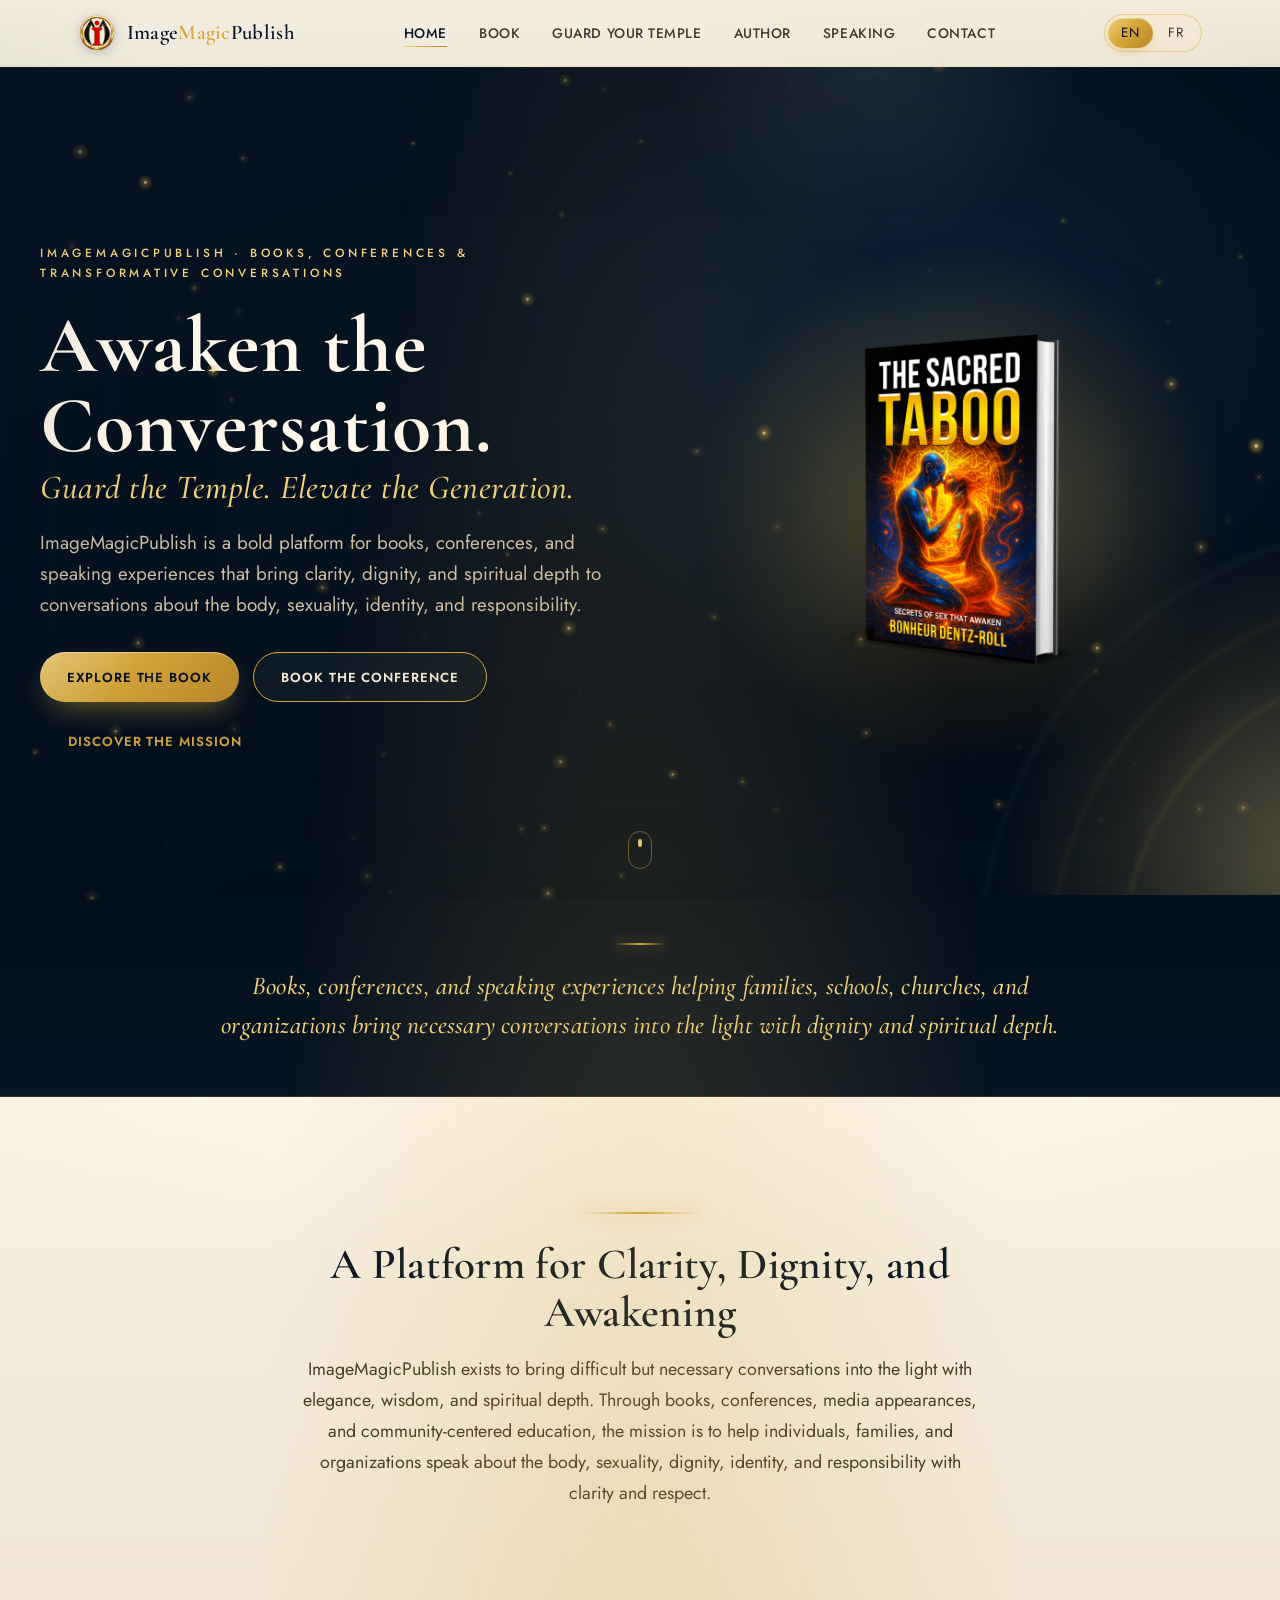
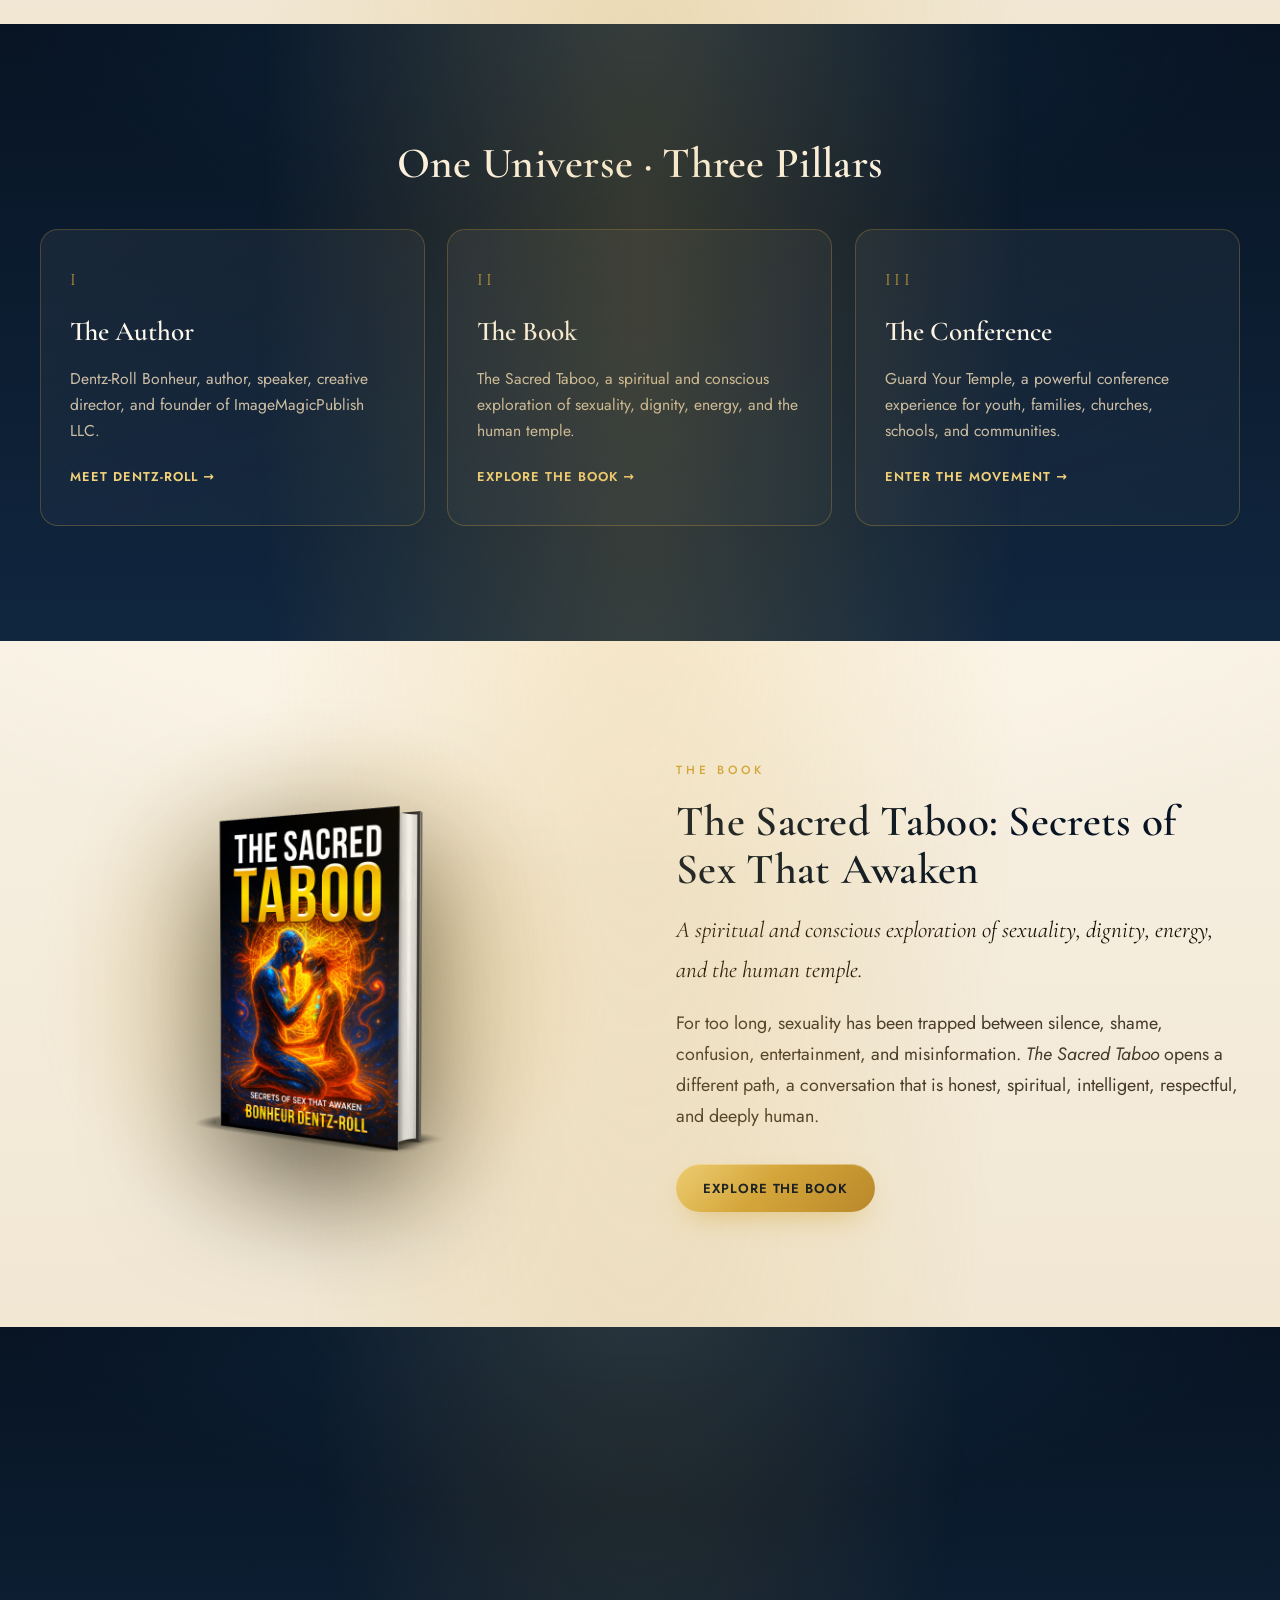
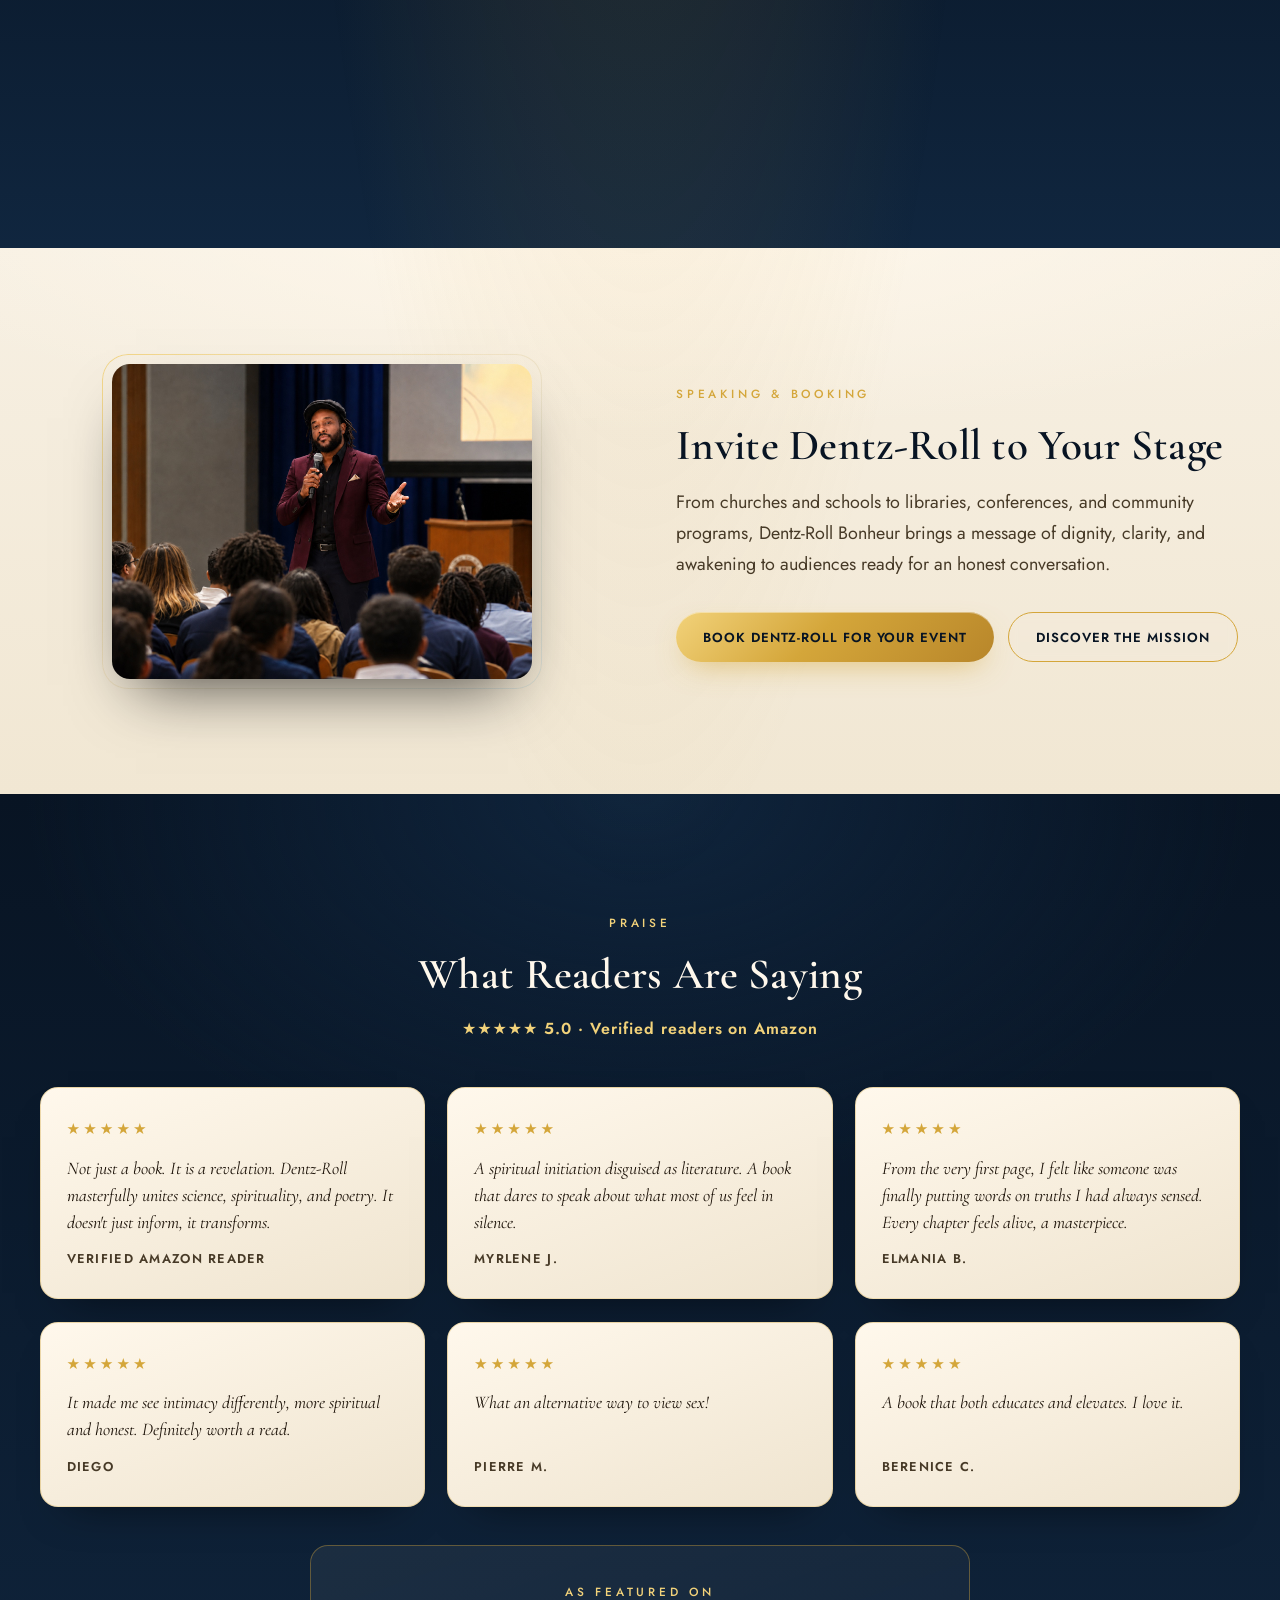
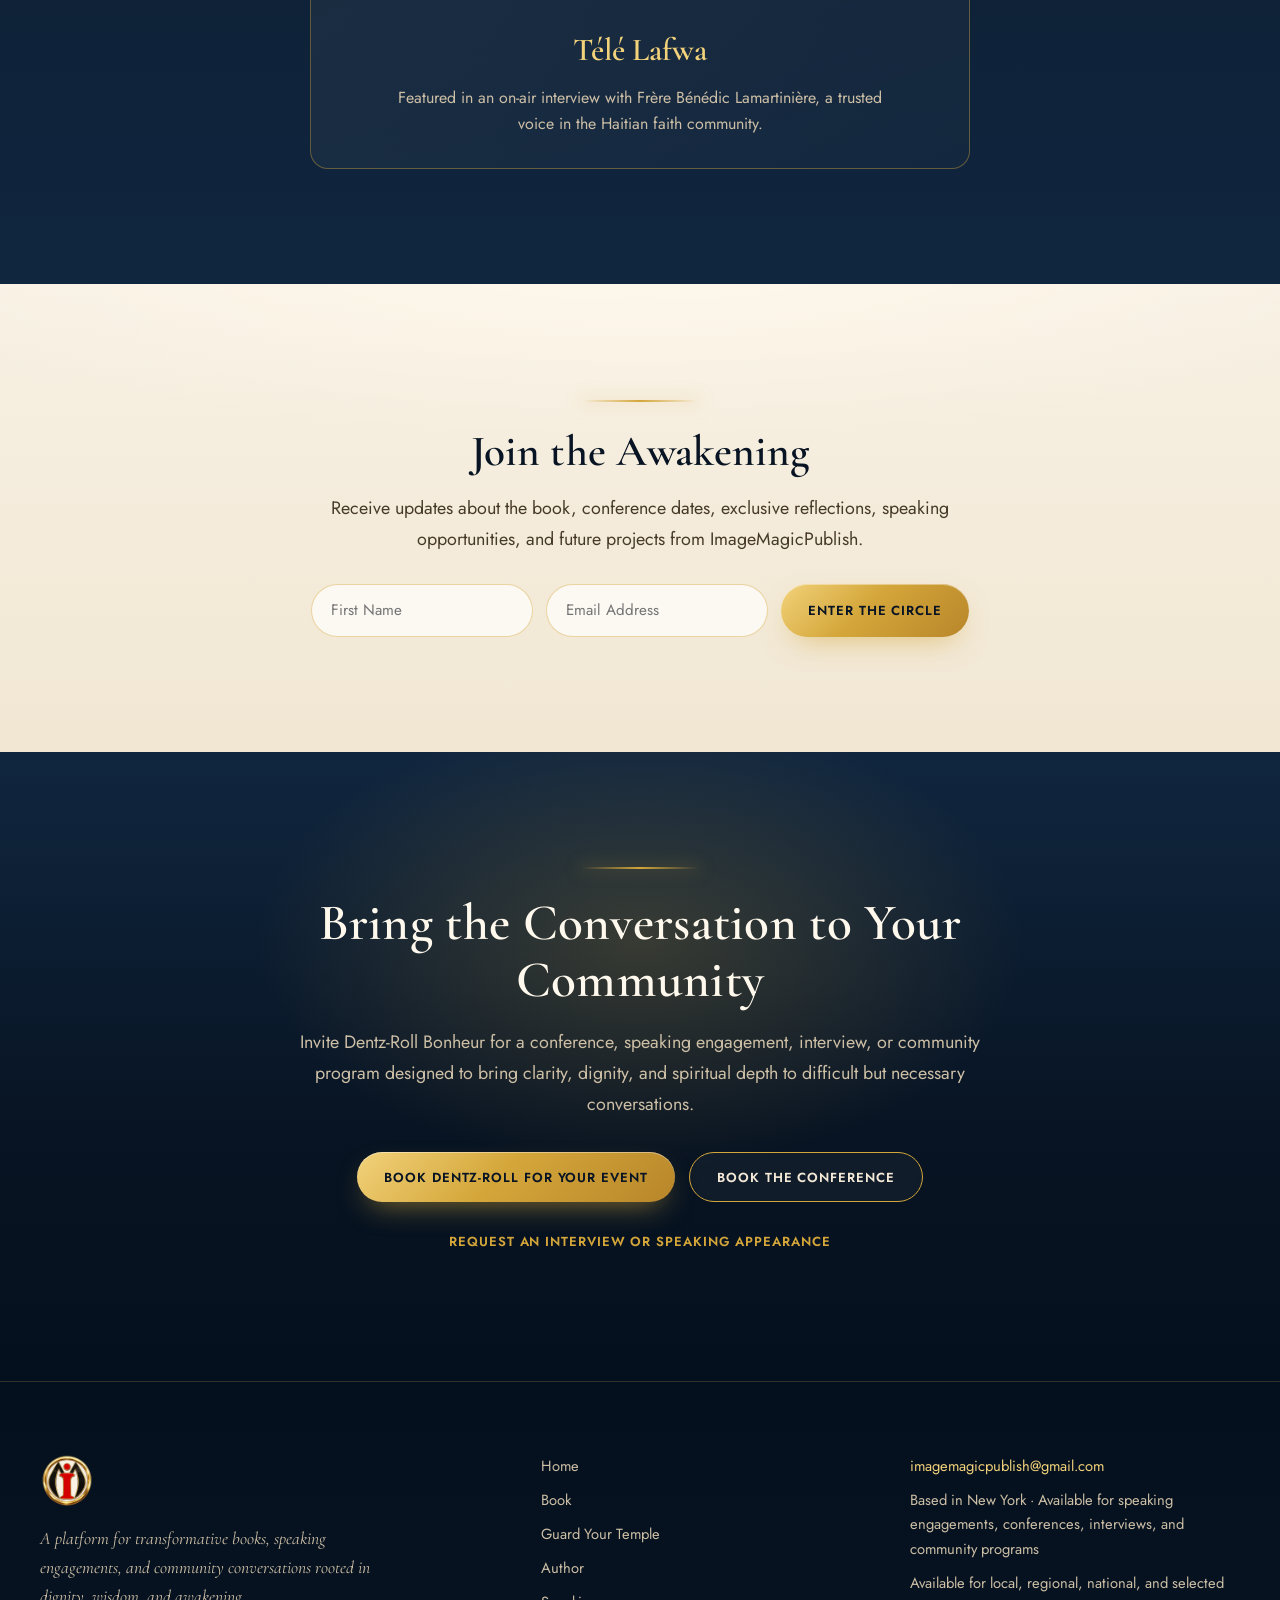
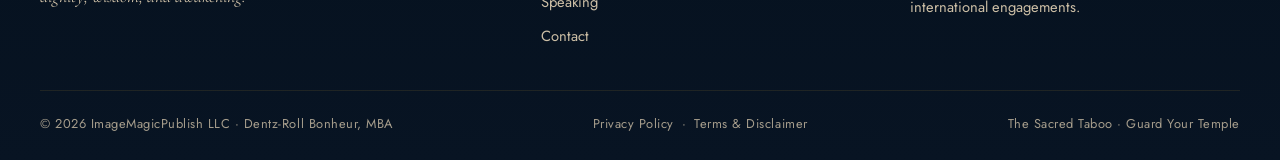
==== index.html @ 3f6253b7 "Wire up Calendly: activate the Book a Call button site-wide Set CONFIG.calendlyUrl to https://calend" ====
<!DOCTYPE html>
<html lang="en">
<head>
  <meta charset="UTF-8" />
  <meta name="viewport" content="width=device-width, initial-scale=1.0" />
  <title>The Sacred Taboo | Le Tabou Sacré | Dentz-Roll Bonheur | ImageMagicPublish</title>
  <meta name="description" content="Discover The Sacred Taboo / Le Tabou Sacré by Dentz-Roll Bonheur, MBA, a bilingual luxury spiritual book and conference experience about sexuality, dignity, the body, consciousness, and guarding your temple." />
  <meta name="keywords" content="The Sacred Taboo, Secrets of Sex That Awaken, Guard Your Temple, Garde Ton Temple, Le Tabou Sacré, Dentz-Roll Bonheur, ImageMagicPublish, spiritual sexuality book, youth conference on sexuality and dignity, church conference on sexuality, author and speaker in New York, conference for youth and families, community education on dignity and identity" />
  <meta name="author" content="Dentz-Roll Bonheur" />

  <!-- Open Graph -->
  <meta property="og:title" content="The Sacred Taboo | Le Tabou Sacré | Dentz-Roll Bonheur" />
  <meta property="og:description" content="A bilingual luxury spiritual book and conference experience about sexuality, dignity, the body, consciousness, and guarding your temple." />
  <meta property="og:type" content="website" />
  <meta property="og:image" content="assets/cover-en.png" />

  <link rel="canonical" href="https://imagemagicpublish.com/" />
  <meta property="og:locale" content="en_US" />
  <meta property="og:locale:alternate" content="fr_FR" />
  <meta property="og:site_name" content="ImageMagicPublish" />
  <meta name="twitter:card" content="summary_large_image" />
  <meta name="twitter:title" content="The Sacred Taboo | Dentz-Roll Bonheur | ImageMagicPublish" />
  <meta name="twitter:description" content="A bilingual platform for books, conferences, and speaking on the body, dignity, sexuality, and spiritual responsibility." />
  <meta name="twitter:image" content="assets/cover-en.png" />

  <!-- Structured data: Organization, Author, Book (factual only) -->
  <script type="application/ld+json">
  {
    "@context": "https://schema.org",
    "@graph": [
      {
        "@type": "Organization",
        "@id": "https://imagemagicpublish.com/#org",
        "name": "ImageMagicPublish LLC",
        "url": "https://imagemagicpublish.com/",
        "email": "imagemagicpublish@gmail.com",
        "logo": "https://imagemagicpublish.com/assets/logo.png?v=2",
        "areaServed": "Worldwide",
        "founder": { "@id": "https://imagemagicpublish.com/#dentz" },
        "address": { "@type": "PostalAddress", "addressLocality": "New York", "addressRegion": "NY", "addressCountry": "US" }
      },
      {
        "@type": "Person",
        "@id": "https://imagemagicpublish.com/#dentz",
        "name": "Dentz-Roll Bonheur",
        "honorificSuffix": "MBA",
        "jobTitle": ["Author", "Speaker", "Creative Director", "Founder"],
        "worksFor": { "@id": "https://imagemagicpublish.com/#org" },
        "knowsLanguage": ["en", "fr"],
        "homeLocation": { "@type": "Place", "name": "New York, NY, USA" }
      },
      {
        "@type": "Book",
        "@id": "https://imagemagicpublish.com/#book",
        "name": "The Sacred Taboo: Secrets of Sex That Awaken",
        "alternateName": "Le Tabou Sacré : Les Secrets du Sexe qui Éveille",
        "author": { "@id": "https://imagemagicpublish.com/#dentz" },
        "publisher": { "@id": "https://imagemagicpublish.com/#org" },
        "inLanguage": ["en", "fr"],
        "about": ["sexuality", "dignity", "spirituality", "the human body", "consciousness", "personal responsibility"],
        "image": "https://imagemagicpublish.com/assets/cover-en.png"
      },
      {
        "@type": "FAQPage",
        "@id": "https://imagemagicpublish.com/#faq",
        "mainEntity": [
          { "@type": "Question", "name": "Who is Guard Your Temple designed for?", "acceptedAnswer": { "@type": "Answer", "text": "Churches, youth ministries, schools, libraries, community centers, nonprofits, parent groups, and faith-based and educational programs serving young people and families." } },
          { "@type": "Question", "name": "Is the content appropriate for youth and faith settings?", "acceptedAnswer": { "@type": "Answer", "text": "Yes. The conversation is respectful, dignity-centered, and spiritually grounded, never vulgar, and adapted to the age group and setting." } },
          { "@type": "Question", "name": "What formats are available?", "acceptedAnswer": { "@type": "Answer", "text": "A 60-minute keynote, a 90-minute interactive talk, a half-day youth workshop, a parent-and-youth conversation, a church or community conference, a library or school session, or a pilot program with a partner organization." } },
          { "@type": "Question", "name": "Is it available in both English and French?", "acceptedAnswer": { "@type": "Answer", "text": "Yes. Dentz-Roll Bonheur presents in English and French." } },
          { "@type": "Question", "name": "How do we bring Guard Your Temple to our community?", "acceptedAnswer": { "@type": "Answer", "text": "Send a request through the contact and booking page or by email. Selected partners can launch the first phase as a pilot program with documentation and an impact report." } }
        ]
      }
    ]
  }
  </script>

  <link rel="icon" type="image/png" href="assets/logo.png?v=2" />
  <link rel="preconnect" href="https://fonts.googleapis.com" />
  <link rel="preconnect" href="https://fonts.gstatic.com" crossorigin />
  <link href="https://fonts.googleapis.com/css2?family=Cormorant+Garamond:ital,wght@0,400;0,500;0,600;0,700;1,400;1,500&family=Jost:wght@300;400;500;600&display=swap" rel="stylesheet" />
  <link rel="stylesheet" href="styles.css?v=30" />
</head>
<body data-lang="en">
  <a href="#main" class="skip-link" data-i18n="a11y.skip">Skip to content</a>

  <!-- ALIVE GOLD PARTICLE LAYER -->
  <canvas id="particles" aria-hidden="true"></canvas>
  <div class="aura-layer" aria-hidden="true"></div>
  <!-- cinematic vignette framing -->
  <div class="cinematic-frame" aria-hidden="true"></div>

  <!-- NAVBAR -->
  <header class="nav" id="nav">
    <div class="nav__inner">
      <a href="#" class="brand" data-route="home" aria-label="ImageMagicPublish home">
        <img src="assets/logo.png?v=2" alt="ImageMagicPublish" class="brand__logo" />
        <span class="brand__name">Image<span class="brand__accent">Magic</span>Publish</span>
      </a>

      <nav class="nav__links" id="navLinks" aria-label="Primary">
        <a data-route="home"       data-i18n="nav.home">Home</a>
        <a data-route="book"       data-i18n="nav.book">Book</a>
        <a data-route="temple"     data-i18n="nav.temple">Guard Your Temple</a>
        <a data-route="about"      data-i18n="nav.about">About</a>
        <a data-route="speaking"   data-i18n="nav.speaking">Speaking</a>
        <a data-route="contact"    data-i18n="nav.contact">Contact</a>
      </nav>

      <div class="nav__right">
        <div class="lang" role="group" aria-label="Language switcher">
          <button class="lang__btn is-active" data-lang-btn="en">EN</button>
          <span class="lang__sep">|</span>
          <button class="lang__btn" data-lang-btn="fr">FR</button>
        </div>
        <button class="nav__toggle" id="navToggle" aria-label="Menu" aria-expanded="false">
          <span></span><span></span><span></span>
        </button>
      </div>
    </div>
  </header>

  <main id="main" tabindex="-1">

    <!-- ============================ HOME ============================ -->
    <section class="page is-active" data-page="home">

      <!-- HERO -->
      <div class="hero">
        <div class="hero__beam" aria-hidden="true"></div>
        <div class="hero__grid">
          <div class="hero__copy reveal">
            <span class="eyebrow" data-i18n="hero.eyebrow">ImageMagicPublish</span>
            <h1 class="hero__title">
              <span class="line-1" data-i18n="hero.title1">Awaken the Conversation.</span>
              <span class="line-2" data-i18n="hero.title2">Guard the Temple. Elevate the Generation.</span>
            </h1>
            <p class="hero__sub" data-i18n="hero.sub"></p>
            <div class="btn-row">
              <button class="btn btn--gold" data-route="book"    data-i18n="cta.exploreBook">Explore the Book</button>
              <button class="btn btn--ghost" data-route="temple" data-i18n="cta.bookConf">Book the Conference</button>
              <button class="btn btn--text" data-route="about"  data-i18n="cta.discover">Discover the Mission</button>
            </div>
          </div>

          <div class="hero__art reveal">
            <div class="cover3d" data-tilt>
              <div class="cover3d__glow" aria-hidden="true"></div>
              <img class="cover3d__img js-cover" id="heroCover" src="assets/cover-en.png" alt="The Sacred Taboo, book cover" />
            </div>
          </div>
        </div>
        <div class="scroll-cue" aria-hidden="true"><span></span></div>
      </div>

      <!-- CLARITY STRIP -->
      <div class="clarity-strip">
        <div class="wrap reveal">
          <p data-i18n="home.clarity"></p>
        </div>
      </div>

      <!-- MISSION STATEMENT -->
      <div class="section section--cream">
        <div class="wrap narrow center reveal">
          <span class="divider-glow"></span>
          <h2 class="h2" data-i18n="home.mission.title"></h2>
          <p class="lead" data-i18n="home.mission.body"></p>
        </div>
      </div>

      <!-- THREE PILLARS -->
      <div class="section section--navy">
        <div class="wrap">
          <h2 class="h2 center light reveal" data-i18n="home.pillars.title">Three Pillars</h2>
          <div class="cards-3">
            <article class="lcard reveal" data-tilt data-route="about">
              <span class="lcard__num">I</span>
              <h3 data-i18n="home.pillars.author.t">The Author</h3>
              <p data-i18n="home.pillars.author.d"></p>
              <span class="lcard__cta" data-i18n="home.pillars.author.cta">Meet Dentz-Roll →</span>
            </article>
            <article class="lcard reveal" data-tilt data-route="book">
              <span class="lcard__num">II</span>
              <h3 data-i18n="home.pillars.book.t">The Book</h3>
              <p data-i18n="home.pillars.book.d"></p>
              <span class="lcard__cta" data-i18n="home.pillars.book.cta">Explore the Book →</span>
            </article>
            <article class="lcard reveal" data-tilt data-route="temple">
              <span class="lcard__num">III</span>
              <h3 data-i18n="home.pillars.conf.t">The Conference</h3>
              <p data-i18n="home.pillars.conf.d"></p>
              <span class="lcard__cta" data-i18n="home.pillars.conf.cta">Enter the Movement →</span>
            </article>
          </div>
        </div>
      </div>

      <!-- FEATURED BOOK -->
      <div class="section section--cream">
        <div class="wrap two-col-wide">
          <div class="reveal">
            <div class="cover3d cover3d--lg" data-tilt>
              <div class="cover3d__glow" aria-hidden="true"></div>
              <img class="cover3d__img js-cover" src="assets/cover-en.png" alt="The Sacred Taboo book cover" loading="lazy" decoding="async" />
            </div>
          </div>
          <div class="reveal">
            <span class="eyebrow" data-i18n="home.featured.eyebrow">The Book</span>
            <h2 class="h2" data-i18n="book.title"></h2>
            <p class="lead em" data-i18n="book.subtitle"></p>
            <p class="lead" data-i18n="home.featured.body"></p>
            <div class="btn-row">
              <button class="btn btn--gold" data-route="book" data-i18n="cta.exploreBook">Explore the Book</button>
            </div>
          </div>
        </div>
      </div>

      <!-- CONFERENCE PREVIEW -->
      <div class="section section--navy">
        <div class="final__halo" aria-hidden="true"></div>
        <div class="wrap center reveal">
          <span class="eyebrow gold" data-i18n="home.confprev.eyebrow">The Conference Project</span>
          <h2 class="h2 display-sm light" data-i18n="temple.title">Guard Your Temple</h2>
          <p class="lead light-2 narrow-c" data-i18n="temple.subtitle"></p>
          <div class="btn-row center-row">
            <button class="btn btn--gold"  data-route="temple" data-i18n="cta.bookConf">Book the Conference</button>
            <button class="btn btn--ghost" data-route="temple" data-i18n="cta.discover">Discover the Mission</button>
          </div>
        </div>
      </div>

      <!-- SPEAKING / BOOKING INVITATION -->
      <div class="section section--cream">
        <div class="wrap two-col-wide">
          <div class="reveal">
            <div class="portrait" data-tilt>
              <div class="portrait__ring" aria-hidden="true"></div>
              <img src="assets/conference.jpg" alt="Dentz-Roll Bonheur speaking to an audience at a conference" loading="lazy" decoding="async" />
            </div>
          </div>
          <div class="reveal">
            <span class="eyebrow" data-i18n="home.speak.eyebrow">Speaking &amp; Booking</span>
            <h2 class="h2" data-i18n="home.speak.title">Invite Dentz-Roll to Your Stage</h2>
            <p class="lead" data-i18n="home.speak.body"></p>
            <div class="btn-row">
              <button class="btn btn--gold"  data-route="contact"  data-i18n="cta.bookDentz">Book Dentz-Roll</button>
              <button class="btn btn--ghost" data-route="speaking" data-i18n="cta.discover">Discover the Mission</button>
            </div>
          </div>
        </div>
      </div>

      <!-- PRAISE / TESTIMONIALS -->
      <div class="section section--navy" data-include="praise"></div>

      <!-- EMAIL CAPTURE -->
      <div class="section section--cream" data-include="email"></div>

      <!-- FINAL CTA -->
      <div class="section section--final" data-include="finalcta"></div>
    </section>

    <!-- ============================ BOOK ============================ -->
    <section class="page" data-page="book">
      <div class="subhero">
        <div class="wrap subhero__grid">
          <div class="reveal">
            <div class="cover3d cover3d--lg" data-tilt>
              <div class="cover3d__glow" aria-hidden="true"></div>
              <img class="cover3d__img js-cover" id="bookCover" src="assets/cover-en.png" alt="The Sacred Taboo book cover" loading="lazy" decoding="async" />
            </div>
          </div>
          <div class="reveal">
            <span class="eyebrow" data-i18n="book.eyebrow">The Book</span>
            <h1 class="h1" data-i18n="book.title"></h1>
            <p class="book-author" data-i18n="book.author">by Dentz-Roll Bonheur, MBA</p>
            <p class="lead em" data-i18n="book.subtitle"></p>
            <div class="btn-row">
              <button class="btn btn--gold" data-buy data-i18n="cta.buyBook">Buy the Book</button>
              <button class="btn btn--ghost" data-lostchapter data-i18n="cta.lostChapter">Get the Free Lost Chapter</button>
              <button class="btn btn--text" data-route="contact" data-i18n="cta.inviteAuthor">Invite the Author</button>
            </div>
          </div>
        </div>
      </div>

      <!-- MAIN DESCRIPTION, poetic, spacious, readable -->
      <div class="section section--cream">
        <div class="book-desc reveal">
          <span class="divider-glow"></span>
          <p class="book-desc__p" data-i18n="book.desc.p1"></p>
          <p class="book-desc__ask" data-i18n="book.desc.ask1"></p>
          <p class="book-desc__ask" data-i18n="book.desc.ask2"></p>
          <p class="book-desc__maybe" data-i18n="book.desc.maybe1"></p>
          <p class="book-desc__maybe" data-i18n="book.desc.maybe2"></p>
          <p class="book-desc__p" data-i18n="book.desc.p2"></p>
          <p class="book-desc__line" data-i18n="book.desc.line"></p>
          <p class="book-desc__p" data-i18n="book.desc.p3"></p>
        </div>
      </div>

      <!-- HIGHLIGHTED QUOTE -->
      <div class="section--navy book-quote-band">
        <div class="final__halo" aria-hidden="true"></div>
        <blockquote class="book-quote reveal">
          <span class="book-quote__mark" aria-hidden="true">&ldquo;</span>
          <p data-i18n="book.quote"></p>
        </blockquote>
      </div>

      <!-- WHAT THIS BOOK EXPLORES -->
      <div class="section section--cream">
        <div class="wrap">
          <h2 class="h2 center reveal" data-i18n="book.explore.title">What This Book Explores</h2>
          <div class="explore-grid" data-list="book.explore.items"></div>
        </div>
      </div>

      <!-- CLOSING -->
      <div class="section section--navy">
        <div class="wrap narrow center reveal">
          <span class="divider-glow"></span>
          <p class="lead light-2" data-i18n="book.closing.p1"></p>
          <p class="lead em" data-i18n="book.closing.p2"></p>
          <div class="btn-row center-row">
            <button class="btn btn--gold" data-buy data-i18n="cta.buyBook">Buy the Book</button>
            <button class="btn btn--ghost" data-lostchapter data-i18n="cta.lostChapter">Get the Free Lost Chapter</button>
          </div>
        </div>
      </div>

      <div class="section section--cream" data-include="email"></div>
      <div class="section section--final" data-include="finalcta"></div>
    </section>

    <!-- ===================== GUARD YOUR TEMPLE ===================== -->
    <section class="page" data-page="temple">
      <div class="temple-hero">
        <div class="temple-hero__veil" aria-hidden="true"></div>
        <div class="wrap center reveal">
          <span class="eyebrow gold" data-i18n="temple.eyebrow">The Conference Project</span>
          <h1 class="display" data-i18n="temple.title">Guard Your Temple</h1>
          <p class="lead light-2 narrow-c" data-i18n="temple.subtitle"></p>
          <div class="btn-row center-row">
            <button class="btn btn--gold"  data-route="contact" data-i18n="cta.bookConf">Book the Conference</button>
            <button class="btn btn--ghost" data-route="contact" data-i18n="cta.partner">Partner With the Project</button>
            <button class="btn btn--text"  data-route="contact" data-i18n="cta.sponsorPilot">Sponsor the Pilot</button>
          </div>
        </div>
      </div>

      <div class="section section--cream">
        <div class="wrap two-col">
          <div class="reveal">
            <span class="divider-glow left"></span>
            <h2 class="h2" data-i18n="temple.intro.title"></h2>
            <p class="lead" data-i18n="temple.intro.p1"></p>
            <p class="lead" data-i18n="temple.intro.p2"></p>
          </div>
          <div class="reveal">
            <span class="divider-glow left"></span>
            <h2 class="h2" data-i18n="temple.why.title"></h2>
            <p class="lead" data-i18n="temple.why.p1"></p>
            <p class="lead em" data-i18n="temple.why.p2"></p>
          </div>
        </div>
      </div>

      <!-- THEMES -->
      <div class="section section--navy">
        <div class="wrap">
          <h2 class="h2 center light reveal" data-i18n="temple.themes.title">Conference Themes</h2>
          <div class="theme-grid" data-list="temple.themes.items"></div>
        </div>
      </div>

      <!-- WHO + FORMAT -->
      <div class="section section--cream">
        <div class="wrap two-col">
          <div class="reveal">
            <span class="divider-glow left"></span>
            <h2 class="h2" data-i18n="temple.who.title">Who This Conference Is For</h2>
            <ul class="pill-list dark" data-list="temple.who.items"></ul>
          </div>
          <div class="reveal">
            <span class="divider-glow left"></span>
            <h2 class="h2" data-i18n="temple.format.title">Conference Format</h2>
            <ul class="check-list" data-list="temple.format.items"></ul>
          </div>
        </div>
      </div>

      <!-- PILOT PROGRAM -->
      <div class="section section--navy">
        <div class="wrap two-col-wide reveal">
          <div>
            <span class="divider-glow left"></span>
            <h2 class="h2 light" data-i18n="temple.pilot.title">Pilot Program Opportunity</h2>
            <p class="lead light-2" data-i18n="temple.pilot.body"></p>
            <button class="btn btn--gold" data-route="contact" data-i18n="cta.pilotPartner">Become a Pilot Partner</button>
          </div>
          <ul class="check-list light" data-list="temple.pilot.items"></ul>
        </div>
      </div>

      <!-- SPONSORSHIP -->
      <div class="section section--cream">
        <div class="wrap narrow center reveal">
          <span class="divider-glow"></span>
          <h2 class="h2" data-i18n="temple.sponsor.title"></h2>
          <p class="lead" data-i18n="temple.sponsor.body"></p>
          <div class="btn-row center-row">
            <button class="btn btn--gold"  data-route="contact" data-i18n="cta.becomePartner">Become a Partner</button>
            <button class="btn btn--ghost" data-route="contact" data-i18n="cta.sponsorConf">Sponsor a Conference</button>
            <button class="btn btn--text"  data-route="contact" data-i18n="cta.requestProposal">Request the Project Proposal</button>
          </div>
        </div>
      </div>

      <!-- IMPACT -->
      <div class="section section--navy">
        <div class="wrap center">
          <h2 class="h2 light reveal" data-i18n="temple.impact.title">Expected Community Impact</h2>
          <ul class="impact-list reveal" data-list="temple.impact.items"></ul>
        </div>
      </div>

      <!-- FAQ -->
      <div class="section section--cream">
        <div class="wrap narrow">
          <h2 class="h2 center reveal" data-i18n="temple.faq.title">Frequently Asked Questions</h2>
          <div class="faq-list" data-list="temple.faq.items"></div>
        </div>
      </div>

      <div class="section section--final" data-include="finalcta"></div>
    </section>

    <!-- ============================ ABOUT ============================ -->
    <section class="page" data-page="about">
      <div class="subhero">
        <div class="wrap subhero__grid subhero__grid--rev">
          <div class="reveal">
            <span class="eyebrow" data-i18n="about.eyebrow">The Founder</span>
            <h1 class="h1" data-i18n="about.title">About Dentz-Roll Bonheur</h1>
            <p class="lead" data-i18n="about.p1"></p>
            <p class="lead" data-i18n="about.p2"></p>
            <p class="lead" data-i18n="about.p3"></p>
            <p class="lead" data-i18n="about.p4"></p>
            <p class="lead" data-i18n="about.p5"></p>
            <button class="btn btn--gold" data-route="contact" data-i18n="cta.bookDentz">Book Dentz-Roll for Your Event</button>
          </div>
          <div class="reveal">
            <div class="portrait" data-tilt>
              <div class="portrait__ring" aria-hidden="true"></div>
              <img src="assets/author-portrait.jpg" alt="Dentz-Roll Bonheur, author and speaker" loading="lazy" decoding="async" />
            </div>
          </div>
        </div>
      </div>

      <div class="section section--cream">
        <div class="wrap">
          <h2 class="h2 center reveal" data-i18n="about.roles.title">The Many Facets of One Vision</h2>
          <div class="role-grid" data-list="about.roles.items"></div>
        </div>
      </div>

      <div class="section section--navy">
        <div class="wrap two-col-wide reveal">
          <div class="portrait portrait--bw" data-tilt>
            <div class="portrait__ring" aria-hidden="true"></div>
            <img src="assets/author-bw.jpg" alt="Dentz-Roll Bonheur portrait" loading="lazy" decoding="async" />
          </div>
          <div>
            <span class="divider-glow left"></span>
            <h2 class="h2 light" data-i18n="about.voice.title">A Voice for the Community</h2>
            <p class="lead light-2" data-i18n="about.voice.body"></p>
            <button class="btn btn--ghost" data-route="speaking" data-i18n="cta.discover">Discover the Mission</button>
          </div>
        </div>
      </div>

      <div class="section section--cream" data-include="email"></div>
      <div class="section section--final" data-include="finalcta"></div>
    </section>

    <!-- ========================== SPEAKING ========================== -->
    <section class="page" data-page="speaking">
      <div class="subhero">
        <div class="wrap center reveal">
          <span class="eyebrow" data-i18n="speaking.eyebrow">Speaking · Interviews · Media</span>
          <h1 class="h1" data-i18n="speaking.title">Speaking, Interviews &amp; Media</h1>
          <p class="lead narrow-c" data-i18n="speaking.intro"></p>
        </div>
      </div>

      <!-- TÉLÉ LAFWA VIDEO -->
      <div class="section section--cream">
        <div class="wrap narrow center reveal">
          <span class="eyebrow gold" data-i18n="speaking.video.eyebrow">As Featured On · Télé Lafwa</span>
          <h2 class="h2" data-i18n="speaking.video.title">See the Conversation in Motion</h2>
          <p class="lead narrow-c" data-i18n="speaking.video.desc"></p>
          <div class="video-embed">
            <iframe src="https://www.youtube-nocookie.com/embed/Beb1fBU2NJY" title="Dentz-Roll Bonheur interview on Télé Lafwa" loading="lazy" referrerpolicy="strict-origin-when-cross-origin" allow="accelerometer; autoplay; clipboard-write; encrypted-media; gyroscope; picture-in-picture; web-share" allowfullscreen></iframe>
          </div>
          <blockquote class="pull-quote reveal">
            <p data-i18n="speaking.quote.text"></p>
            <cite data-i18n="speaking.quote.by"></cite>
          </blockquote>
        </div>
      </div>

      <!-- ON-STAGE PROOF -->
      <div class="section section--navy">
        <div class="wrap two-col-wide">
          <div class="reveal">
            <div class="portrait" data-tilt>
              <div class="portrait__ring" aria-hidden="true"></div>
              <img src="assets/conference.jpg" alt="Dentz-Roll Bonheur speaking to a youth audience at a conference" loading="lazy" decoding="async" />
            </div>
          </div>
          <div class="reveal">
            <span class="eyebrow gold" data-i18n="speaking.proof.eyebrow">On Stage</span>
            <h2 class="h2 light" data-i18n="speaking.proof.title">A Message That Moves the Room</h2>
            <p class="lead light-2" data-i18n="speaking.proof.body"></p>
            <blockquote class="stage-quote">
              <p data-i18n="speaking.testi.text"></p>
              <cite data-i18n="speaking.testi.by"></cite>
            </blockquote>
          </div>
        </div>
      </div>

      <!-- SIGNATURE TALKS -->
      <div class="section section--cream">
        <div class="wrap">
          <div class="center reveal">
            <span class="divider-glow"></span>
            <h2 class="h2" data-i18n="speaking.talks.title">Signature Talks</h2>
            <p class="lead narrow-c" data-i18n="speaking.talks.intro"></p>
          </div>
          <div class="role-grid" data-list="speaking.talks.items"></div>
        </div>
      </div>

      <!-- FORMATS + AUDIENCES -->
      <div class="section section--navy">
        <div class="wrap two-col">
          <div class="reveal">
            <span class="divider-glow left"></span>
            <h2 class="h2 light" data-i18n="speaking.formats.title">Formats</h2>
            <ul class="check-list light" data-list="speaking.formats.items"></ul>
          </div>
          <div class="reveal">
            <span class="divider-glow left"></span>
            <h2 class="h2 light" data-i18n="speaking.audiences.title">Who He Speaks To</h2>
            <ul class="check-list light" data-list="speaking.audiences.items"></ul>
          </div>
        </div>
      </div>

      <!-- TAKEAWAYS -->
      <div class="section section--cream">
        <div class="wrap">
          <div class="center reveal">
            <span class="divider-glow"></span>
            <h2 class="h2" data-i18n="speaking.takeaways.title">What Your Audience Walks Away With</h2>
          </div>
          <div class="explore-grid" data-list="speaking.takeaways.items"></div>
        </div>
      </div>

      <!-- CTA -->
      <div class="section section--navy">
        <div class="wrap narrow center reveal">
          <span class="divider-glow"></span>
          <h2 class="h2 light" data-i18n="speaking.cta.title">Bring This Conversation to Your Stage</h2>
          <p class="lead light-2" data-i18n="speaking.cta.body"></p>
          <div class="btn-row is-center">
            <button class="btn btn--gold" data-route="contact" data-i18n="cta.requestInterview">Request an Interview or Speaking Appearance</button>
            <button class="btn btn--ghost" data-calendly hidden data-i18n="cta.bookCall">Book a Call</button>
          </div>
        </div>
      </div>

      <!-- PRAISE / TESTIMONIALS -->
      <div class="section section--navy" data-include="praise"></div>

      <div class="section section--final" data-include="finalcta"></div>
    </section>

    <!-- =========================== CONTACT =========================== -->
    <section class="page" data-page="contact">
      <div class="subhero">
        <div class="wrap center reveal">
          <span class="eyebrow" data-i18n="contact.eyebrow">Contact · Booking</span>
          <h1 class="h1" data-i18n="contact.title">Contact ImageMagicPublish</h1>
          <p class="lead narrow-c" data-i18n="contact.intro"></p>
        </div>
      </div>

      <div class="section section--cream">
        <div class="wrap form-wrap reveal">
          <form class="lform" id="contactForm">
            <input type="text" name="company" class="hp" tabindex="-1" autocomplete="off" aria-hidden="true" />
            <div class="lform__row">
              <label class="field">
                <span data-i18n="form.name">Name</span>
                <input type="text" name="name" autocomplete="name" required />
              </label>
              <label class="field">
                <span data-i18n="form.email">Email</span>
                <input type="email" name="email" autocomplete="email" required />
              </label>
            </div>
            <div class="lform__row">
              <label class="field">
                <span data-i18n="form.phone">Phone</span>
                <input type="tel" name="phone" autocomplete="tel" />
              </label>
              <label class="field">
                <span data-i18n="form.org">Organization</span>
                <input type="text" name="organization" autocomplete="organization" />
              </label>
            </div>
            <label class="field">
              <span data-i18n="form.reason">Reason for contact</span>
              <select name="reason" data-list-options="form.reasons"></select>
            </label>
            <label class="field">
              <span data-i18n="form.message">Message</span>
              <textarea name="message" rows="5" required></textarea>
            </label>
            <div id="turnstileMount"></div>
            <button type="submit" class="btn btn--gold btn--block" data-i18n="form.send">Send Message</button>
            <p class="form-note" id="formNote" role="status" aria-live="polite" hidden></p>
            <p class="form-direct">
              <span data-i18n="contact.directLabel">Or write directly:</span>
              <a href="mailto:imagemagicpublish@gmail.com">imagemagicpublish@gmail.com</a>
            </p>
          </form>
          <div class="contact-call">
            <span class="contact-call__or" data-i18n="contact.orBook">Prefer to talk? Book a quick call:</span>
            <button class="btn btn--ghost" data-calendly hidden data-i18n="cta.bookCall">Book a Call</button>
          </div>
        </div>
      </div>

      <div class="section section--final" data-include="finalcta"></div>
    </section>

    <!-- ============================ PRIVACY ============================ -->
    <section class="page" data-page="privacy">
      <div class="section section--cream">
        <div class="wrap narrow legal reveal">
          <span class="eyebrow" data-i18n="legal.eyebrow">Legal</span>
          <h1 class="h1" data-i18n="legal.privacy.title">Privacy Policy</h1>
          <p class="legal__updated" data-i18n="legal.updated">Last updated: July 1, 2026</p>
          <div class="legal__body" data-i18n="legal.privacy.body"></div>
        </div>
      </div>
    </section>

    <!-- ============================ TERMS ============================ -->
    <section class="page" data-page="terms">
      <div class="section section--cream">
        <div class="wrap narrow legal reveal">
          <span class="eyebrow" data-i18n="legal.eyebrow">Legal</span>
          <h1 class="h1" data-i18n="legal.terms.title">Terms &amp; Disclaimer</h1>
          <p class="legal__updated" data-i18n="legal.updated">Last updated: July 1, 2026</p>
          <div class="legal__body" data-i18n="legal.terms.body"></div>
        </div>
      </div>
    </section>

  </main>

  <!-- FOOTER -->
  <footer class="footer">
    <div class="wrap footer__grid">
      <div class="footer__brand">
        <img src="assets/logo.png?v=2" alt="ImageMagicPublish" loading="lazy" decoding="async" width="54" height="54" />
        <p data-i18n="footer.tagline"></p>
      </div>
      <nav class="footer__nav" aria-label="Footer">
        <a data-route="home"     data-i18n="nav.home">Home</a>
        <a data-route="book"     data-i18n="nav.book">Book</a>
        <a data-route="temple"   data-i18n="nav.temple">Guard Your Temple</a>
        <a data-route="about"    data-i18n="nav.about">About</a>
        <a data-route="speaking" data-i18n="nav.speaking">Speaking</a>
        <a data-route="contact"  data-i18n="nav.contact">Contact</a>
      </nav>
      <div class="footer__contact">
        <a href="mailto:imagemagicpublish@gmail.com">imagemagicpublish@gmail.com</a>
        <span data-i18n="footer.location">Based in New York</span>
        <span class="footer__travel" data-i18n="footer.travel">Available for local, regional, national, and selected international engagements.</span>
      </div>
    </div>
    <div class="footer__bar">
      <span>© <span id="year"></span> ImageMagicPublish LLC · Dentz-Roll Bonheur, MBA</span>
      <span class="footer__legal">
        <a data-route="privacy" data-i18n="footer.privacy">Privacy Policy</a>
        <span aria-hidden="true">·</span>
        <a data-route="terms" data-i18n="footer.terms">Terms &amp; Disclaimer</a>
      </span>
      <span data-i18n="footer.rights">The Sacred Taboo · Guard Your Temple</span>
    </div>
  </footer>

  <!-- LOST CHAPTER MODAL -->
  <div class="modal" id="lostChapterModal" role="dialog" aria-modal="true" aria-labelledby="lcTitle" hidden aria-hidden="true">
    <div class="modal__overlay" data-modal-close></div>
    <div class="modal__panel">
      <button class="modal__close" data-modal-close aria-label="Close">&times;</button>
      <div class="modal__cover"><img class="js-cover" src="assets/cover-en.png" alt="The Sacred Taboo" loading="lazy" /></div>
      <span class="eyebrow" data-i18n="lc.eyebrow">Free Gift</span>
      <h2 class="h2" id="lcTitle" data-i18n="lc.title">The Lost Chapter</h2>
      <p class="lead" data-i18n="lc.body"></p>
      <form class="email-form" id="lostChapterForm">
        <input type="text" name="company" class="hp" tabindex="-1" autocomplete="off" aria-hidden="true" />
        <input type="text"  name="name"  placeholder="" data-ph="email.first" autocomplete="given-name" aria-label="First name" />
        <input type="email" name="email" placeholder="" data-ph="email.addr"  autocomplete="email" aria-label="Email address" required />
        <button type="submit" class="btn btn--gold" data-i18n="lc.btn">Send Me the Chapter</button>
      </form>
      <p class="form-note" id="lcNote" role="status" aria-live="polite" hidden></p>
      <a class="btn btn--gold modal__download" id="lcDownload" href="#" target="_blank" rel="noopener" download data-i18n="lc.download" hidden>Download Your Chapter</a>
      <p class="modal__fine" data-i18n="lc.fine">No spam. Unsubscribe anytime.</p>
    </div>
  </div>

  <!-- TEMPLATE: PRAISE / TESTIMONIALS -->
  <template id="tpl-praise">
    <div class="wrap center reveal">
      <span class="eyebrow gold" data-i18n="praise.eyebrow">Praise</span>
      <h2 class="h2 light" data-i18n="praise.title">What Readers Are Saying</h2>
      <p class="praise-badge" data-i18n="praise.badge"></p>
      <div class="praise-grid" data-list="praise.items"></div>
      <div class="praise-media reveal">
        <span class="eyebrow gold" data-i18n="praise.media.eyebrow">As Featured On</span>
        <h3 class="praise-media__title" data-i18n="praise.media.title">Télé Lafwa</h3>
        <p class="praise-media__desc praise-media__desc--last" data-i18n="praise.media.desc"></p>
      </div>
    </div>
  </template>

  <!-- TEMPLATE: EMAIL CAPTURE -->
  <template id="tpl-email">
    <div class="wrap narrow center reveal email-cap">
      <span class="divider-glow"></span>
      <h2 class="h2" data-i18n="email.title">Join the Awakening</h2>
      <p class="lead" data-i18n="email.body"></p>
      <form class="email-form" data-email-form>
        <input type="text" name="company" class="hp" tabindex="-1" autocomplete="off" aria-hidden="true" />
        <input type="text"  name="name"  placeholder="" data-ph="email.first" autocomplete="given-name" aria-label="First name" />
        <input type="email" name="email" placeholder="" data-ph="email.addr"  autocomplete="email" aria-label="Email address" required />
        <button type="submit" class="btn btn--gold" data-i18n="email.btn">Enter the Circle</button>
      </form>
      <p class="form-note" data-email-note role="status" aria-live="polite" hidden></p>
    </div>
  </template>

  <!-- TEMPLATE: FINAL CTA -->
  <template id="tpl-finalcta">
    <div class="final__halo" aria-hidden="true"></div>
    <div class="wrap narrow center reveal">
      <span class="divider-glow"></span>
      <h2 class="h2 display-sm" data-i18n="final.title"></h2>
      <p class="lead light-2" data-i18n="final.body"></p>
      <div class="btn-row center-row">
        <button class="btn btn--gold"  data-route="contact" data-i18n="cta.bookDentz">Book Dentz-Roll</button>
        <button class="btn btn--ghost" data-route="temple"  data-i18n="cta.bookConf">Book the Conference</button>
        <button class="btn btn--text"  data-route="speaking" data-i18n="cta.requestInterview">Request a Speaking Appearance</button>
      </div>
    </div>
  </template>

  <script src="i18n.js?v=30"></script>
  <script src="app.js?v=30"></script>
</body>
</html>
---- styles.css ----
/* =========================================================================
   ImageMagicPublish — Luxury spiritual temple design system
   Cream + Deep Navy + Celestial Gold + Sacred White Glow
   ========================================================================= */

:root{
  /* palette */
  --ivory:#F7F0E3;
  --champagne:#E7D6B4;
  --gold:#D4A63A;
  --gold-hi:#F2D27A;
  --navy:#081423;
  --midnight:#10263F;
  --white-glow:#FFF8EC;
  --blue-accent:#9FC7D8;

  --ink:#1c1208;          /* warm near-black text on cream */
  --ink-soft:#473a27;
  --cream-on-navy:#F3E9D6;
  --cream-soft:#cdbfa6;

  /* type */
  --serif:"Cormorant Garamond", Georgia, serif;
  --sans:"Jost", system-ui, -apple-system, Segoe UI, Roboto, sans-serif;

  /* layout */
  --wrap:1200px;
  --radius:18px;
  --ease:cubic-bezier(.2,.7,.2,1);
  --shadow-soft:0 24px 60px -28px rgba(8,20,35,.55);
  --gold-grad:linear-gradient(135deg,#F2D27A 0%,#D4A63A 45%,#b8862a 100%);
  --gold-line:linear-gradient(90deg,transparent,var(--gold),transparent);
}

*{box-sizing:border-box;margin:0;padding:0}
html{scroll-behavior:smooth}
body{
  font-family:var(--sans);
  background:var(--ivory);
  color:var(--ink);
  line-height:1.65;
  overflow-x:hidden;
  -webkit-font-smoothing:antialiased;
}
img{max-width:100%;display:block}
button{font-family:inherit;cursor:pointer;border:none;background:none;color:inherit}
[hidden]{display:none!important}   /* ensure the hidden attr wins over .btn display */
a{color:inherit;text-decoration:none}

/* ---------------------------------------------------------- accessibility */
.sr-only{position:absolute;width:1px;height:1px;padding:0;margin:-1px;overflow:hidden;clip:rect(0 0 0 0);white-space:nowrap;border:0}
.skip-link{
  position:fixed;top:-120px;left:12px;z-index:200;
  background:var(--gold-grad);color:var(--navy);
  padding:.7rem 1.2rem;border-radius:0 0 12px 12px;font-weight:600;font-size:.85rem;
  box-shadow:0 8px 20px -8px rgba(8,20,35,.6);transition:top .25s var(--ease);
}
.skip-link:focus{top:0;outline:none}
/* visible keyboard focus everywhere (mouse clicks stay clean via :focus-visible) */
:focus-visible{outline:2px solid var(--gold);outline-offset:3px;border-radius:4px}
main:focus{outline:none}
h1:focus,h2:focus{outline:none}

/* ---------------------------------------------------- particle + aura layers */
/* Particles float ABOVE section backgrounds (which are opaque) but below the
   navbar (z-index 60). pointer-events:none keeps the whole site clickable. */
#particles{
  position:fixed;inset:0;width:100vw;height:100vh;
  z-index:50;pointer-events:none;
}
.aura-layer{
  position:fixed;inset:0;z-index:0;pointer-events:none;
  background:
    radial-gradient(60% 40% at 80% -5%, rgba(212,166,58,.10), transparent 60%),
    radial-gradient(50% 40% at 0% 100%, rgba(159,199,216,.06), transparent 60%);
}
/* cinematic vignette — very subtle darkened corners for depth & focus */
.cinematic-frame{
  position:fixed;inset:0;z-index:3;pointer-events:none;
  box-shadow:inset 0 0 220px 10px rgba(8,20,35,.16);
}
.nav,.footer,main{position:relative;z-index:2}

/* =============================================================== NAVBAR */
.nav{
  position:sticky;top:0;z-index:60;
  backdrop-filter:blur(10px);
  background:linear-gradient(to bottom, rgba(247,240,227,.86), rgba(247,240,227,.5));
  border-bottom:1px solid rgba(212,166,58,.18);
  transition:padding .4s var(--ease), background .4s var(--ease);
}
.nav.is-scrolled{background:rgba(247,240,227,.94);box-shadow:0 10px 30px -22px rgba(8,20,35,.5)}
.nav__inner{
  max-width:var(--wrap);margin:0 auto;padding:.85rem clamp(1rem,4vw,2.4rem);
  display:flex;align-items:center;justify-content:space-between;gap:1rem;
}
.brand{display:flex;align-items:center;gap:.65rem}
.brand__logo{width:38px;height:38px;object-fit:contain;filter:drop-shadow(0 2px 6px rgba(8,20,35,.25))}
.brand__name{font-family:var(--serif);font-weight:600;font-size:1.3rem;letter-spacing:.3px;color:var(--navy)}
.brand__accent{color:var(--gold)}

.nav__links{display:flex;gap:.3rem}
.nav__links a{
  position:relative;padding:.5rem .85rem;border-radius:10px;
  font-size:.86rem;letter-spacing:.04em;text-transform:uppercase;font-weight:500;
  color:var(--ink-soft);transition:color .3s var(--ease);
}
.nav__links a::after{
  content:"";position:absolute;left:.85rem;right:.85rem;bottom:.32rem;height:1px;
  background:var(--gold-grad);transform:scaleX(0);transform-origin:center;
  transition:transform .35s var(--ease);
}
.nav__links a:hover,.nav__links a.is-current{color:var(--navy)}
.nav__links a:hover::after,.nav__links a.is-current::after{transform:scaleX(1)}

.nav__right{display:flex;align-items:center;gap:1rem}
.lang{
  display:flex;align-items:center;gap:2px;font-weight:600;font-size:.8rem;
  padding:3px;border-radius:50px;border:1px solid rgba(212,166,58,.45);
  background:rgba(212,166,58,.06);backdrop-filter:blur(4px);
}
.lang__btn{
  position:relative;padding:.34rem .8rem;border-radius:50px;letter-spacing:.1em;
  color:var(--ink-soft);transition:color .35s var(--ease),background .35s var(--ease),box-shadow .35s var(--ease);
}
.lang__btn:hover{color:var(--navy)}
.lang__btn.is-active{
  color:var(--navy);background:var(--gold-grad);
  box-shadow:0 4px 12px -4px rgba(212,166,58,.7), inset 0 1px 0 rgba(255,255,255,.4);
}
.lang__sep{display:none}

.nav__toggle{display:none;flex-direction:column;gap:5px;padding:6px}
.nav__toggle span{width:24px;height:2px;background:var(--navy);border-radius:2px;transition:.3s var(--ease)}

/* ================================================================ BUTTONS */
.btn{
  position:relative;overflow:hidden;
  display:inline-flex;align-items:center;justify-content:center;gap:.5rem;
  padding:.92rem 1.7rem;border-radius:50px;
  font-family:var(--sans);font-weight:600;font-size:.82rem;
  letter-spacing:.07em;text-transform:uppercase;
  transition:transform .35s var(--ease),box-shadow .35s var(--ease),color .3s;
  will-change:transform;
}
.btn--gold{background:var(--gold-grad);color:var(--navy);box-shadow:0 12px 30px -12px rgba(212,166,58,.7), inset 0 1px 0 rgba(255,255,255,.4)}
.btn--gold:hover{transform:translateY(-3px);box-shadow:0 20px 44px -14px rgba(212,166,58,.85)}
.btn--gold::before{
  content:"";position:absolute;top:0;left:-120%;width:60%;height:100%;
  background:linear-gradient(100deg,transparent,rgba(255,255,255,.65),transparent);
  transform:skewX(-18deg);transition:left .7s var(--ease);
}
.btn--gold:hover::before{left:140%}

.btn--ghost{
  background:rgba(255,255,255,.04);border:1px solid var(--gold);color:var(--navy);
  backdrop-filter:blur(4px);
}
.btn--ghost:hover{transform:translateY(-3px);box-shadow:0 0 0 1px var(--gold),0 16px 34px -18px rgba(212,166,58,.7);background:rgba(212,166,58,.1)}

.btn--text{
  background:transparent;color:var(--gold);border:1px solid transparent;
  text-decoration:none;
}
.btn--text:hover{color:var(--navy);letter-spacing:.1em}

.btn--block{width:100%}

/* on dark sections ghost/text use cream (subhero included — fixes invisible text) */
.section--navy .btn--ghost,.section--final .btn--ghost,
.temple-hero .btn--ghost,.hero .btn--ghost,.subhero .btn--ghost,.book-quote-band .btn--ghost{color:var(--cream-on-navy)}
.section--navy .btn--ghost:hover,.section--final .btn--ghost:hover,
.temple-hero .btn--ghost:hover,.hero .btn--ghost:hover,.subhero .btn--ghost:hover{color:var(--gold-hi)}
.subhero .btn--text,.section--navy .btn--text{color:var(--gold-hi)}
.subhero .btn--text:hover,.section--navy .btn--text:hover{color:var(--white-glow)}

.btn-row{display:flex;flex-wrap:wrap;gap:.85rem;margin-top:2rem}
.btn-row.is-center{justify-content:center}
.video-embed{position:relative;width:100%;max-width:780px;margin:2.2rem auto 0;aspect-ratio:16/9;border-radius:16px;overflow:hidden;box-shadow:0 24px 60px -30px rgba(8,20,35,.55);border:1px solid rgba(212,166,58,.28)}
.video-embed iframe{position:absolute;inset:0;width:100%;height:100%;border:0}
.pull-quote{max-width:700px;margin:2.6rem auto 0;text-align:center}
.pull-quote::before{content:"\201C";display:block;font-family:var(--serif);font-size:3.4rem;line-height:.5;color:var(--gold);margin-bottom:.5rem}
.pull-quote p{font-family:var(--serif);font-style:italic;font-size:clamp(1.35rem,2.4vw,1.72rem);line-height:1.4;color:var(--navy)}
.pull-quote cite{display:block;margin-top:1.1rem;font-family:var(--sans);font-style:normal;font-size:.78rem;letter-spacing:2px;text-transform:uppercase;color:var(--gold)}
.section--navy .pull-quote p{color:var(--white-glow)}
.stage-quote{margin-top:1.6rem;padding-left:1.1rem;border-left:2px solid var(--gold)}
.stage-quote p{font-family:var(--serif);font-style:italic;font-size:1.22rem;line-height:1.42;color:var(--cream-on-navy)}
.stage-quote cite{display:block;margin-top:.7rem;font-family:var(--sans);font-style:normal;font-size:.72rem;letter-spacing:1.6px;text-transform:uppercase;color:var(--gold-hi)}
.center-row{justify-content:center}

/* ================================================================ LAYOUT */
.page{display:none}
.page.is-active{display:block;animation:pageIn .6s var(--ease)}
@keyframes pageIn{from{opacity:0;transform:translateY(8px)}to{opacity:1;transform:none}}

.section{padding:clamp(4.4rem,9vw,8rem) clamp(1rem,4vw,2rem)}
.wrap{max-width:var(--wrap);margin:0 auto;width:100%}
.narrow{max-width:820px;margin:0 auto}
.narrow-c{max-width:760px;margin-left:auto;margin-right:auto}
.center{text-align:center}
.center-row{justify-content:center}

.section--cream{background:
  radial-gradient(120% 80% at 50% -10%, var(--white-glow), transparent 55%),
  linear-gradient(180deg,var(--ivory),#f1e7d3);
}
.section--navy{
  background:
    radial-gradient(80% 60% at 50% 0%, rgba(16,38,63,.9), transparent 60%),
    linear-gradient(180deg,var(--navy),var(--midnight));
  color:var(--cream-on-navy);
}
.section--final{
  position:relative;overflow:hidden;
  background:linear-gradient(180deg,var(--midnight),var(--navy) 60%,#04101d);
  color:var(--cream-on-navy);padding-block:clamp(4rem,9vw,8rem);
}
.final__halo{
  position:absolute;inset:0;pointer-events:none;
  background:radial-gradient(50% 60% at 50% 30%, rgba(212,166,58,.22), transparent 60%);
}
/* clarity strip — platform statement that flows out of the hero */
.clarity-strip{
  background:linear-gradient(180deg,#05101d,var(--navy));
  border-bottom:1px solid rgba(212,166,58,.22);
  padding:clamp(2rem,4vw,3rem) clamp(1rem,4vw,2rem) clamp(2.2rem,4.5vw,3.2rem);
}
.clarity-strip .wrap{display:flex;flex-direction:column;align-items:center}
.clarity-strip .wrap::before{          /* small gold accent ties it to the hero */
  content:"";width:54px;height:2px;margin-bottom:1.3rem;border-radius:2px;
  background:var(--gold-line);box-shadow:0 0 14px rgba(212,166,58,.55);
}
.clarity-strip p{
  max-width:900px;margin:0 auto;text-align:center;
  font-family:var(--serif);font-style:italic;font-weight:500;
  font-size:clamp(1.2rem,2vw,1.6rem);line-height:1.55;
  color:var(--gold-hi);letter-spacing:.2px;
}

/* ============================================================== TYPOGRAPHY */
.eyebrow{
  display:inline-block;font-family:var(--sans);font-weight:500;
  font-size:.74rem;letter-spacing:.32em;text-transform:uppercase;
  color:var(--gold);margin-bottom:1.1rem;
}
.eyebrow.gold{color:var(--gold-hi)}
.hero__copy .eyebrow,.temple-hero .eyebrow{color:var(--gold-hi)}

.h1{font-family:var(--serif);font-weight:600;line-height:1.08;
  font-size:clamp(2.2rem,5vw,3.6rem);color:var(--navy);letter-spacing:.4px}
.section--navy .h1,.section--final .h1{color:var(--white-glow)}
.h2{font-family:var(--serif);font-weight:600;line-height:1.12;
  font-size:clamp(1.7rem,3.6vw,2.7rem);color:var(--navy);margin-bottom:1.1rem;letter-spacing:.3px}
.h2.light{color:var(--white-glow)}
/* any heading on a dark section is light by default */
.section--navy .h2,.section--final .h2,.subhero .h2,.temple-hero .h2{color:var(--white-glow)}
.display{font-family:var(--serif);font-weight:700;
  font-size:clamp(2.8rem,8vw,6rem);line-height:.98;color:var(--white-glow);
  letter-spacing:1px;text-shadow:0 0 50px rgba(212,166,58,.25)}
.display-sm{font-size:clamp(1.9rem,4.4vw,3.2rem)}

.lead{font-size:clamp(1.02rem,1.4vw,1.18rem);line-height:1.72;color:var(--ink-soft);margin-top:.4rem;max-width:62ch}
.lead + .lead{margin-top:1.1rem}        /* breathing room between stacked paragraphs */
.center .lead,.narrow .lead,.narrow-c{margin-left:auto;margin-right:auto}
.lead.em{font-family:var(--serif);font-style:italic;font-size:clamp(1.2rem,1.8vw,1.5rem);color:var(--ink)}
.section--navy .lead,.section--final .lead,.lead.light-2{color:var(--cream-soft)}
.section--navy .lead.em{color:var(--gold-hi)}
strong{color:inherit;font-weight:600}
.section--cream strong{color:var(--navy)}

.divider-glow{display:block;width:120px;height:2px;margin:0 auto 1.6rem;
  background:var(--gold-line);box-shadow:0 0 16px rgba(212,166,58,.6);border-radius:2px}
.divider-glow.left{margin-left:0;margin-right:auto}

/* ================================================================== HERO */
.hero{
  position:relative;min-height:92vh;display:flex;flex-direction:column;justify-content:center;
  padding:clamp(4rem,10vw,7rem) clamp(1rem,4vw,2rem) 4rem;
  background:
    radial-gradient(60% 70% at 72% 35%, rgba(16,38,63,.7), transparent 60%),
    linear-gradient(160deg,var(--navy),#05101d 70%);
  color:var(--cream-on-navy);overflow:hidden;
}
/* soft ambient top light — gentle cathedral glow, not a competing object */
.hero__beam{
  position:absolute;top:-14%;right:8%;width:min(60vw,760px);height:100%;pointer-events:none;
  background:radial-gradient(46% 42% at 60% 12%, rgba(255,248,236,.12), transparent 60%);
  filter:blur(12px);opacity:.85;animation:beamGlow 9s ease-in-out infinite;
}
@keyframes beamGlow{0%,100%{opacity:.55}50%{opacity:.9}}
.hero__halo,.hero__rings{display:none}        /* superseded by centered art glow below */
.hero__grid{
  position:relative;max-width:var(--wrap);margin:0 auto;width:100%;
  display:grid;grid-template-columns:1fr .95fr;gap:clamp(2rem,5vw,4rem);align-items:center;
}
/* sacred light + orbit rings, centered directly BEHIND the book */
.hero__art{position:relative;display:flex;align-items:center;justify-content:center}
.hero__art::before{                            /* radiant halo from behind the book */
  content:"";position:absolute;left:50%;top:50%;z-index:0;
  width:128%;aspect-ratio:1;border-radius:50%;pointer-events:none;
  background:radial-gradient(circle, rgba(242,210,122,.38), rgba(212,166,58,.12) 40%, transparent 64%);
  filter:blur(8px);animation:haloPulse 8s ease-in-out infinite;
}
.hero__art::after{                             /* concentric sacred-geometry rings */
  content:"";position:absolute;left:50%;top:50%;z-index:0;
  width:165%;aspect-ratio:1;border-radius:50%;pointer-events:none;opacity:.5;
  background:
    radial-gradient(circle, transparent 45%, rgba(212,166,58,.16) 46%, transparent 47%),
    radial-gradient(circle, transparent 56%, rgba(212,166,58,.10) 57%, transparent 58%),
    radial-gradient(circle, transparent 67%, rgba(159,199,216,.07) 68%, transparent 69%);
  animation:ringSpin 75s linear infinite;
}
.hero__art .cover3d{position:relative;z-index:1}
@keyframes haloPulse{0%,100%{opacity:.85;transform:translate(-50%,-50%) scale(1)}50%{opacity:1;transform:translate(-50%,-50%) scale(1.05)}}
@keyframes ringSpin{from{transform:translate(-50%,-50%) rotate(0)}to{transform:translate(-50%,-50%) rotate(360deg)}}
.hero__title{font-family:var(--serif);font-weight:700;margin:.4rem 0 1.4rem;line-height:1}
.hero__title .line-1{display:block;font-size:clamp(2.6rem,7vw,5rem);color:var(--white-glow);letter-spacing:1px}
.hero__title .line-2{display:block;font-size:clamp(1.3rem,3.2vw,2.1rem);font-style:italic;font-weight:500;
  color:var(--gold-hi);margin-top:.3rem;letter-spacing:.5px}
.hero__sub{font-size:clamp(1rem,1.5vw,1.18rem);color:var(--cream-soft);max-width:56ch}

.scroll-cue{position:absolute;bottom:1.6rem;left:50%;transform:translateX(-50%)}
.scroll-cue span{display:block;width:24px;height:38px;border:1.5px solid rgba(212,166,58,.5);border-radius:14px;position:relative}
.scroll-cue span::after{content:"";position:absolute;left:50%;top:7px;width:4px;height:8px;border-radius:3px;
  background:var(--gold-hi);transform:translateX(-50%);animation:cue 1.8s var(--ease) infinite}
@keyframes cue{0%{opacity:0;transform:translate(-50%,0)}40%{opacity:1}80%,100%{opacity:0;transform:translate(-50%,12px)}}

/* ============================================ COVER 3D (book as sacred object) */
.cover3d{
  position:relative;width:min(420px,84%);margin:0 auto;will-change:transform;
  transform-style:preserve-3d;perspective:1200px;
  transform:perspective(1200px) rotateX(var(--rx,0deg)) rotateY(var(--ry,0deg)) scale(var(--sc,1));
  transition:transform .5s var(--ease);
}
.cover3d:hover{--sc:1.035}
.cover3d--lg{width:min(480px,90%)}
.hero__art .cover3d{width:min(460px,100%)}      /* hero book — larger, the focal sacred object */
.cover3d__img{
  position:relative;z-index:2;border-radius:8px;
  filter:drop-shadow(0 40px 60px rgba(0,0,0,.6));
  transition:filter .4s var(--ease);
}
.cover3d__glow{
  position:absolute;inset:-14% -10%;z-index:1;border-radius:50%;
  background:radial-gradient(circle, rgba(242,210,122,.55), rgba(212,166,58,.12) 45%, transparent 68%);
  filter:blur(14px);animation:glowPulse 7s ease-in-out infinite;
}
@keyframes glowPulse{0%,100%{opacity:.78;transform:scale(1)}50%{opacity:1;transform:scale(1.06)}}
.cover3d::after{ /* gold rim sweep */
  content:"";position:absolute;inset:0;z-index:3;border-radius:8px;pointer-events:none;
  background:radial-gradient(120px 120px at var(--mx,30%) var(--my,20%), rgba(255,248,236,.35), transparent 60%);
  opacity:0;transition:opacity .4s var(--ease);mix-blend-mode:screen;
}
.cover3d:hover::after{opacity:1}
.cover3d:hover .cover3d__img{filter:drop-shadow(0 46px 70px rgba(0,0,0,.7)) drop-shadow(0 0 22px rgba(212,166,58,.4))}

/* ================================================================ SUBHERO */
.subhero{
  background:
    radial-gradient(80% 70% at 80% 0%, rgba(16,38,63,.92), transparent 60%),
    linear-gradient(165deg,var(--navy),#06121f);
  color:var(--cream-on-navy);
  padding:clamp(5rem,11vw,8rem) clamp(1rem,4vw,2rem) clamp(3.5rem,8vw,6rem);
}
.subhero__grid{display:grid;grid-template-columns:.9fr 1.1fr;gap:clamp(2rem,5vw,4rem);align-items:center}
.subhero__grid--rev{grid-template-columns:1.1fr .9fr}
.subhero .h1{color:var(--white-glow)}
.subhero .lead{color:var(--cream-soft)}
.subhero .lead.em{color:var(--gold-hi)}
.book-author{font-family:var(--serif);font-style:italic;font-size:clamp(1.05rem,1.6vw,1.3rem);
  color:var(--gold-hi);margin:.2rem 0 1rem;letter-spacing:.3px}

/* ============================================ BOOK PAGE — poetic description */
.book-desc{max-width:760px;margin:0 auto;text-align:center}
.book-desc .divider-glow{margin-bottom:2.4rem}
/* high-contrast body text for full legibility on cream */
.book-desc__p{font-size:clamp(1.08rem,1.5vw,1.28rem);line-height:1.85;color:var(--ink);
  margin:0 auto 1.6rem;max-width:66ch}
.book-desc__p em{font-style:italic;color:var(--navy);font-weight:600}
/* rhetorical questions — elegant serif, deep navy, clearly readable */
.book-desc__ask{font-family:var(--serif);font-style:italic;font-weight:500;
  font-size:clamp(1.25rem,2vw,1.6rem);line-height:1.45;color:var(--midnight);
  max-width:60ch;margin:0 auto 1rem}
.book-desc__ask:first-of-type{margin-top:.6rem}
/* "Maybe…" lines — gold-touched emphasis, still dark enough to read */
.book-desc__maybe{font-family:var(--serif);font-style:italic;
  font-size:clamp(1.3rem,2.2vw,1.75rem);line-height:1.4;color:#8a6410;
  margin:.2rem auto;letter-spacing:.2px}
.book-desc__maybe:last-of-type{margin-bottom:2rem}
.book-desc__line{font-family:var(--serif);font-size:clamp(1.35rem,2.4vw,1.9rem);
  line-height:1.5;color:var(--navy);font-weight:600;margin:2.2rem auto;letter-spacing:.3px}

/* highlighted gold quote block on navy */
.book-quote-band{position:relative;overflow:hidden;
  padding:clamp(3.4rem,7vw,5.5rem) clamp(1rem,4vw,2rem);
  background:radial-gradient(70% 90% at 50% 0%, var(--midnight), var(--navy) 60%, #05101d);
  text-align:center}
.book-quote{position:relative;max-width:920px;margin:0 auto}
.book-quote__mark{display:block;font-family:var(--serif);font-size:5rem;line-height:.5;
  color:var(--gold);opacity:.6;margin-bottom:.4rem}
.book-quote p{font-family:var(--serif);font-style:italic;font-weight:600;
  font-size:clamp(1.6rem,3.6vw,2.8rem);line-height:1.3;color:var(--gold-hi);
  text-shadow:0 0 34px rgba(212,166,58,.28);letter-spacing:.3px}

/* "What This Book Explores" — refined gold-accented glass cards */
.explore-grid{display:grid;grid-template-columns:repeat(3,1fr);gap:1.4rem;margin-top:2.8rem}
.explore-card{
  position:relative;overflow:hidden;padding:1.9rem 1.6rem;border-radius:var(--radius);
  display:flex;flex-direction:column;gap:.9rem;min-height:150px;
  background:linear-gradient(160deg, var(--white-glow), #efe4cf);
  border:1px solid rgba(212,166,58,.34);
  transform:perspective(1000px) rotateX(var(--rx,0deg)) rotateY(var(--ry,0deg));
  transition:transform .4s var(--ease),box-shadow .4s,border-color .4s;
}
.explore-card::before{content:"";position:absolute;inset:0;opacity:0;transition:opacity .4s;
  background:radial-gradient(220px 170px at var(--mx,50%) var(--my,30%), rgba(212,166,58,.16), transparent 60%)}
.explore-card:hover{border-color:var(--gold);box-shadow:var(--shadow-soft)}
.explore-card:hover::before{opacity:1}
.explore-card__mark{position:relative;z-index:1;color:var(--gold);font-size:1.15rem;line-height:1}
.explore-card p{position:relative;z-index:1;font-family:var(--serif);font-size:1.22rem;
  line-height:1.4;color:var(--navy);font-weight:600;margin:0}

/* ================================================================ PORTRAIT */
.portrait{
  position:relative;width:min(420px,90%);margin:0 auto;border-radius:var(--radius);will-change:transform;
  transform:perspective(1200px) rotateX(var(--rx,0deg)) rotateY(var(--ry,0deg)) scale(var(--sc,1));
  transition:transform .5s var(--ease);
}
.portrait:hover{--sc:1.025}
.portrait img{border-radius:var(--radius);position:relative;z-index:2;
  box-shadow:0 30px 60px -24px rgba(0,0,0,.7);}
.portrait__ring{
  position:absolute;inset:-10px;z-index:1;border-radius:calc(var(--radius) + 8px);
  padding:1px;background:linear-gradient(140deg, rgba(242,210,122,.9), rgba(212,166,58,.15) 45%, rgba(159,199,216,.3));
  -webkit-mask:linear-gradient(#000 0 0) content-box,linear-gradient(#000 0 0);
  -webkit-mask-composite:xor;mask-composite:exclude;
  box-shadow:0 0 40px rgba(212,166,58,.35);
}
.portrait::after{
  content:"";position:absolute;inset:0;z-index:3;border-radius:var(--radius);pointer-events:none;
  background:radial-gradient(160px 160px at var(--mx,40%) var(--my,20%), rgba(255,248,236,.28), transparent 60%);
  opacity:0;transition:opacity .4s var(--ease);mix-blend-mode:screen;
}
.portrait:hover::after{opacity:1}
.portrait--bw img{filter:grayscale(.15) contrast(1.05)}

/* ============================================================= PILLAR CARDS */
.cards-3{display:grid;grid-template-columns:repeat(3,1fr);gap:1.4rem;margin-top:2.6rem}
.lcard{
  position:relative;padding:2.2rem 1.8rem;border-radius:var(--radius);cursor:pointer;
  background:linear-gradient(160deg, rgba(255,248,236,.06), rgba(255,248,236,.02));
  border:1px solid rgba(212,166,58,.28);
  transform:perspective(1000px) rotateX(var(--rx,0deg)) rotateY(var(--ry,0deg));
  transition:transform .4s var(--ease),box-shadow .4s var(--ease),border-color .4s;
  overflow:hidden;
}
.lcard::before{
  content:"";position:absolute;inset:0;opacity:0;transition:opacity .4s var(--ease);
  background:radial-gradient(220px 180px at var(--mx,50%) var(--my,30%), rgba(212,166,58,.18), transparent 60%);
}
.lcard:hover{border-color:var(--gold);box-shadow:0 30px 60px -30px rgba(0,0,0,.7),0 0 0 1px rgba(212,166,58,.4)}
.lcard:hover::before{opacity:1}
.lcard__num{font-family:var(--serif);font-size:1.1rem;color:var(--gold);letter-spacing:.2em;
  display:block;margin-bottom:1rem;opacity:.8}
.lcard h3{font-family:var(--serif);font-size:1.7rem;color:var(--white-glow);margin-bottom:.7rem;font-weight:600}
.lcard p{color:var(--cream-soft);font-size:.98rem}
.lcard__cta{display:inline-block;margin-top:1.4rem;color:var(--gold-hi);font-weight:600;
  font-size:.8rem;letter-spacing:.08em;text-transform:uppercase;transition:letter-spacing .3s}
.lcard:hover .lcard__cta{letter-spacing:.14em}

/* ================================================================ COLUMNS */
.two-col{display:grid;grid-template-columns:1fr 1fr;gap:clamp(2rem,5vw,4rem)}
.two-col-wide{display:grid;grid-template-columns:1fr 1fr;gap:clamp(2rem,6vw,4.5rem);align-items:center}

/* ============================================================= LISTS / PILLS */
.pill-list{list-style:none;display:flex;flex-wrap:wrap;gap:.7rem;justify-content:center;margin-top:2rem}
.pill-list li{}
.pill-list li span{
  display:inline-block;padding:.6rem 1.2rem;border-radius:50px;font-size:.92rem;
  border:1px solid rgba(212,166,58,.4);color:var(--cream-on-navy);
  background:rgba(212,166,58,.06);transition:.3s var(--ease);
}
.pill-list li span:hover{background:rgba(212,166,58,.16);transform:translateY(-2px)}
.pill-list.dark li span{color:var(--ink);border-color:rgba(212,166,58,.5);background:rgba(212,166,58,.08)}
.pill-list.dark{justify-content:flex-start}

.check-list{list-style:none;display:grid;gap:.7rem;margin-top:1.6rem}
.check-list li{position:relative;padding-left:2rem;font-size:1.02rem}
.check-list li span{}
.check-list li::before{
  content:"";position:absolute;left:0;top:.55em;width:9px;height:9px;border-radius:50%;
  background:var(--gold-grad);box-shadow:0 0 10px rgba(212,166,58,.6);
}
.check-list.light li{color:var(--cream-soft)}

.impact-list{list-style:none;display:grid;grid-template-columns:repeat(2,1fr);gap:1rem;margin-top:2.2rem;text-align:left}
.impact-list li{position:relative;padding:1.1rem 1.2rem 1.1rem 2.6rem;border-radius:14px;
  background:rgba(255,248,236,.04);border:1px solid rgba(212,166,58,.2);color:var(--cream-soft);font-size:.98rem}
.impact-list li::before{content:"✦";position:absolute;left:1rem;top:1rem;color:var(--gold-hi);font-size:.9rem}

/* ============================================================= THEME GRID */
.theme-grid{display:grid;grid-template-columns:repeat(4,1fr);gap:1.4rem;margin-top:2.8rem}
.theme-card{
  position:relative;padding:1.9rem 1.5rem;border-radius:var(--radius);overflow:hidden;
  background:linear-gradient(160deg, rgba(255,248,236,.06), rgba(255,248,236,.015));
  border:1px solid rgba(212,166,58,.25);min-height:178px;
  display:flex;flex-direction:column;align-items:flex-start;gap:.9rem;
  transform:perspective(900px) rotateX(var(--rx,0deg)) rotateY(var(--ry,0deg));
  transition:transform .4s var(--ease),border-color .4s,box-shadow .4s;
}
.theme-card::before{content:"";position:absolute;inset:0;opacity:0;transition:opacity .4s;
  background:radial-gradient(200px 160px at var(--mx,50%) var(--my,30%), rgba(212,166,58,.16), transparent 60%)}
.theme-card:hover{border-color:var(--gold);box-shadow:0 24px 50px -28px rgba(0,0,0,.7)}
.theme-card:hover::before{opacity:1}
/* number sits at the top as a gold numeral — in normal flow, never overlaps the title */
.theme-card__no{position:relative;z-index:1;font-family:var(--serif);font-size:1.4rem;font-weight:600;
  letter-spacing:.06em;color:var(--gold);line-height:1;
  padding-bottom:.6rem;border-bottom:1px solid rgba(212,166,58,.28)}
.theme-card h3{position:relative;z-index:1;font-family:var(--serif);font-size:1.2rem;line-height:1.25;
  color:var(--white-glow);font-weight:600;margin-top:auto}

/* ============================================================== ROLE GRID */
.role-grid{display:grid;grid-template-columns:repeat(3,1fr);gap:1.4rem;margin-top:2.6rem}
.role-card{
  position:relative;padding:2rem 1.7rem;border-radius:var(--radius);overflow:hidden;
  background:linear-gradient(160deg, var(--white-glow), #f0e6d2);
  border:1px solid rgba(212,166,58,.3);
  transform:perspective(1000px) rotateX(var(--rx,0deg)) rotateY(var(--ry,0deg));
  transition:transform .4s var(--ease),box-shadow .4s,border-color .4s;
}
.role-card::before{content:"";position:absolute;inset:0;opacity:0;transition:opacity .4s;
  background:radial-gradient(220px 180px at var(--mx,50%) var(--my,30%), rgba(212,166,58,.14), transparent 60%)}
.role-card:hover{border-color:var(--gold);box-shadow:var(--shadow-soft)}
.role-card:hover::before{opacity:1}
.role-card h3{font-family:var(--serif);font-size:1.4rem;color:var(--navy);margin-bottom:.5rem;font-weight:600;position:relative}
.role-card p{color:var(--ink-soft);font-size:.96rem;position:relative}

/* ================================================================== LEGAL */
.legal{padding-top:clamp(1rem,3vw,2rem)}
.legal .h1{margin-bottom:.4rem}
.legal__updated{color:var(--ink-soft);font-size:.9rem;margin-bottom:2rem;font-style:italic}
.legal__body{color:var(--ink);font-size:1.04rem;line-height:1.8}
.legal__body h3{font-family:var(--serif);font-size:clamp(1.25rem,2vw,1.55rem);color:var(--navy);
  font-weight:600;margin:2rem 0 .6rem}
.legal__body p{margin-bottom:1rem;max-width:70ch}
.legal__body ul{margin:0 0 1rem 1.2rem;display:grid;gap:.5rem}
.legal__body li{max-width:68ch}
.legal__body a{color:var(--gold);border-bottom:1px solid rgba(212,166,58,.4);font-weight:600}
.legal__body strong{color:var(--navy)}

/* footer legal links */
.footer__legal{display:inline-flex;gap:.5rem;align-items:center;flex-wrap:wrap}
.footer__legal a{color:var(--cream-soft);transition:color .3s}
.footer__legal a:hover{color:var(--gold-hi)}

/* ============================================================ PRAISE / PROOF */
.praise-badge{color:var(--gold-hi);font-weight:600;letter-spacing:.06em;font-size:1rem;margin-top:.5rem}
.praise-grid{display:grid;grid-template-columns:repeat(3,1fr);gap:1.4rem;margin:2.8rem 0 2.4rem;text-align:left}
.praise-card{
  margin:0;padding:1.8rem 1.6rem;border-radius:var(--radius);
  display:flex;flex-direction:column;gap:.8rem;
  background:linear-gradient(160deg, var(--white-glow), #efe4cf);
  border:1px solid rgba(212,166,58,.32);box-shadow:0 22px 44px -28px rgba(0,0,0,.6);
}
.praise-card__stars{color:var(--gold);letter-spacing:3px;font-size:.95rem}
.praise-card blockquote{margin:0;font-family:var(--serif);font-style:italic;
  font-size:1.12rem;line-height:1.5;color:var(--ink)}
.praise-card figcaption{margin-top:auto;font-size:.8rem;letter-spacing:.1em;
  text-transform:uppercase;color:var(--ink-soft);font-weight:600}
/* media / as-featured-on block */
.praise-media{max-width:660px;margin:.6rem auto 0;padding:2rem clamp(1.2rem,4vw,2.6rem);
  border-radius:var(--radius);text-align:center;
  background:linear-gradient(160deg, rgba(255,248,236,.06), rgba(255,248,236,.02));
  border:1px solid rgba(212,166,58,.4)}
.praise-media__title{font-family:var(--serif);font-weight:600;color:var(--gold-hi);
  font-size:clamp(1.5rem,3vw,2rem);margin:.3rem 0 .5rem}
.praise-media__desc{color:var(--cream-soft);max-width:52ch;margin:0 auto 1.4rem;line-height:1.6}
.praise-media__desc--last{margin-bottom:0}

/* ==================================================================== FAQ */
.faq-list{margin-top:2.4rem;display:grid;gap:1rem}
.faq{
  border:1px solid rgba(212,166,58,.3);border-radius:14px;overflow:hidden;
  background:linear-gradient(160deg, var(--white-glow), #f1e7d3);transition:border-color .3s,box-shadow .3s;
}
.faq[open]{border-color:var(--gold);box-shadow:var(--shadow-soft)}
.faq summary{
  list-style:none;cursor:pointer;padding:1.25rem 1.5rem;
  display:flex;align-items:center;justify-content:space-between;gap:1rem;
  font-family:var(--serif);font-size:clamp(1.1rem,1.7vw,1.3rem);font-weight:600;color:var(--navy);
}
.faq summary::-webkit-details-marker{display:none}
.faq__icon{position:relative;flex:0 0 18px;width:18px;height:18px}
.faq__icon::before,.faq__icon::after{content:"";position:absolute;background:var(--gold);border-radius:2px;transition:transform .3s var(--ease)}
.faq__icon::before{top:8px;left:0;width:18px;height:2px}
.faq__icon::after{top:0;left:8px;width:2px;height:18px}
.faq[open] .faq__icon::after{transform:rotate(90deg);opacity:0}
.faq__a{padding:0 1.5rem 1.4rem;color:var(--ink-soft);font-size:1.02rem;line-height:1.7;max-width:64ch}

/* ================================================================== MODAL */
.modal{position:fixed;inset:0;z-index:120;display:grid;place-items:center;padding:1.2rem}
.modal__overlay{position:absolute;inset:0;background:rgba(4,10,20,.72);
  backdrop-filter:blur(4px);animation:fadeIn .3s ease}
.modal__panel{position:relative;z-index:1;width:min(460px,100%);max-height:92vh;overflow:auto;
  text-align:center;padding:2.4rem 1.8rem 1.8rem;border-radius:var(--radius);
  background:linear-gradient(160deg,var(--white-glow),#efe4cf);
  border:1px solid rgba(212,166,58,.4);box-shadow:0 40px 90px -30px rgba(0,0,0,.75);
  animation:pop .35s var(--ease)}
.modal__close{position:absolute;top:.5rem;right:.7rem;font-size:1.7rem;line-height:1;
  color:var(--ink-soft);width:40px;height:40px;border-radius:50%;transition:.25s var(--ease)}
.modal__close:hover{color:var(--navy);background:rgba(212,166,58,.14)}
.modal__cover{margin:0 auto 1rem;width:110px}
.modal__cover img{width:100%;border-radius:4px;filter:drop-shadow(0 16px 30px rgba(0,0,0,.35))}
.modal__panel .eyebrow{margin-bottom:.4rem}
.modal__panel .h2{margin-bottom:.6rem}
.modal__panel .lead{font-size:1rem;margin:0 auto 1.3rem;max-width:42ch}
.modal__panel .email-form{flex-direction:column;gap:.7rem;margin-top:0}
.modal__panel .email-form input{min-width:0;width:100%}
.modal__panel .btn{width:100%}
.modal__download{margin-top:.6rem}
.modal__fine{font-size:.8rem;color:var(--ink-soft);margin-top:.9rem}
@keyframes fadeIn{from{opacity:0}to{opacity:1}}
@keyframes pop{from{opacity:0;transform:translateY(14px) scale(.98)}to{opacity:1;transform:none}}

/* ============================================================= EMAIL CAPTURE */
.email-cap{}
.email-form{display:flex;flex-wrap:wrap;gap:.8rem;justify-content:center;margin-top:1.8rem}
.email-form input{
  padding:.92rem 1.2rem;border-radius:50px;border:1px solid rgba(212,166,58,.45);
  background:rgba(255,255,255,.7);font-family:var(--sans);font-size:.95rem;min-width:200px;color:var(--ink);
  transition:.3s var(--ease);
}
.email-form input:focus{outline:none;border-color:var(--gold);box-shadow:0 0 0 3px rgba(212,166,58,.18)}
.form-note{margin-top:1.1rem;color:var(--gold);font-weight:500;font-size:.95rem}
.section--navy .form-note,.section--final .form-note{color:var(--gold-hi)}

/* ================================================================ FORM */
.form-wrap{max-width:760px;margin:0 auto}
.lform{display:grid;gap:1.2rem;padding:clamp(1.6rem,4vw,2.6rem);border-radius:var(--radius);
  background:linear-gradient(160deg, var(--white-glow), #f0e6d2);
  border:1px solid rgba(212,166,58,.3);box-shadow:var(--shadow-soft)}
.lform__row{display:grid;grid-template-columns:1fr 1fr;gap:1.2rem}
.field{display:grid;gap:.45rem}
.field span{font-size:.78rem;letter-spacing:.1em;text-transform:uppercase;color:var(--ink-soft);font-weight:600}
.field input,.field select,.field textarea{
  padding:.85rem 1rem;border-radius:12px;border:1px solid rgba(28,18,8,.18);
  background:rgba(255,255,255,.85);font-family:var(--sans);font-size:1rem;color:var(--ink);
  transition:.3s var(--ease);resize:vertical;
}
.field input:focus,.field select:focus,.field textarea:focus{
  outline:none;border-color:var(--gold);box-shadow:0 0 0 3px rgba(212,166,58,.16)}
/* honeypot — hidden from humans, bots fill it and get dropped */
.hp{position:absolute;left:-9999px;width:1px;height:1px;opacity:0;pointer-events:none}
.form-note--err{color:#b4472a !important}
.contact-call{max-width:760px;margin:1.4rem auto 0;text-align:center;display:flex;
  flex-direction:column;align-items:center;gap:.7rem}
.contact-call__or{font-size:.95rem;color:var(--ink-soft)}
#turnstileMount{margin:.2rem 0}
#turnstileMount:empty{margin:0}
.form-direct{text-align:center;font-size:.95rem;color:var(--ink-soft);margin-top:.4rem}
.form-direct a{color:var(--gold);font-weight:600;border-bottom:1px solid rgba(212,166,58,.4)}

/* ============================================================= TEMPLE HERO */
.temple-hero{
  position:relative;text-align:center;overflow:hidden;
  padding:clamp(5.5rem,13vw,9rem) clamp(1rem,4vw,2rem) clamp(4rem,9vw,7rem);
  background:
    radial-gradient(60% 80% at 50% 0%, rgba(16,38,63,.9), transparent 60%),
    linear-gradient(170deg,var(--navy),#05101c);
  color:var(--cream-on-navy);
}
.temple-hero__veil{position:absolute;inset:0;pointer-events:none;
  background:radial-gradient(40% 50% at 50% 25%, rgba(212,166,58,.18), transparent 60%)}
.temple-hero .lead{margin-top:1.4rem}

/* ================================================================ FOOTER */
.footer{
  background:linear-gradient(180deg,#04101d,var(--navy));color:var(--cream-soft);
  border-top:1px solid rgba(212,166,58,.2);padding:clamp(3rem,6vw,4.5rem) clamp(1rem,4vw,2rem) 1.6rem;
}
.footer__grid{display:grid;grid-template-columns:1.4fr 1fr 1fr;gap:2.4rem;align-items:start}
.footer__brand{display:grid;gap:1rem;max-width:340px}
.footer__brand img{width:54px}
.footer__brand p{font-family:var(--serif);font-style:italic;font-size:1.1rem;color:var(--cream-soft)}
.footer__nav{display:grid;gap:.6rem}
.footer__nav a{font-size:.92rem;color:var(--cream-soft);transition:color .3s,padding-left .3s}
.footer__nav a:hover{color:var(--gold-hi);padding-left:.3rem}
.footer__contact{display:grid;gap:.6rem;font-size:.92rem}
.footer__contact a{color:var(--gold-hi)}
.footer__bar{max-width:var(--wrap);margin:2.6rem auto 0;padding-top:1.4rem;
  border-top:1px solid rgba(212,166,58,.15);display:flex;justify-content:space-between;flex-wrap:wrap;gap:.6rem;
  font-size:.8rem;letter-spacing:.04em;color:var(--cream-soft);opacity:.8}

/* ============================================================== REVEAL FX */
/* uses the independent `translate` property (not `transform`) so it never
   conflicts with the 3D tilt transform on cards/covers */
.reveal{opacity:0;translate:0 26px;transition:opacity .8s var(--ease),translate .8s var(--ease)}
.reveal.in-view{opacity:1;translate:0 0}

/* =============================================================== RESPONSIVE */
@media (max-width:980px){
  .nav__links{
    position:fixed;inset:64px 0 auto 0;flex-direction:column;gap:0;
    background:rgba(8,20,35,.97);backdrop-filter:blur(14px);padding:1rem 0;
    transform:translateY(-120%);transition:transform .4s var(--ease);
    border-bottom:1px solid rgba(212,166,58,.25);
  }
  .nav.is-open .nav__links{transform:translateY(0)}
  .nav__links a{padding:1rem 2rem;color:var(--cream-on-navy);text-align:center}
  .nav__links a::after{display:none}
  .nav__toggle{display:flex}
  .nav.is-open .nav__toggle span:nth-child(1){transform:translateY(7px) rotate(45deg)}
  .nav.is-open .nav__toggle span:nth-child(2){opacity:0}
  .nav.is-open .nav__toggle span:nth-child(3){transform:translateY(-7px) rotate(-45deg)}

  .hero__grid,.subhero__grid,.subhero__grid--rev,.two-col,.two-col-wide{grid-template-columns:1fr}
  .hero__art{order:-1;margin-bottom:1rem}
  .hero__art .cover3d{width:min(300px,72%)}     /* smaller on mobile so it doesn't dominate */
  .hero__beam{display:none}
  .hero__art::after{width:140%}                 /* tighten rings on mobile */
  .subhero__grid--rev .reveal:last-child{order:-1}
  /* on the homepage featured/speaking rows, image goes on top when stacked */
  .two-col-wide .reveal:has(.cover3d),.two-col-wide .reveal:has(.portrait){order:-1}
  .theme-grid,.explore-grid,.praise-grid{grid-template-columns:repeat(2,1fr)}
  .role-grid,.cards-3{grid-template-columns:1fr}
  .impact-list{grid-template-columns:1fr}
  .footer__grid{grid-template-columns:1fr;gap:1.8rem}
}
@media (max-width:560px){
  .brand__name{font-size:1.05rem}
  .theme-grid,.explore-grid,.praise-grid{grid-template-columns:1fr}
  .lform__row{grid-template-columns:1fr}
  .btn{width:100%}
  .btn--text{width:auto}
  .btn-row{flex-direction:column}
  .footer__bar{flex-direction:column;text-align:center}
}

/* reduce motion */
@media (prefers-reduced-motion:reduce){
  *{animation:none!important}
  .reveal{opacity:1;translate:none;transform:none}
}
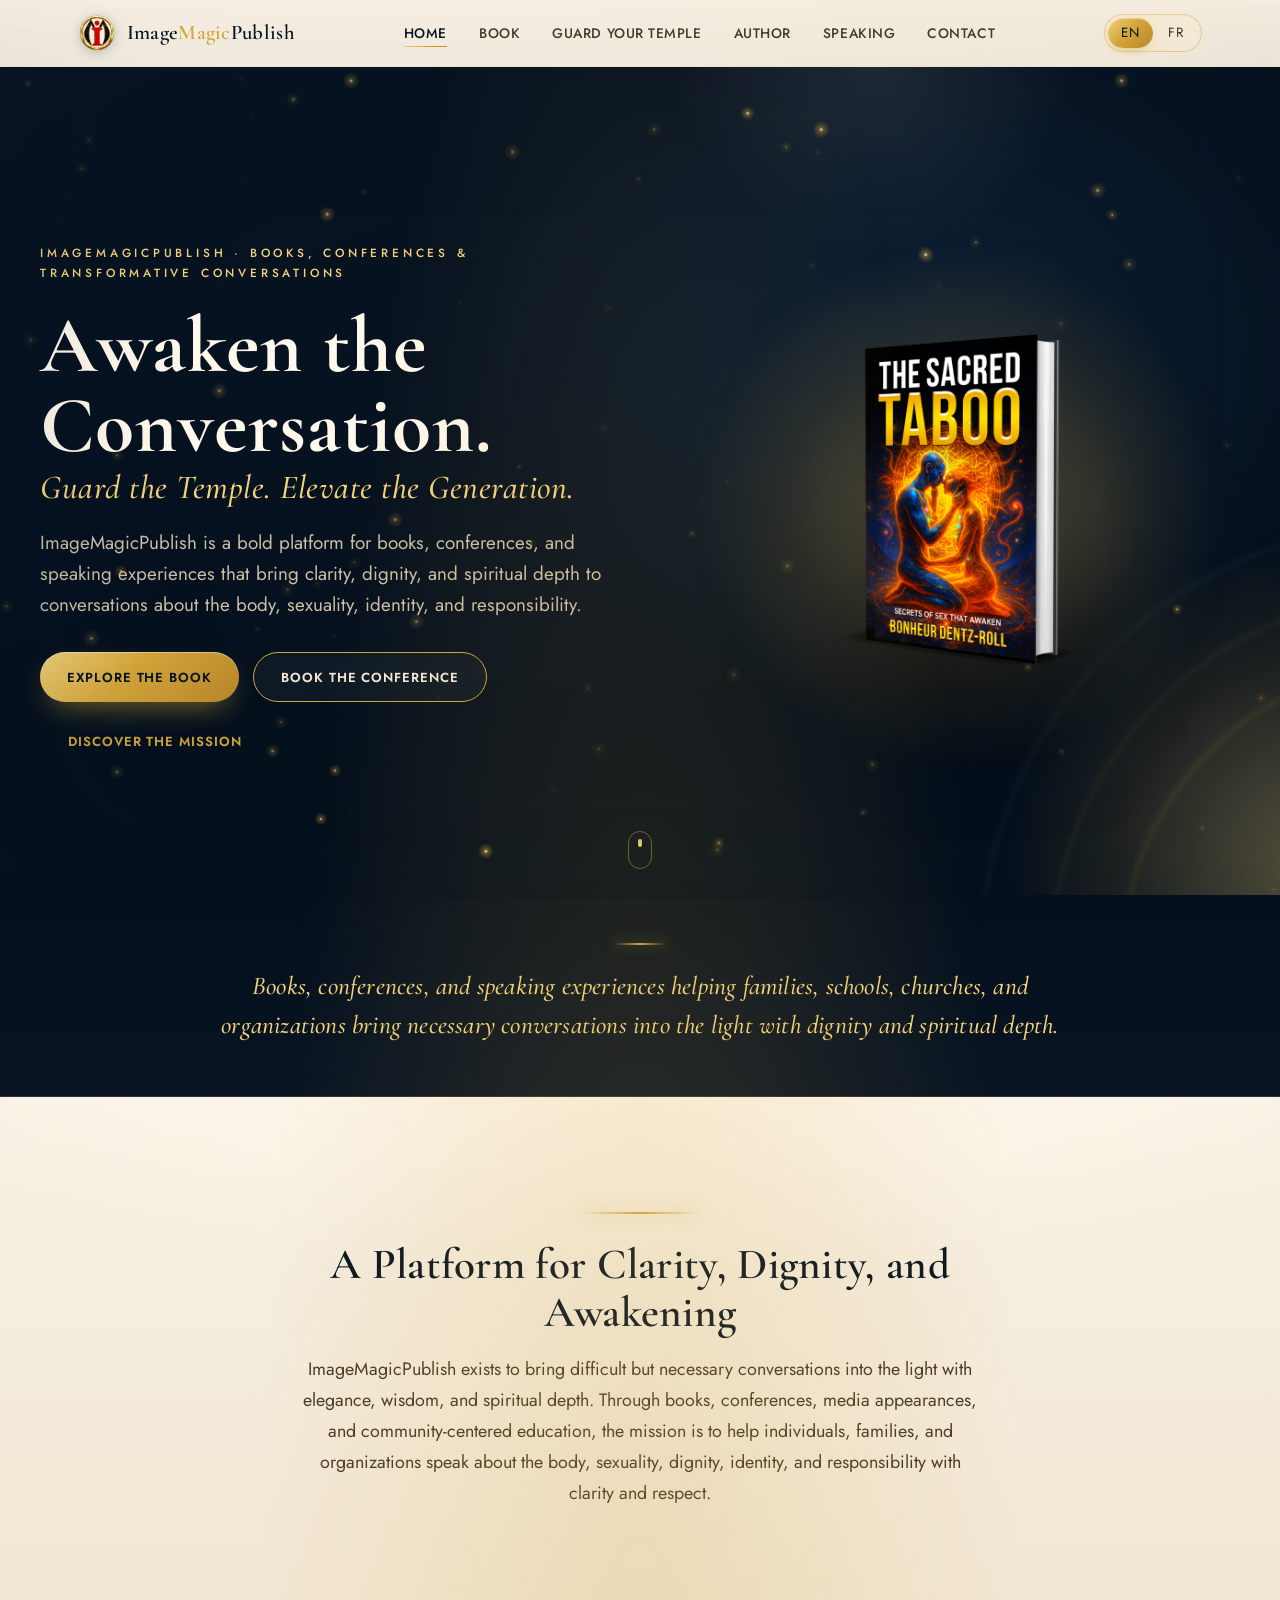
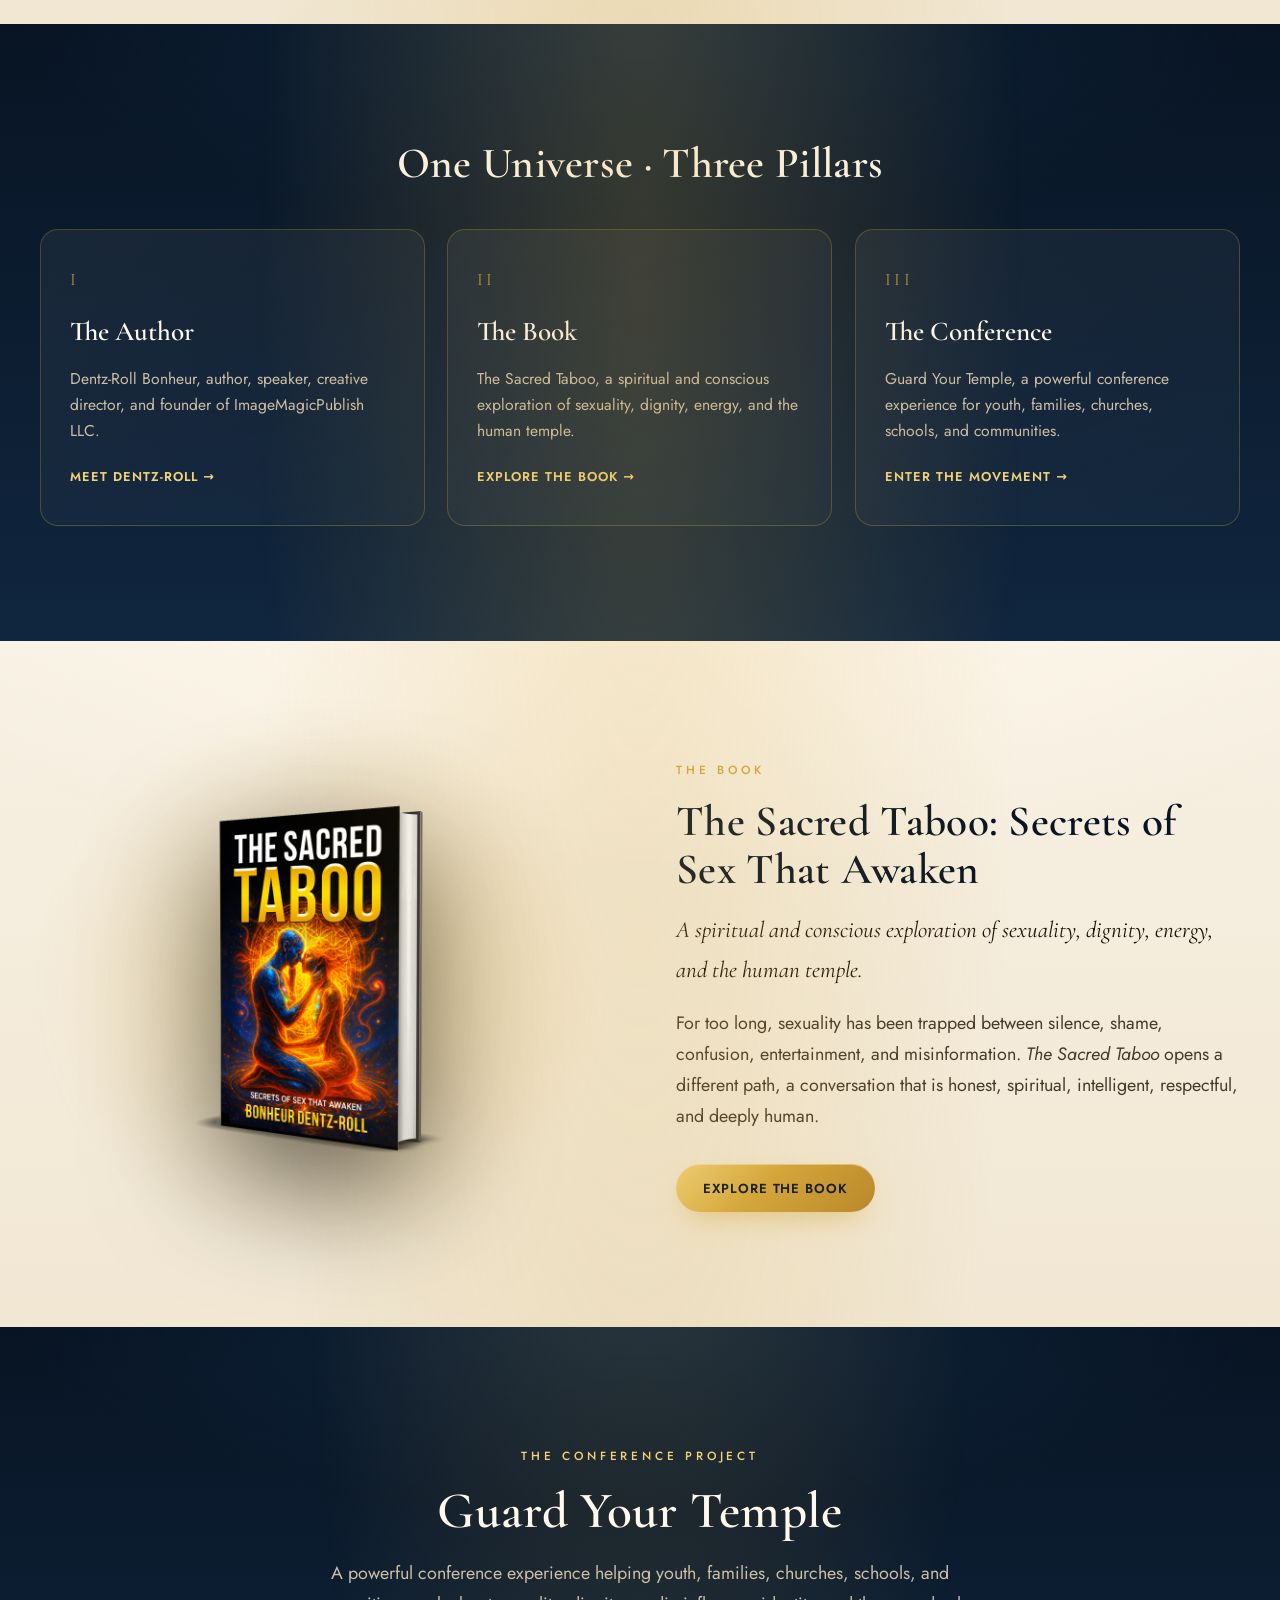
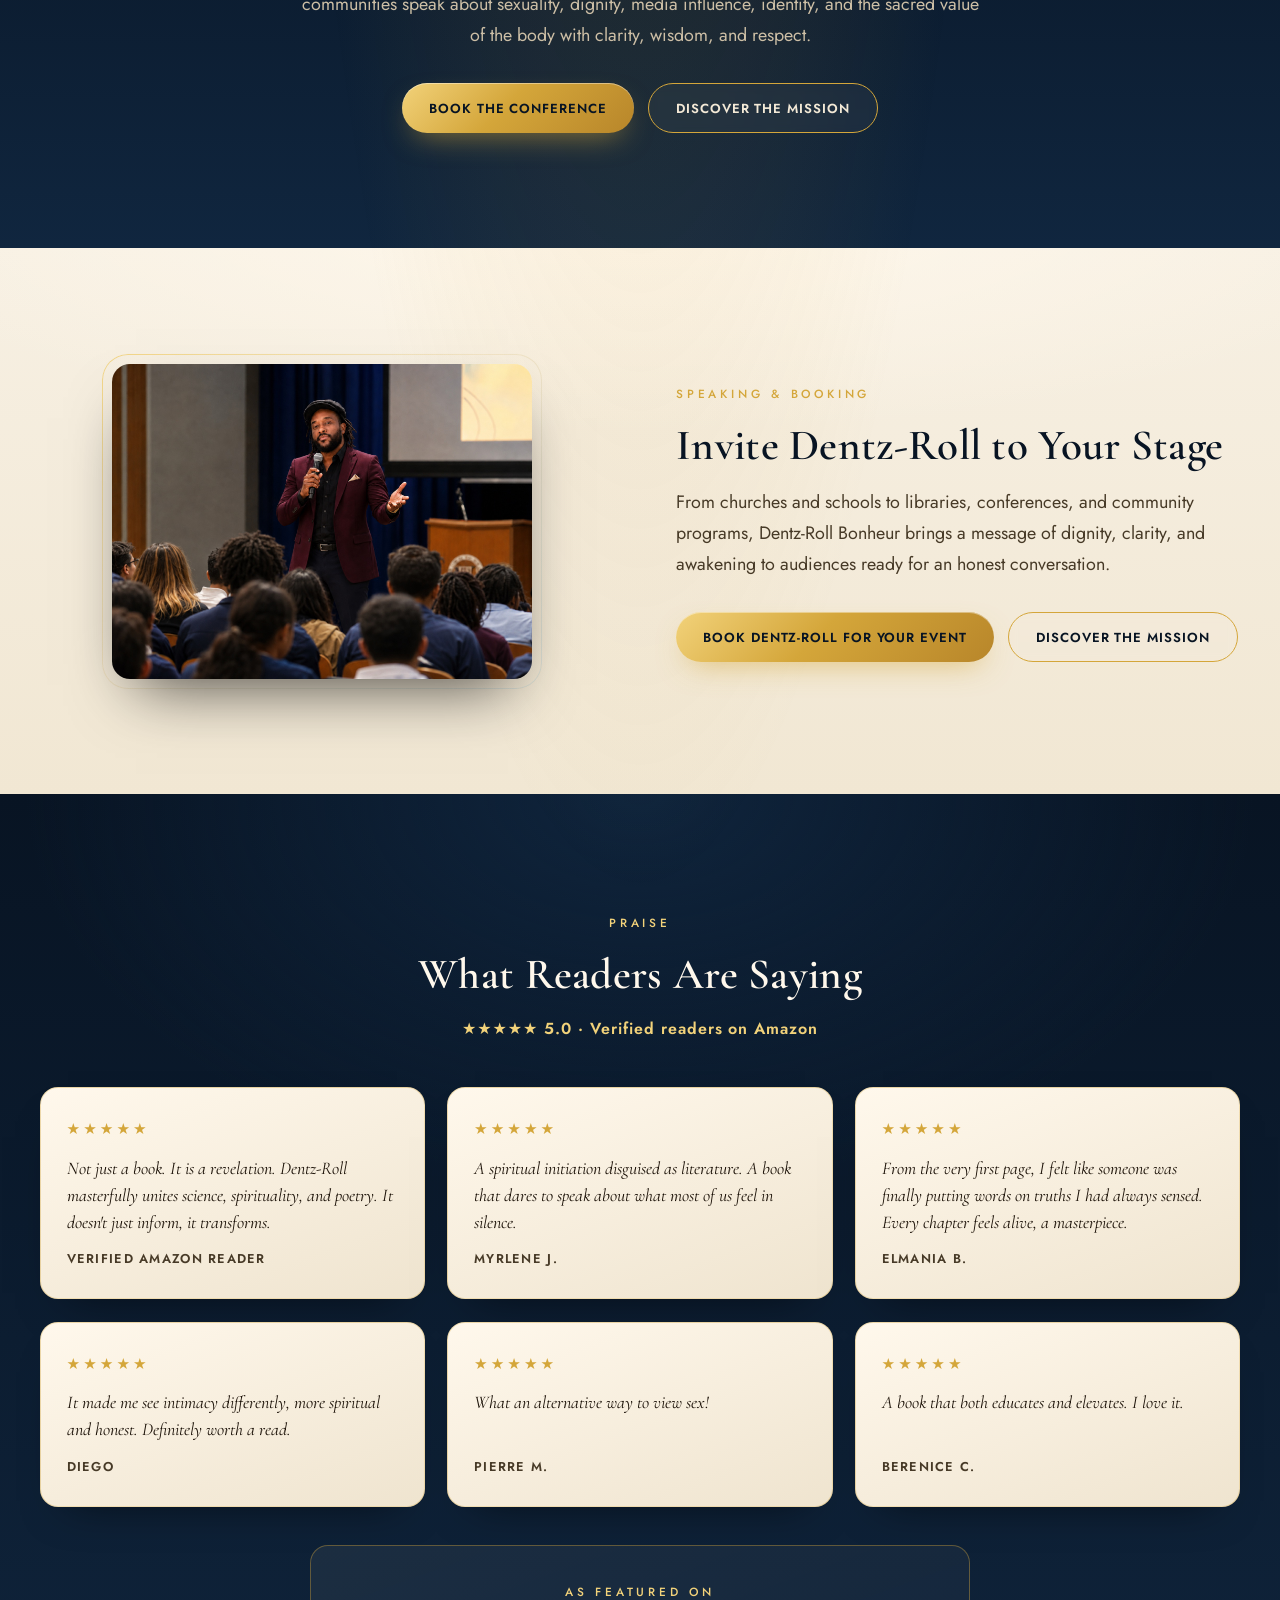
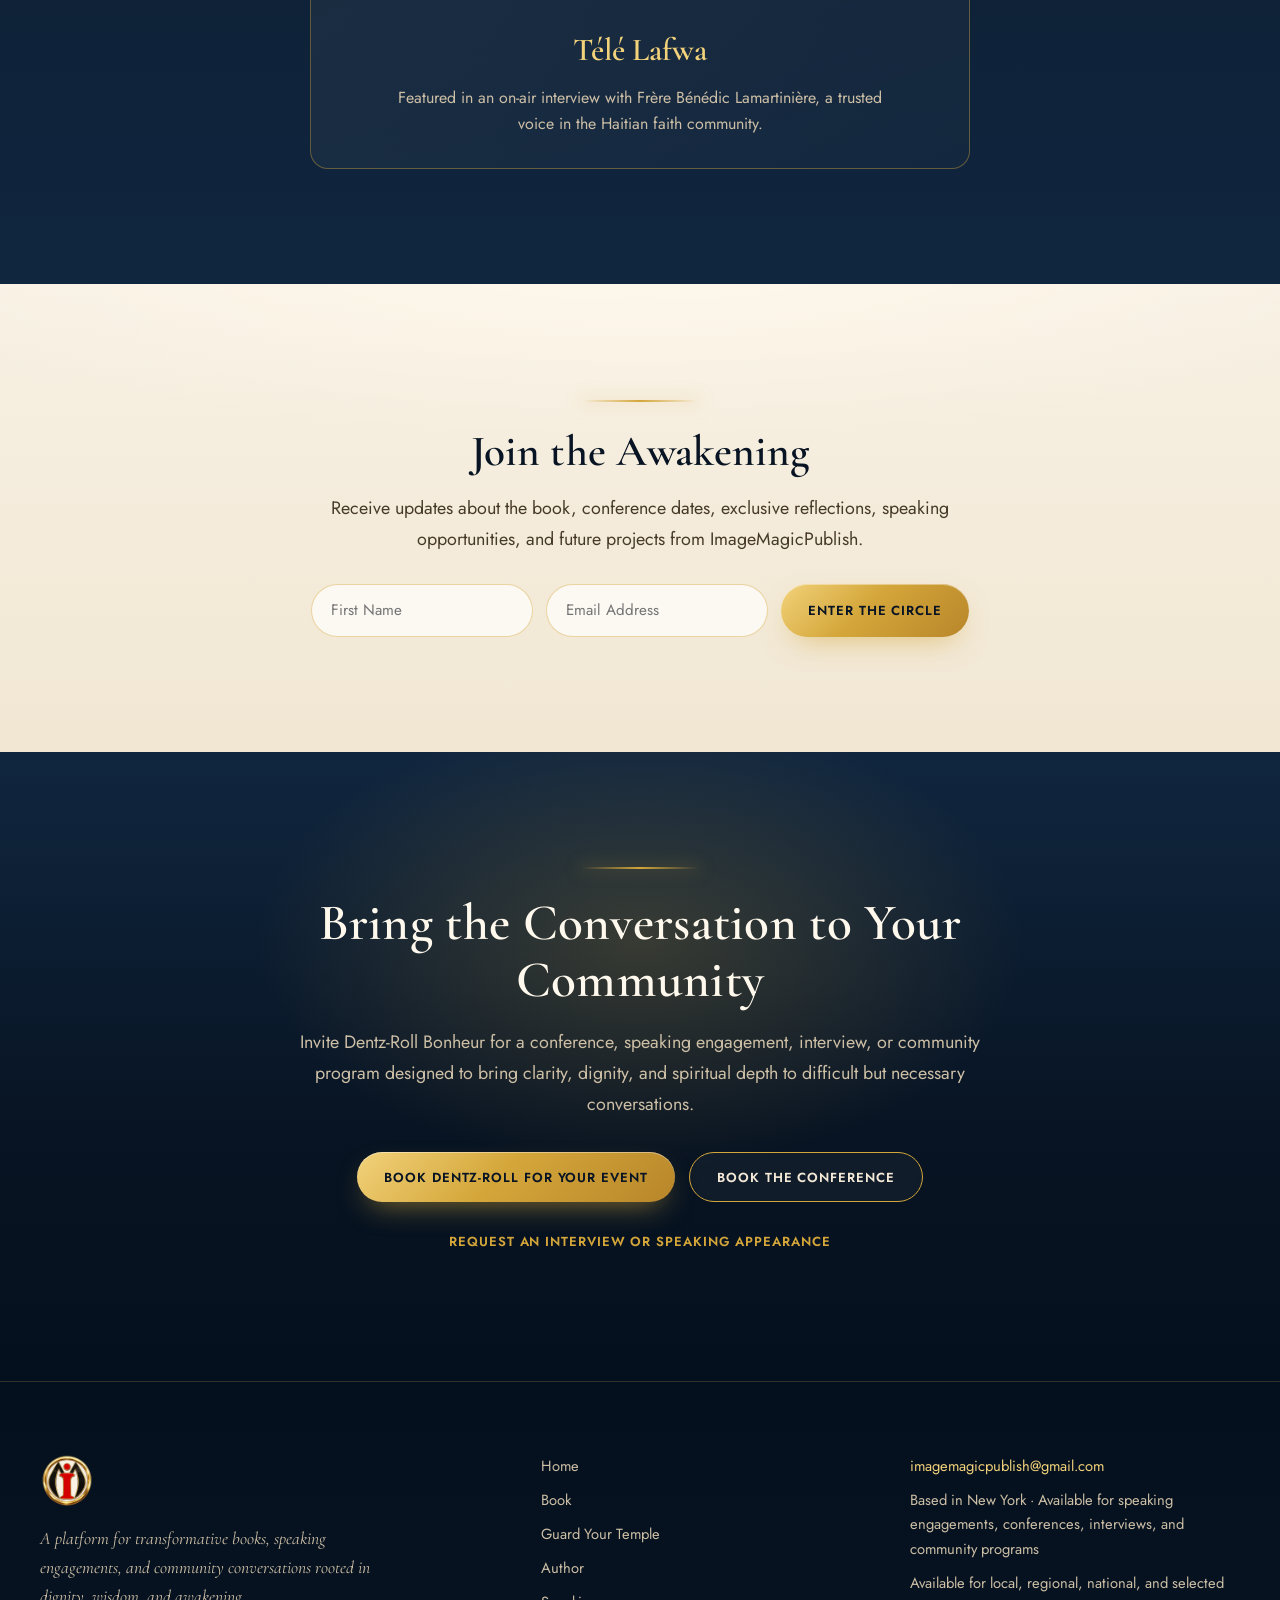
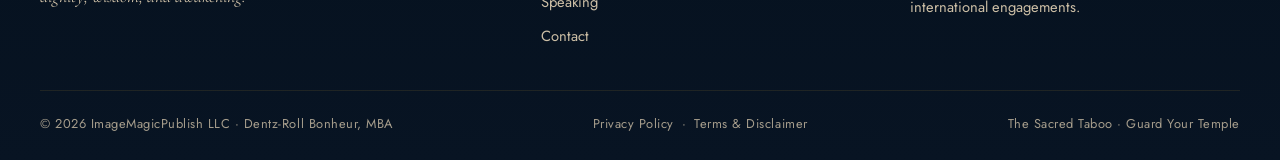
==== commit 0194ce20: "Make the Speaker One-Sheet downloadable (real PDF + site link) - Generated assets/speaker-onesheet.p" ====
--- a/index.html
+++ b/index.html
@@ -79,7 +79,7 @@
   <link rel="preconnect" href="https://fonts.googleapis.com" />
   <link rel="preconnect" href="https://fonts.gstatic.com" crossorigin />
   <link href="https://fonts.googleapis.com/css2?family=Cormorant+Garamond:ital,wght@0,400;0,500;0,600;0,700;1,400;1,500&family=Jost:wght@300;400;500;600&display=swap" rel="stylesheet" />
-  <link rel="stylesheet" href="styles.css?v=30" />
+  <link rel="stylesheet" href="styles.css?v=31" />
 </head>
 <body data-lang="en">
   <a href="#main" class="skip-link" data-i18n="a11y.skip">Skip to content</a>
@@ -583,6 +583,7 @@
             <button class="btn btn--gold" data-route="contact" data-i18n="cta.requestInterview">Request an Interview or Speaking Appearance</button>
             <button class="btn btn--ghost" data-calendly hidden data-i18n="cta.bookCall">Book a Call</button>
           </div>
+          <p class="onesheet-link"><a class="btn btn--text" href="assets/speaker-onesheet.pdf" target="_blank" rel="noopener" download data-i18n="cta.onesheet">Download the Speaker One-Sheet (PDF)</a></p>
         </div>
       </div>
 
@@ -777,7 +778,7 @@
     </div>
   </template>
 
-  <script src="i18n.js?v=30"></script>
-  <script src="app.js?v=30"></script>
+  <script src="i18n.js?v=31"></script>
+  <script src="app.js?v=31"></script>
 </body>
 </html>
--- a/styles.css
+++ b/styles.css
@@ -176,6 +176,7 @@
 
 .btn-row{display:flex;flex-wrap:wrap;gap:.85rem;margin-top:2rem}
 .btn-row.is-center{justify-content:center}
+.onesheet-link{margin-top:1.1rem;text-align:center}
 .video-embed{position:relative;width:100%;max-width:780px;margin:2.2rem auto 0;aspect-ratio:16/9;border-radius:16px;overflow:hidden;box-shadow:0 24px 60px -30px rgba(8,20,35,.55);border:1px solid rgba(212,166,58,.28)}
 .video-embed iframe{position:absolute;inset:0;width:100%;height:100%;border:0}
 .pull-quote{max-width:700px;margin:2.6rem auto 0;text-align:center}
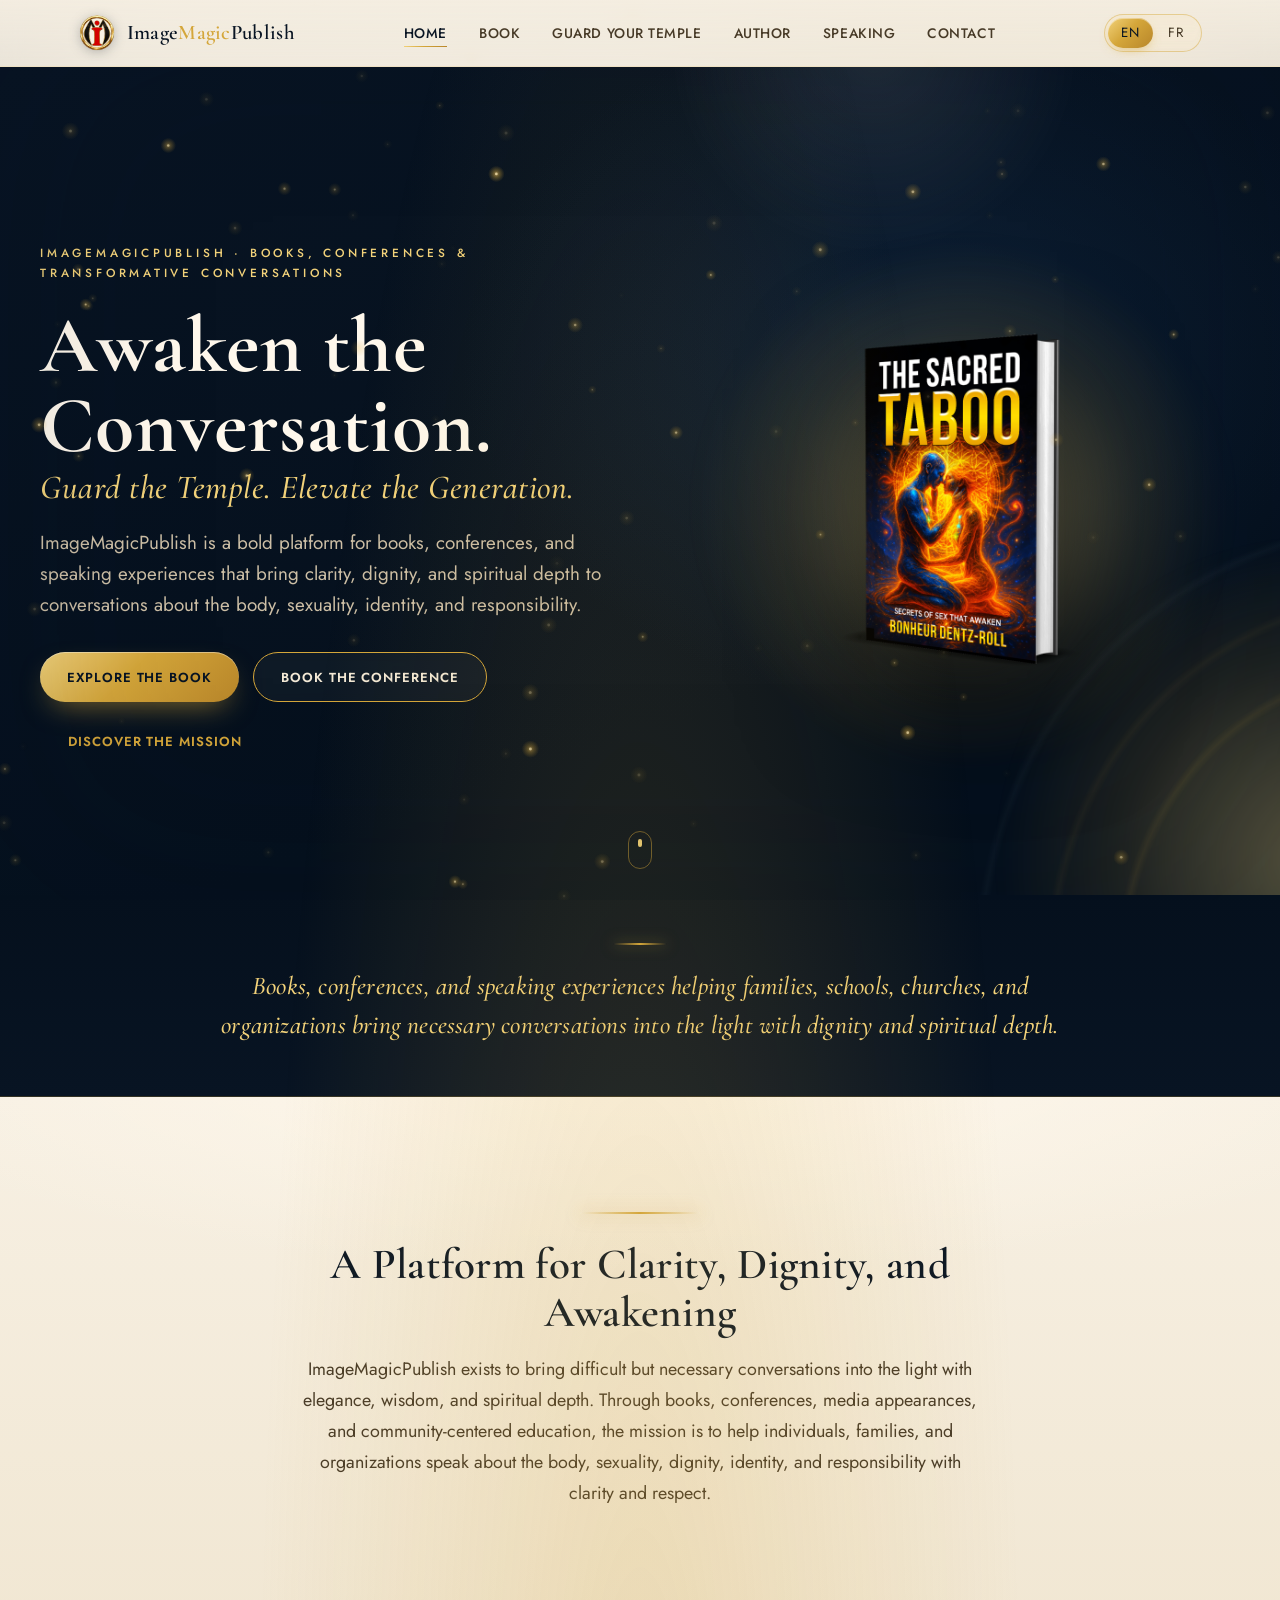
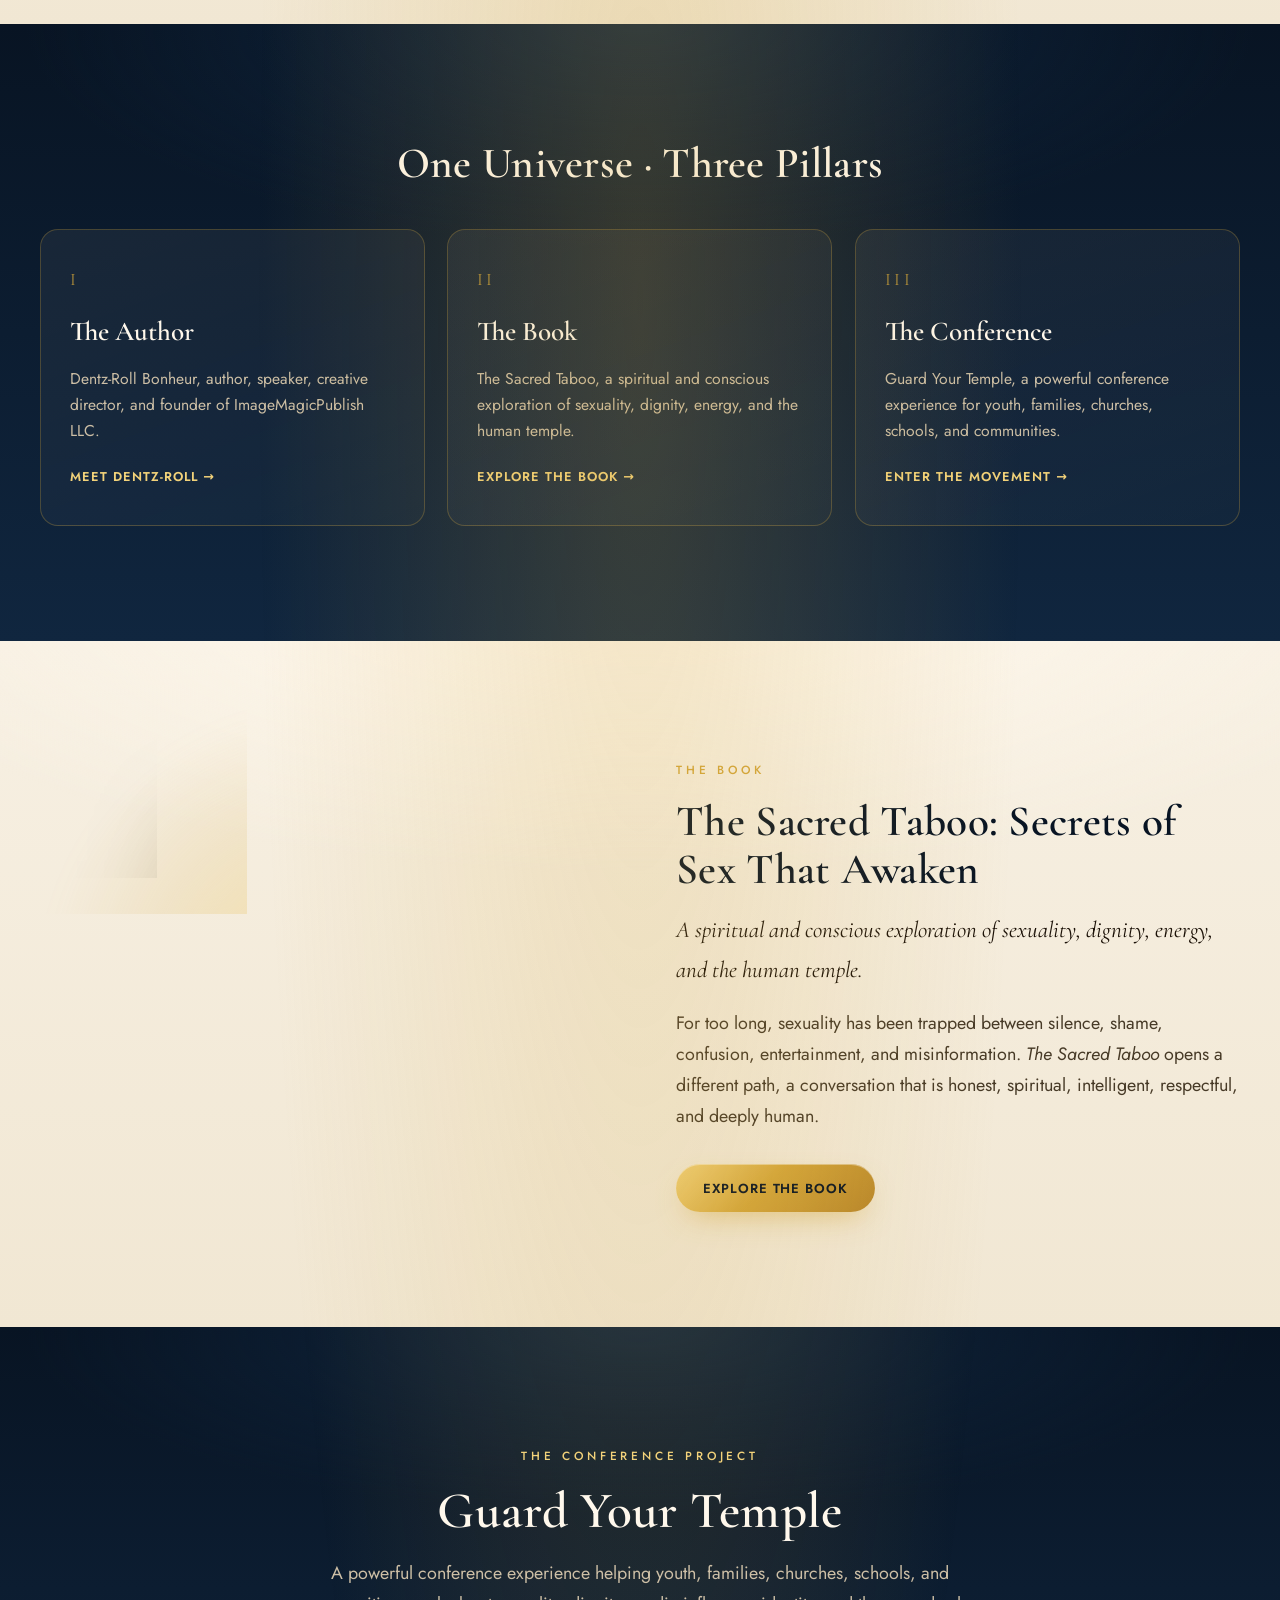
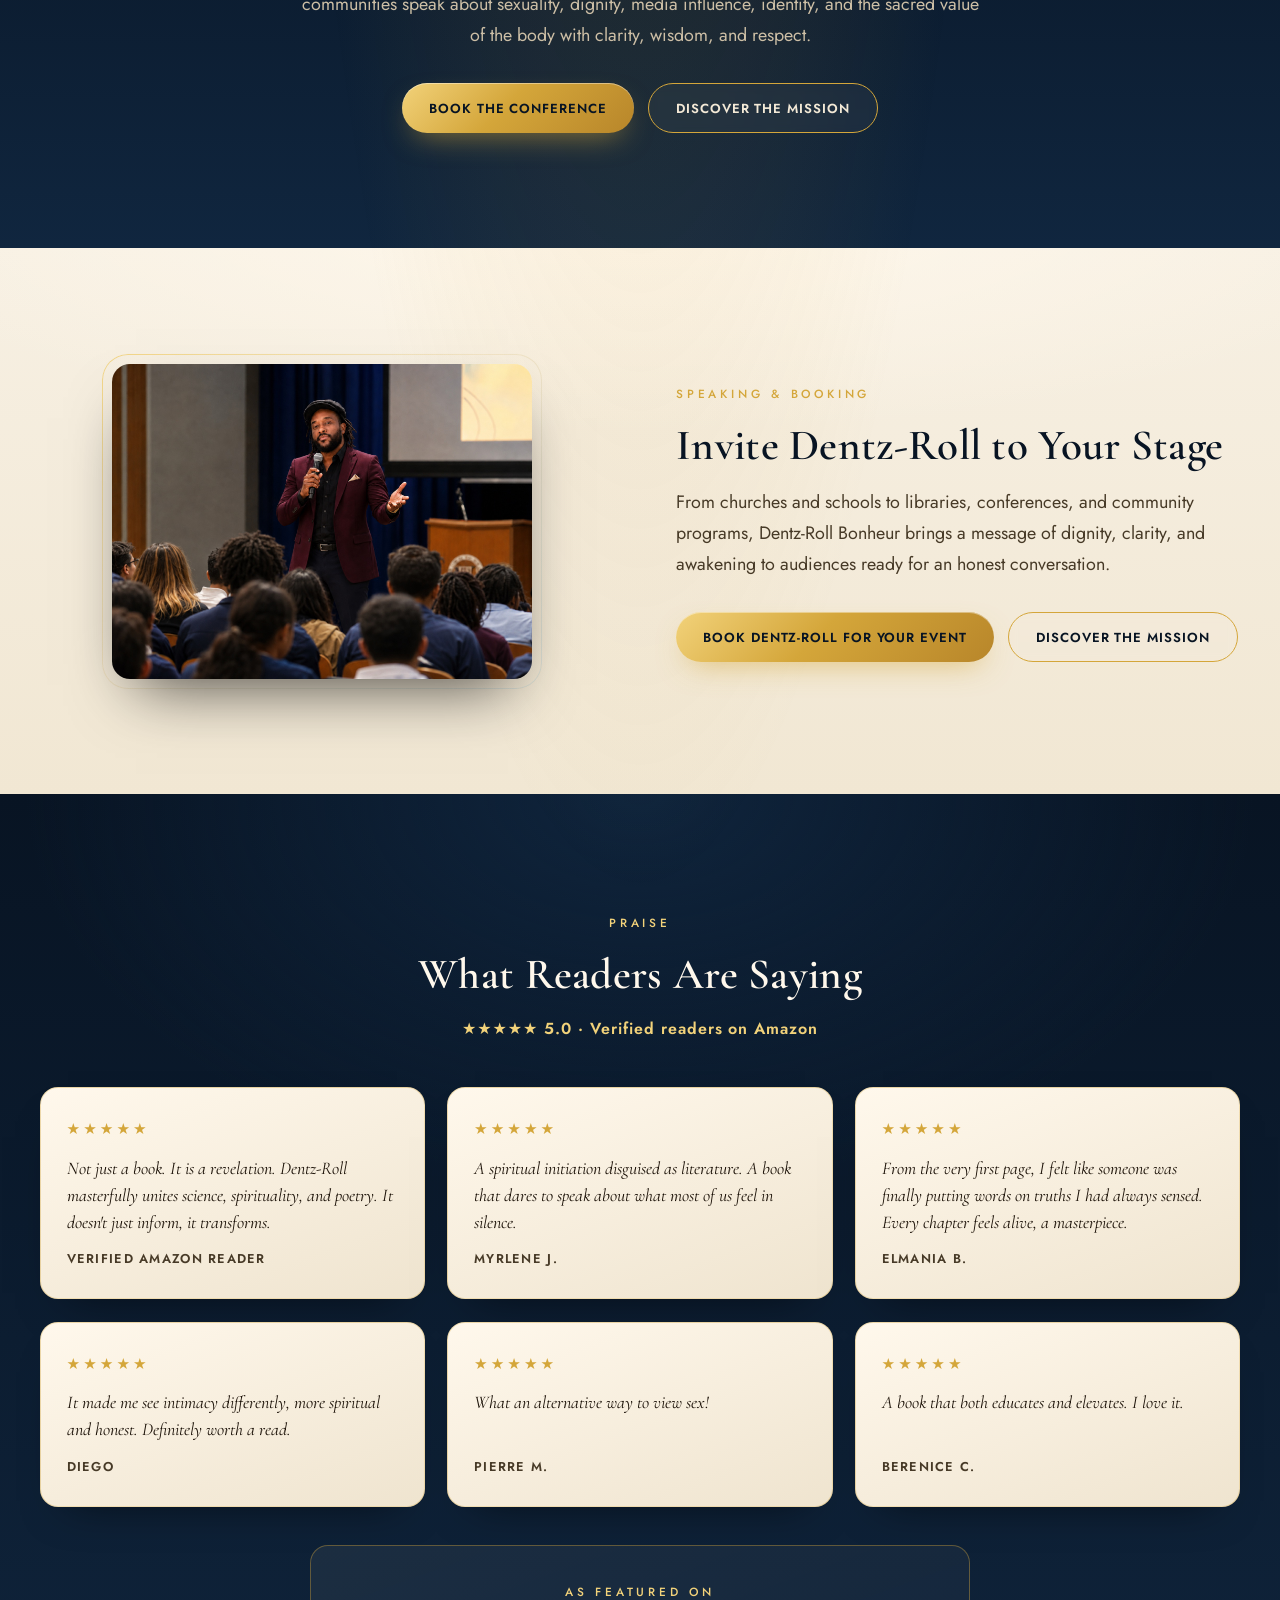
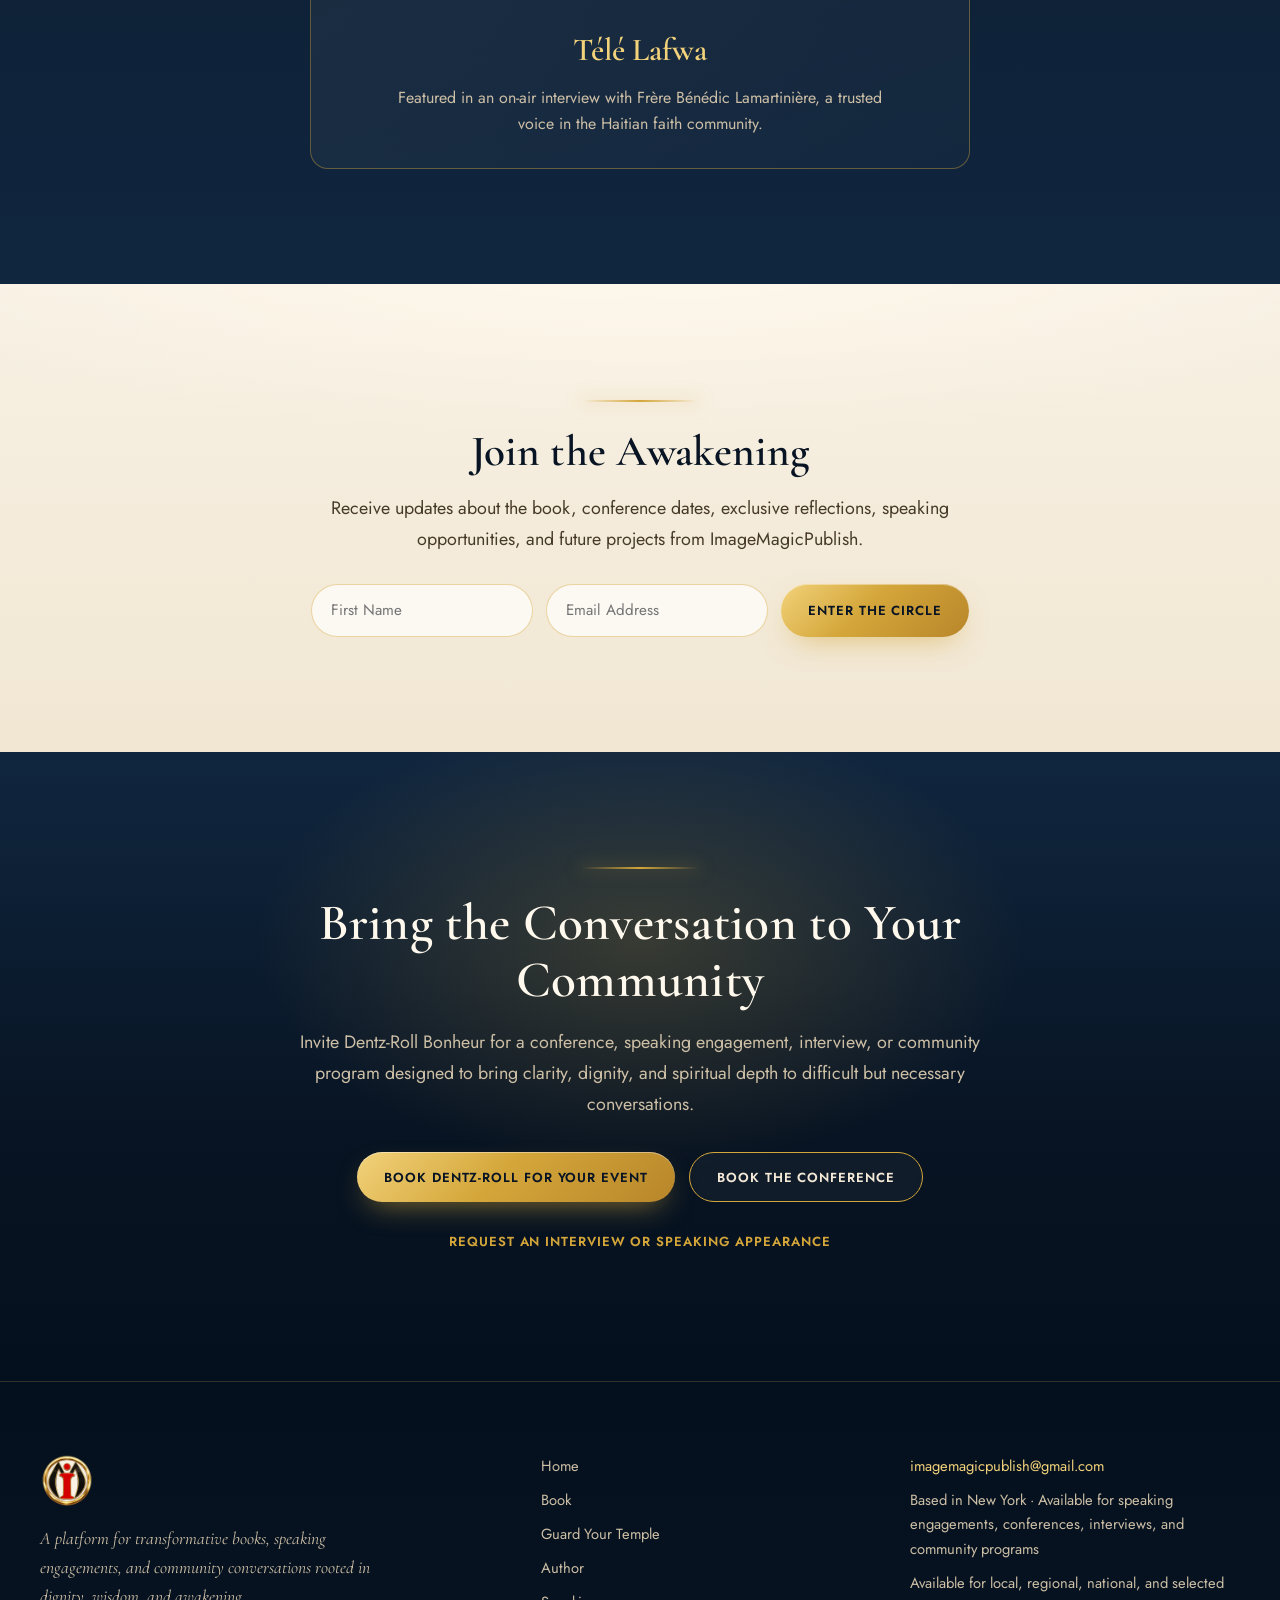
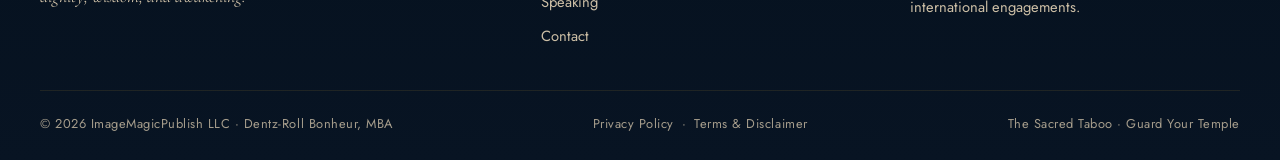
==== commit 933f0c13: "Add French Speaker One-Sheet + make the download language-aware - speaker-onesheet-fr.html: full Fre" ====
--- a/index.html
+++ b/index.html
@@ -79,7 +79,7 @@
   <link rel="preconnect" href="https://fonts.googleapis.com" />
   <link rel="preconnect" href="https://fonts.gstatic.com" crossorigin />
   <link href="https://fonts.googleapis.com/css2?family=Cormorant+Garamond:ital,wght@0,400;0,500;0,600;0,700;1,400;1,500&family=Jost:wght@300;400;500;600&display=swap" rel="stylesheet" />
-  <link rel="stylesheet" href="styles.css?v=31" />
+  <link rel="stylesheet" href="styles.css?v=32" />
 </head>
 <body data-lang="en">
   <a href="#main" class="skip-link" data-i18n="a11y.skip">Skip to content</a>
@@ -583,7 +583,7 @@
             <button class="btn btn--gold" data-route="contact" data-i18n="cta.requestInterview">Request an Interview or Speaking Appearance</button>
             <button class="btn btn--ghost" data-calendly hidden data-i18n="cta.bookCall">Book a Call</button>
           </div>
-          <p class="onesheet-link"><a class="btn btn--text" href="assets/speaker-onesheet.pdf" target="_blank" rel="noopener" download data-i18n="cta.onesheet">Download the Speaker One-Sheet (PDF)</a></p>
+          <p class="onesheet-link"><a class="btn btn--text js-onesheet" href="assets/speaker-onesheet.pdf" target="_blank" rel="noopener" download data-i18n="cta.onesheet">Download the Speaker One-Sheet (PDF)</a></p>
         </div>
       </div>
 
@@ -778,7 +778,7 @@
     </div>
   </template>
 
-  <script src="i18n.js?v=31"></script>
-  <script src="app.js?v=31"></script>
+  <script src="i18n.js?v=32"></script>
+  <script src="app.js?v=32"></script>
 </body>
 </html>
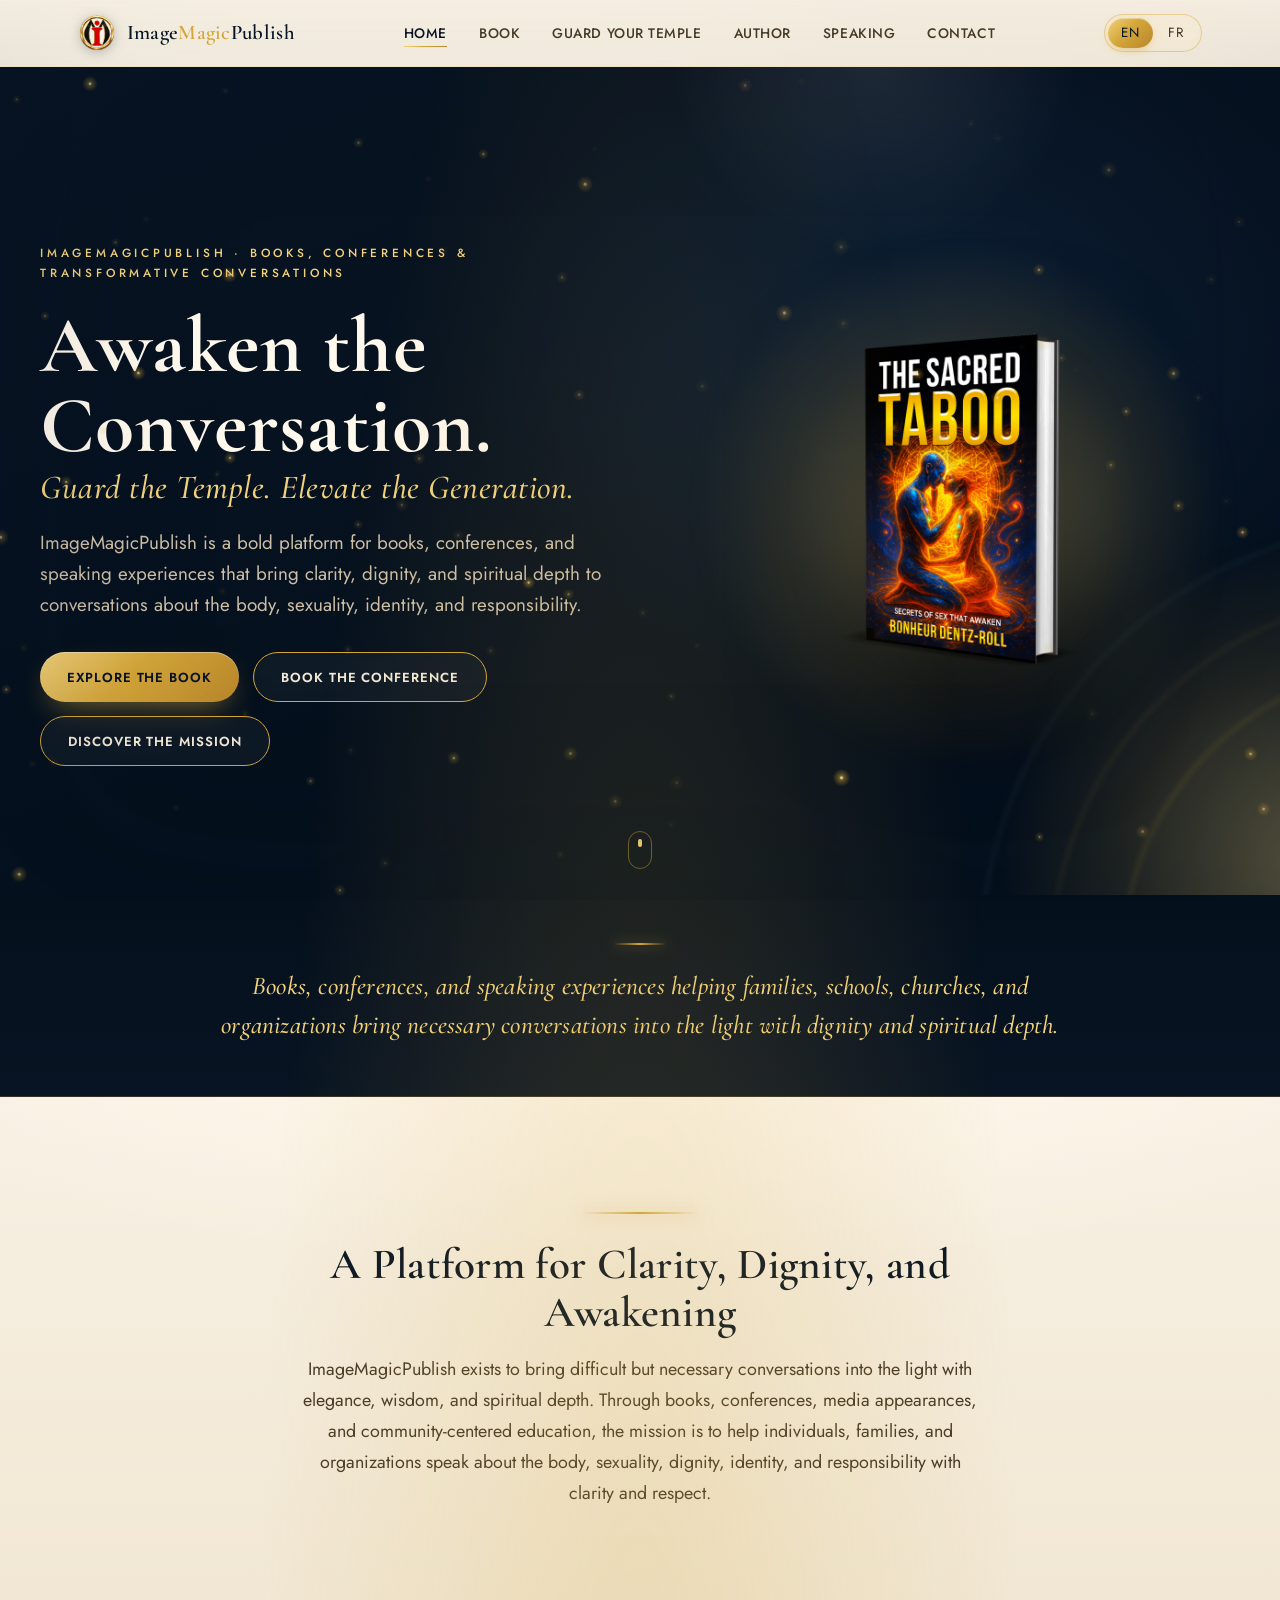
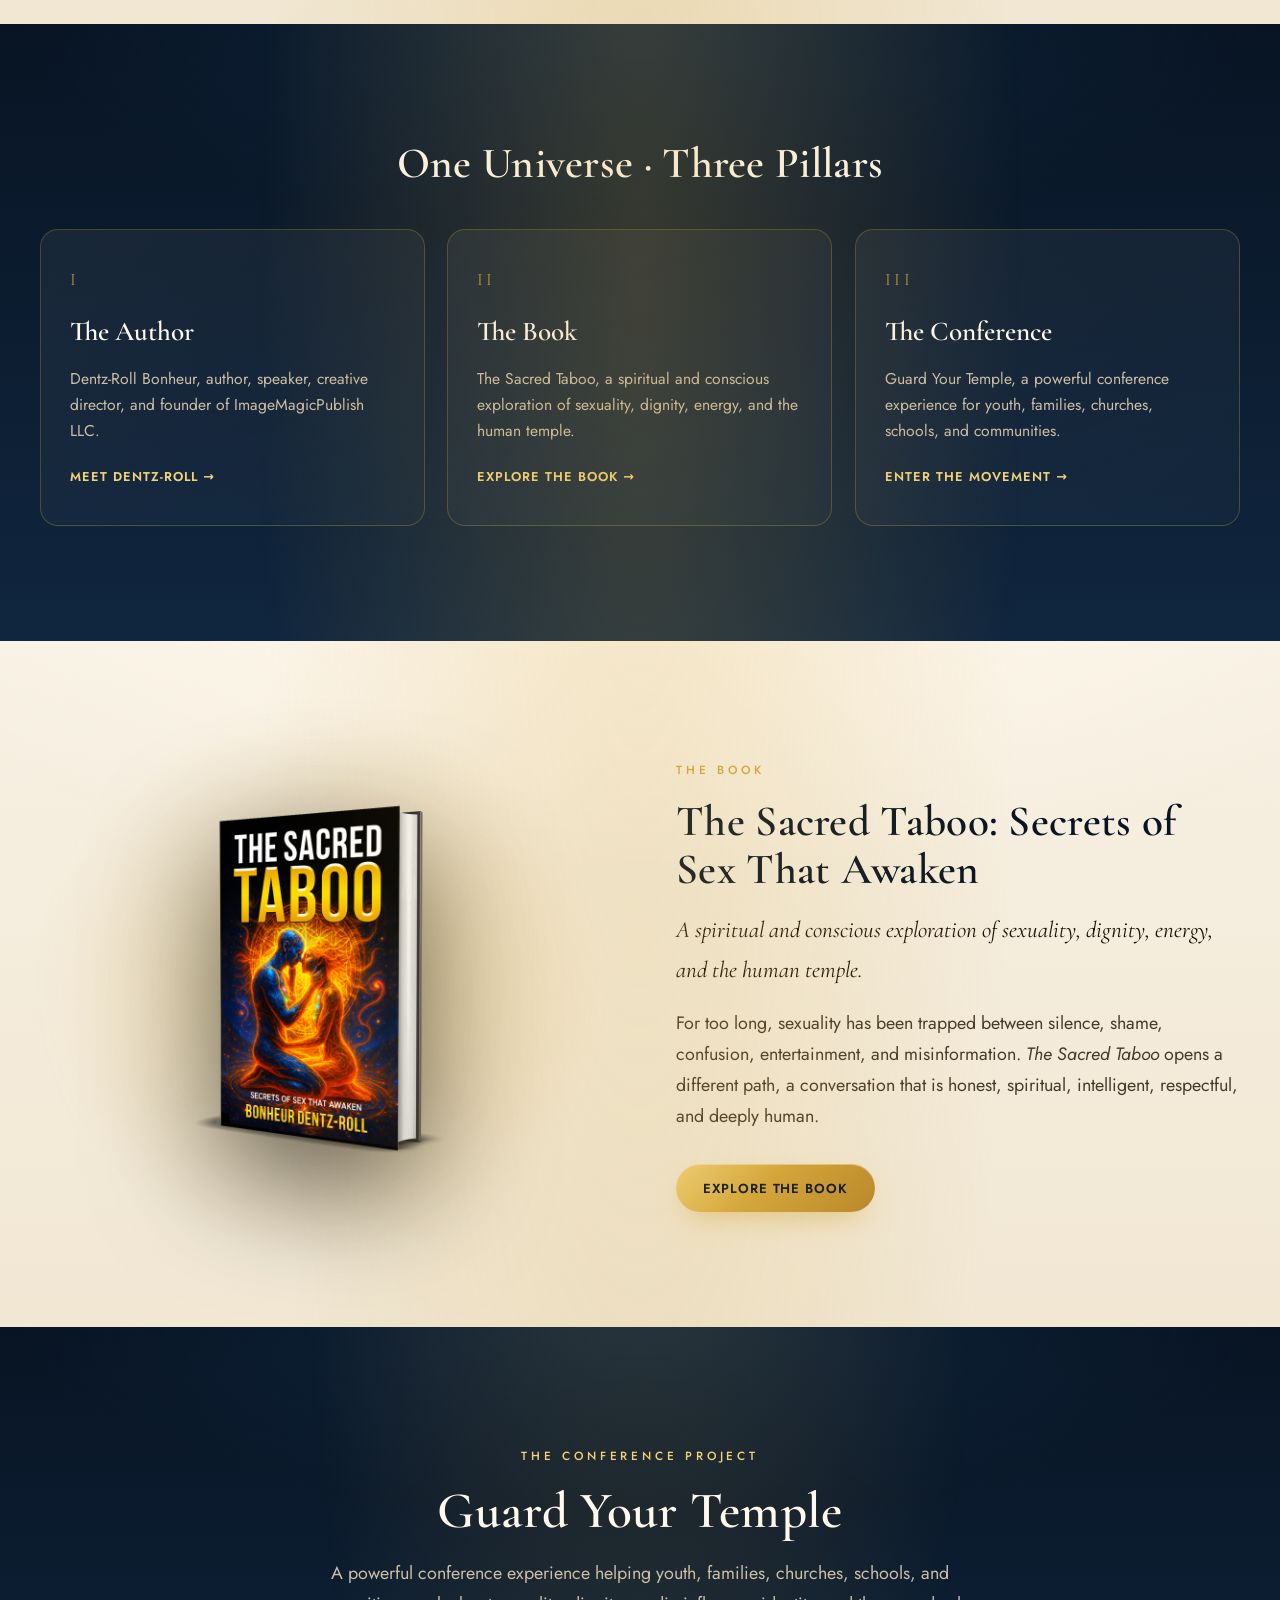
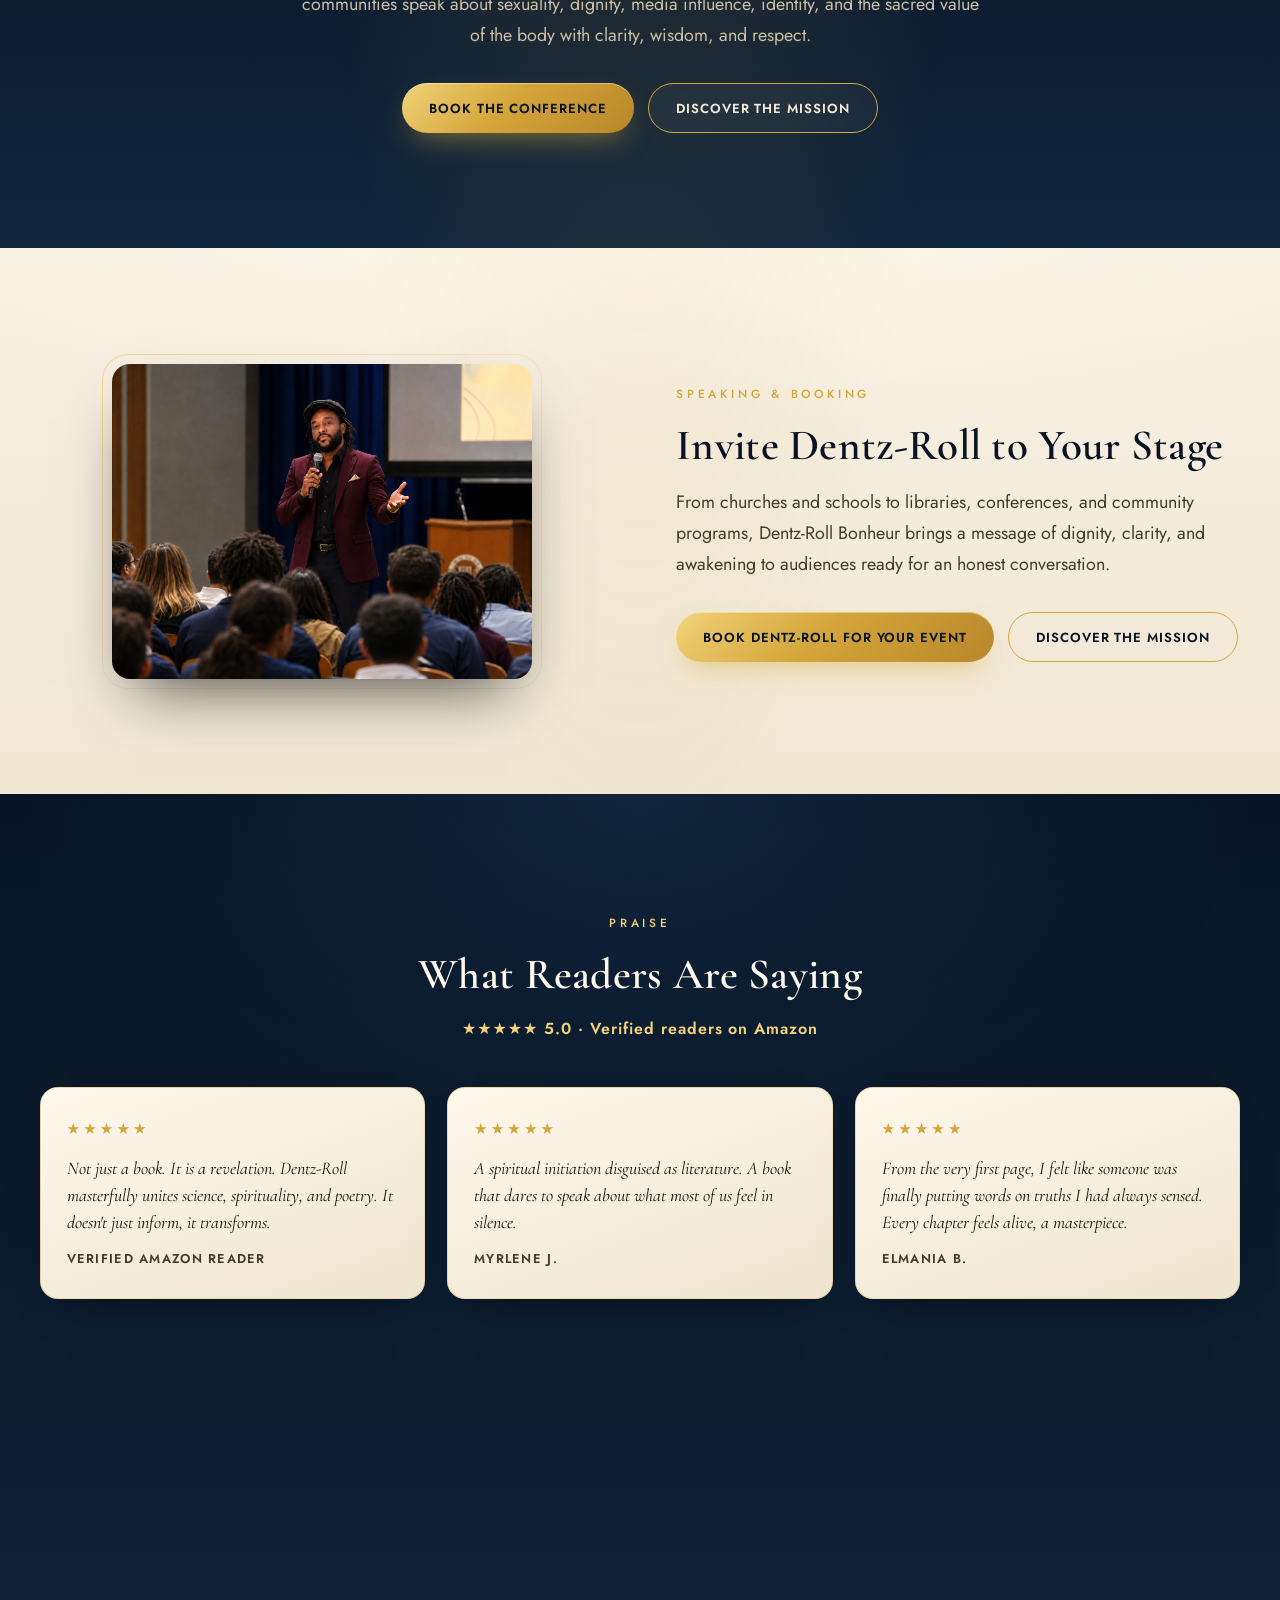
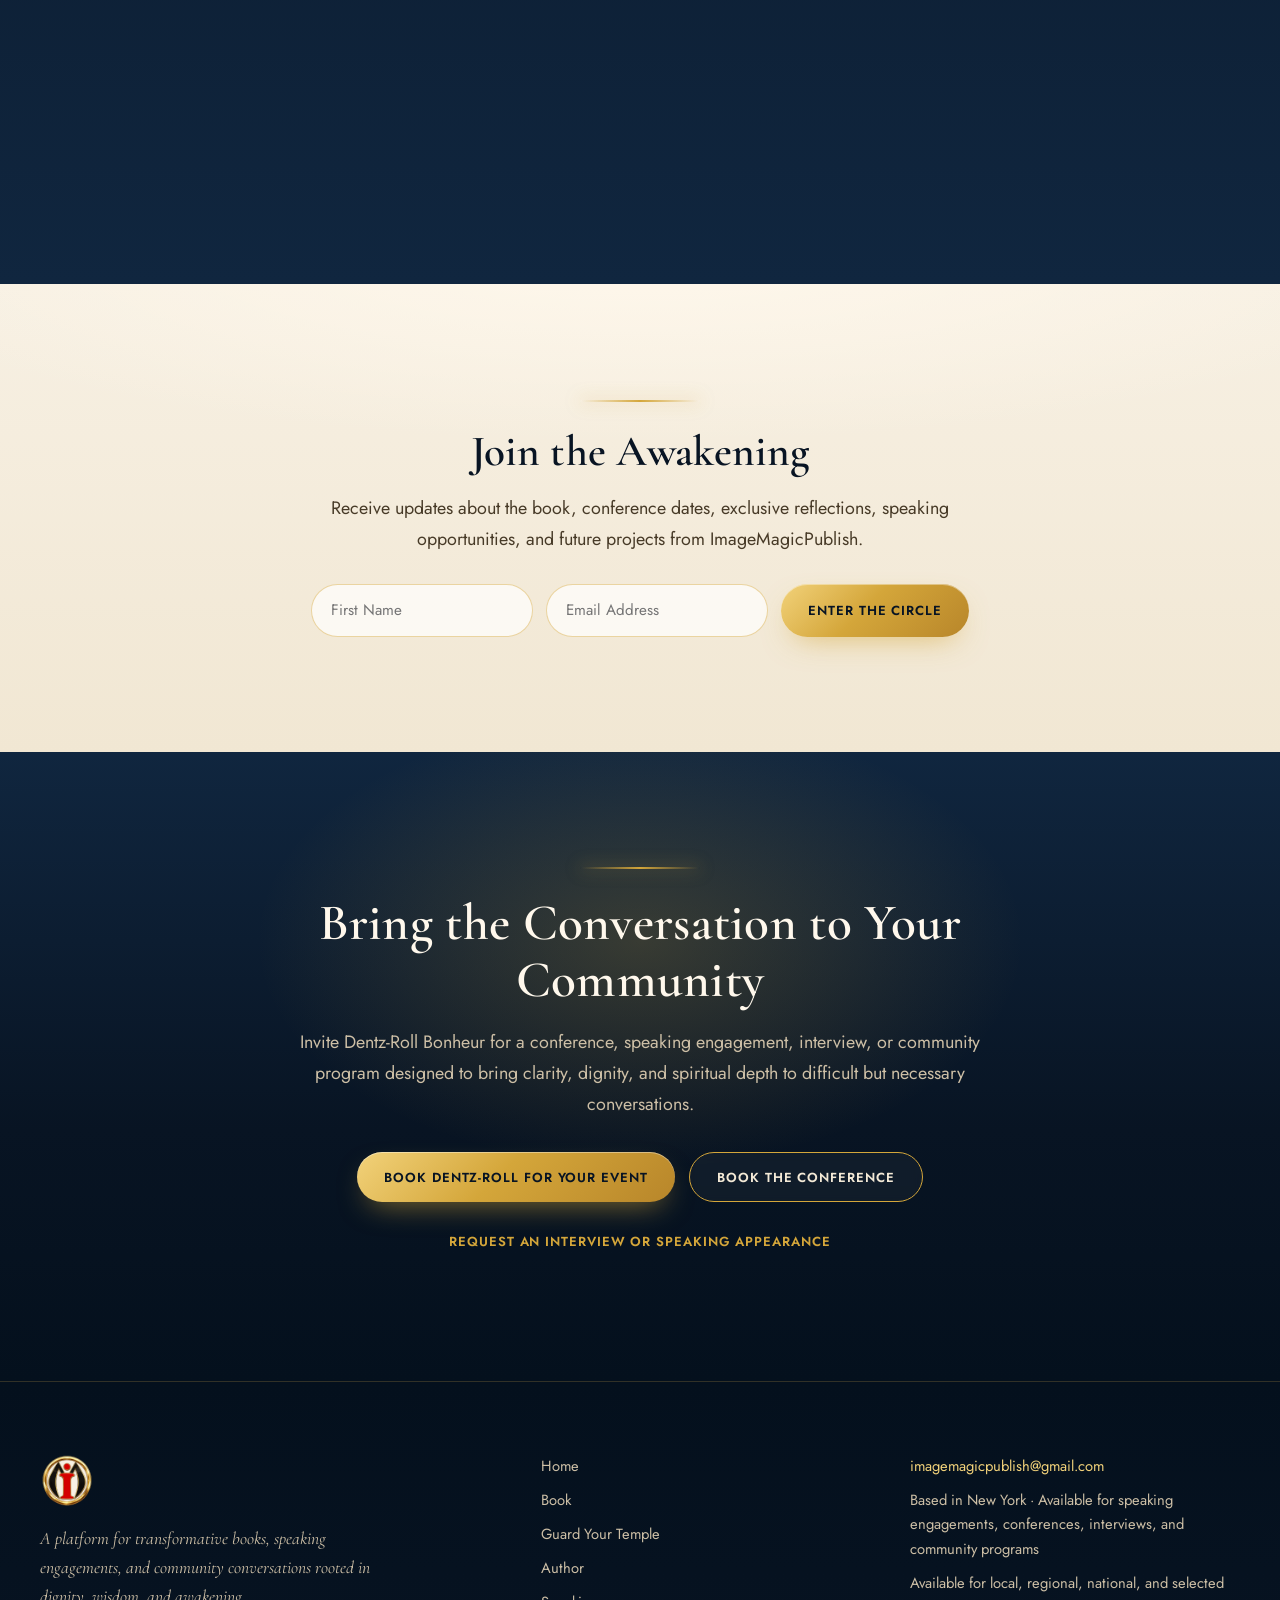
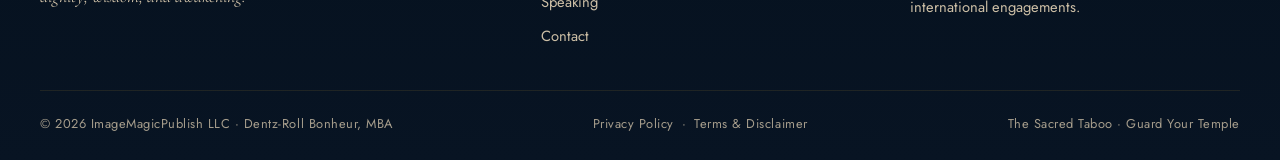
==== commit 021202bb: "Hero: make 'Discover the Mission' a matching outlined button (was a bare text link) The third hero C" ====
--- a/index.html
+++ b/index.html
@@ -139,7 +139,7 @@
             <div class="btn-row">
               <button class="btn btn--gold" data-route="book"    data-i18n="cta.exploreBook">Explore the Book</button>
               <button class="btn btn--ghost" data-route="temple" data-i18n="cta.bookConf">Book the Conference</button>
-              <button class="btn btn--text" data-route="about"  data-i18n="cta.discover">Discover the Mission</button>
+              <button class="btn btn--ghost" data-route="about"  data-i18n="cta.discover">Discover the Mission</button>
             </div>
           </div>
 
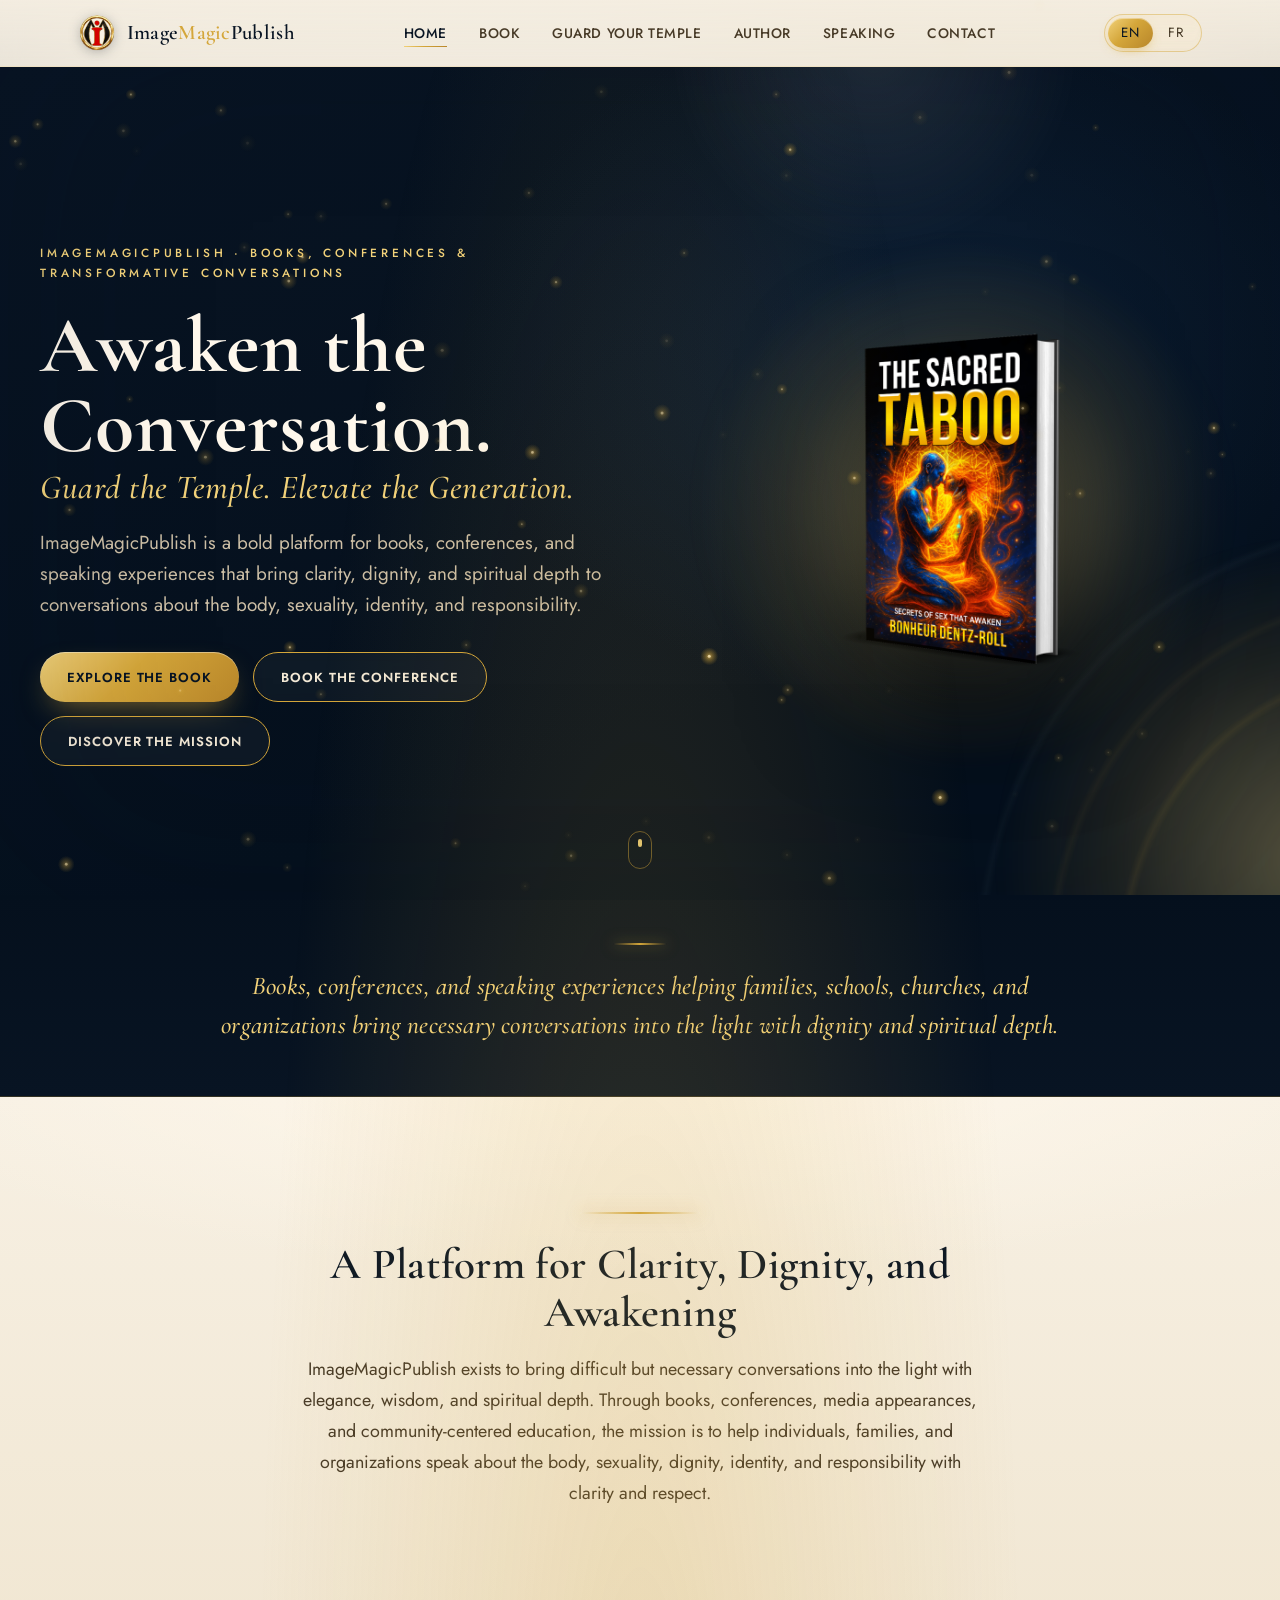
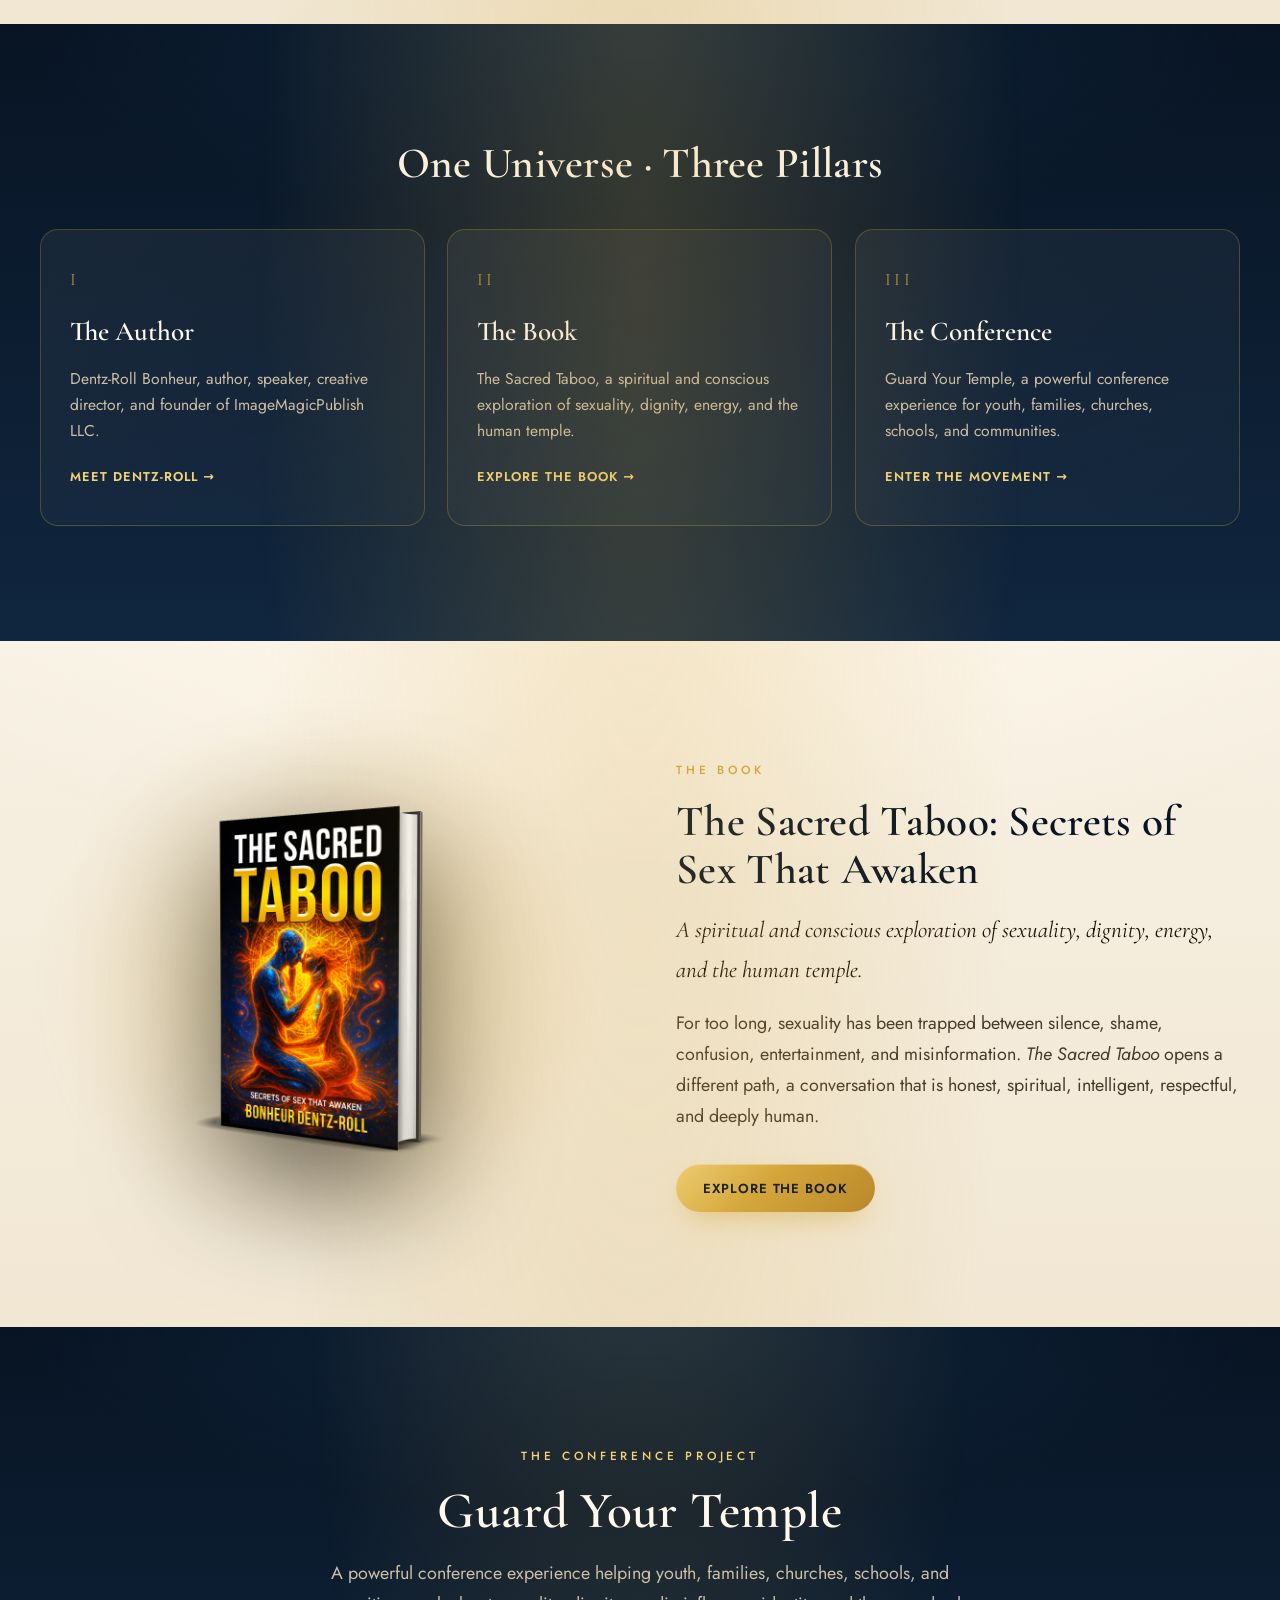
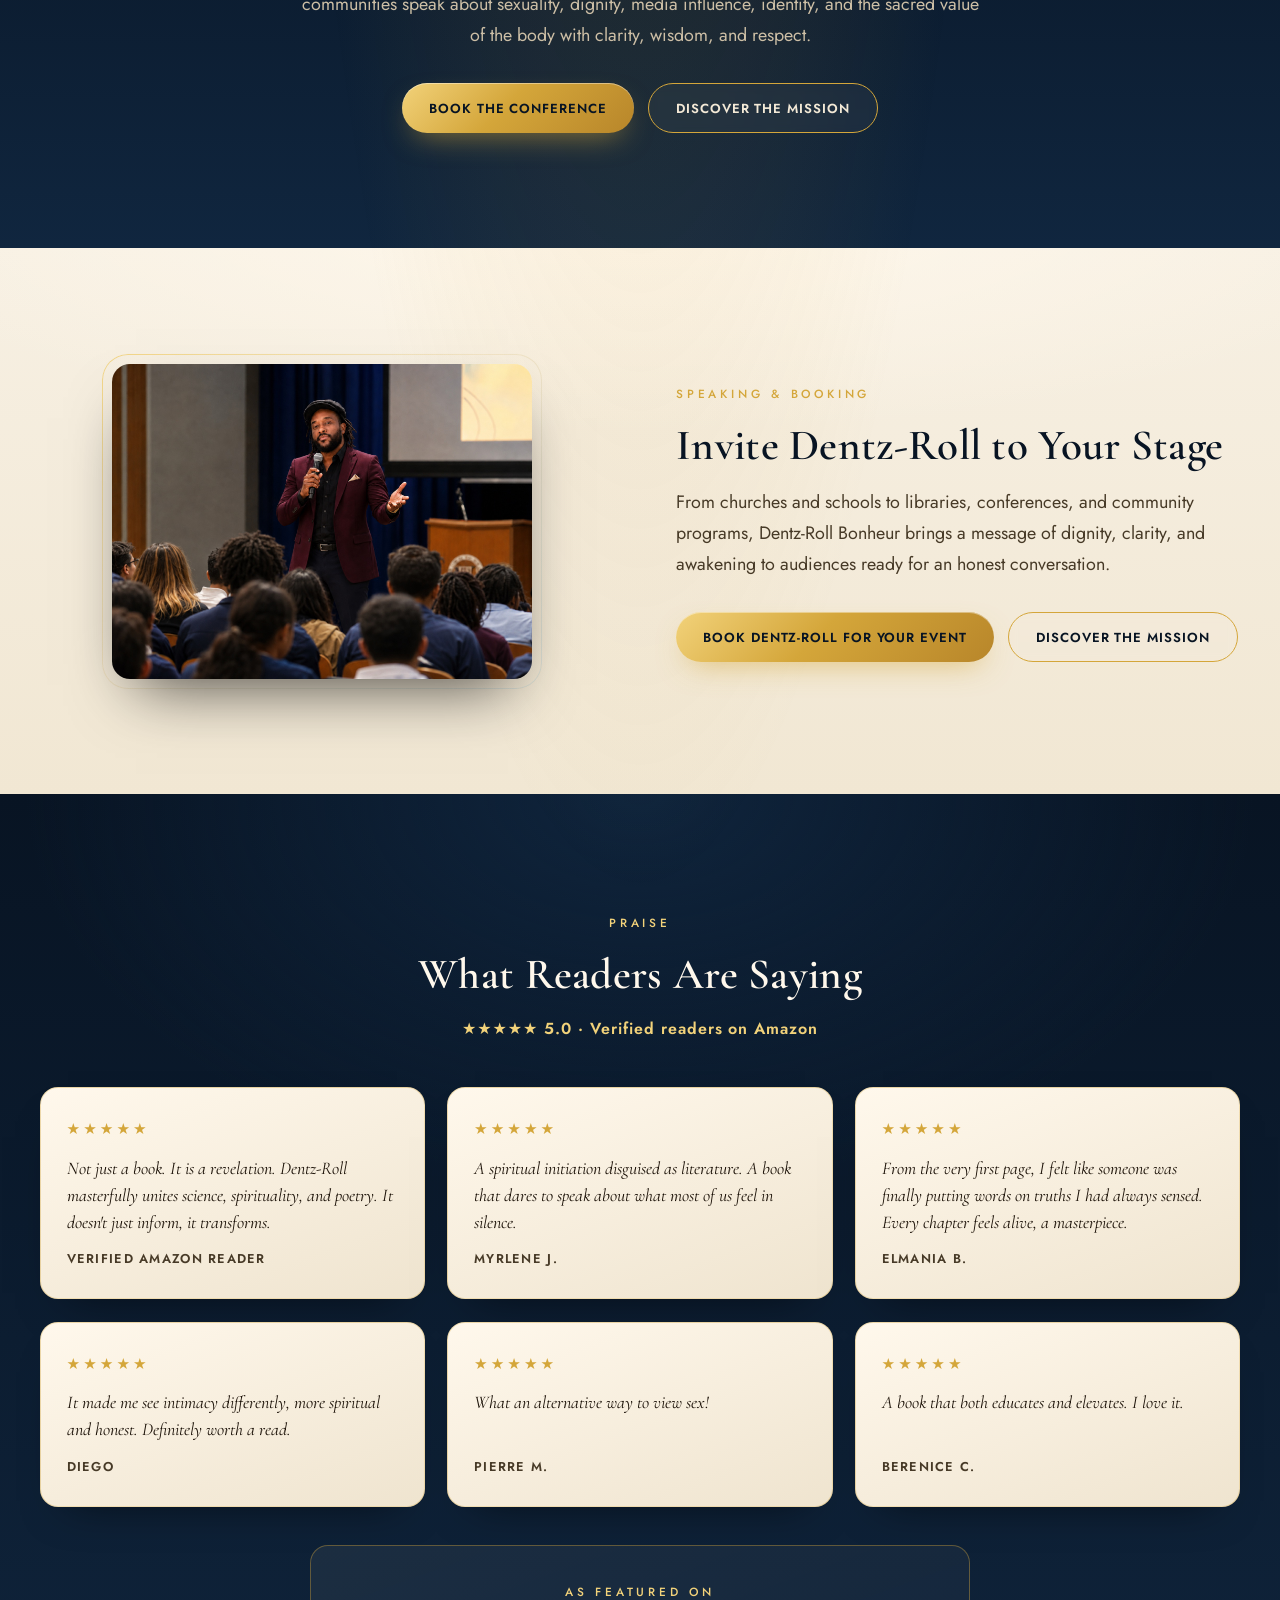
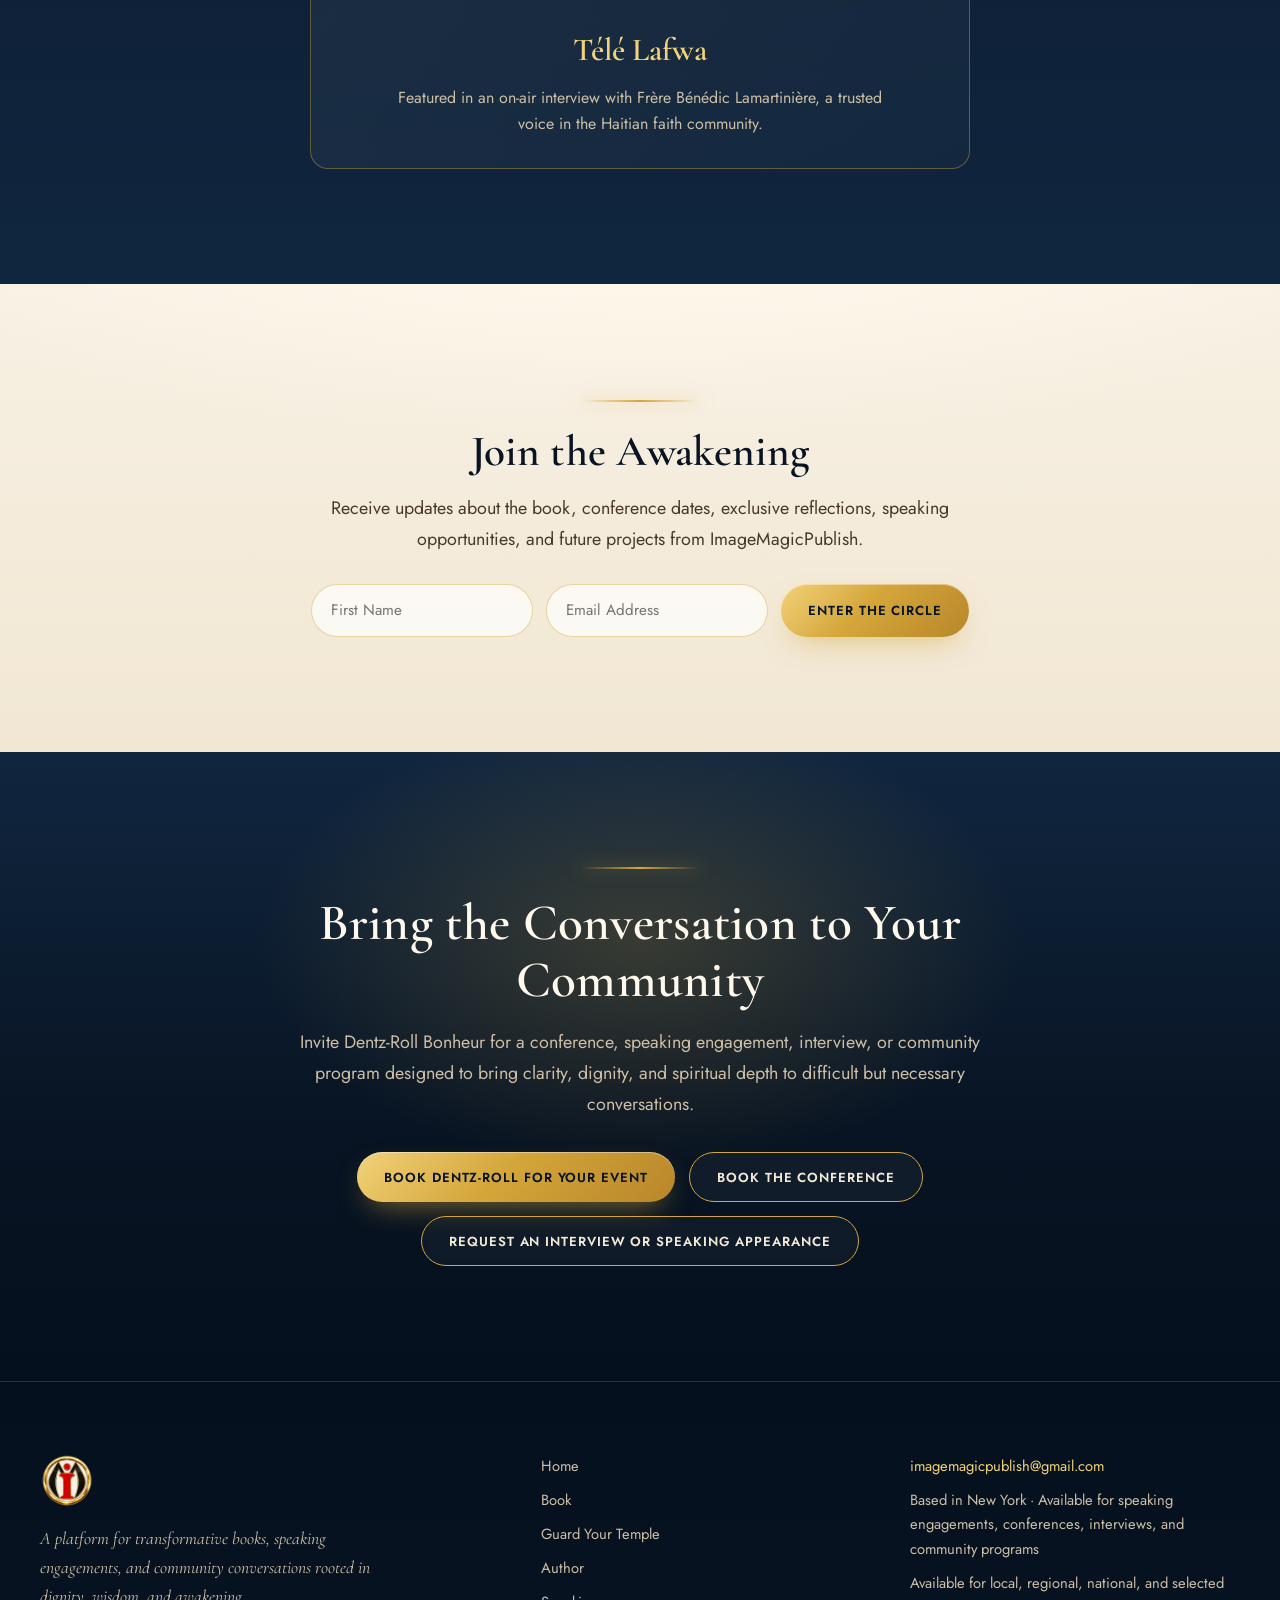
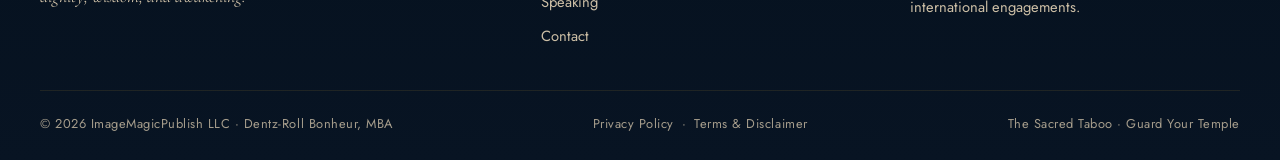
==== commit eec86951: "Give all bare-text CTA buttons a shape (btn--text → btn--ghost) Converted the remaining floating tex" ====
--- a/index.html
+++ b/index.html
@@ -280,7 +280,7 @@
             <div class="btn-row">
               <button class="btn btn--gold" data-buy data-i18n="cta.buyBook">Buy the Book</button>
               <button class="btn btn--ghost" data-lostchapter data-i18n="cta.lostChapter">Get the Free Lost Chapter</button>
-              <button class="btn btn--text" data-route="contact" data-i18n="cta.inviteAuthor">Invite the Author</button>
+              <button class="btn btn--ghost" data-route="contact" data-i18n="cta.inviteAuthor">Invite the Author</button>
             </div>
           </div>
         </div>
@@ -346,7 +346,7 @@
           <div class="btn-row center-row">
             <button class="btn btn--gold"  data-route="contact" data-i18n="cta.bookConf">Book the Conference</button>
             <button class="btn btn--ghost" data-route="contact" data-i18n="cta.partner">Partner With the Project</button>
-            <button class="btn btn--text"  data-route="contact" data-i18n="cta.sponsorPilot">Sponsor the Pilot</button>
+            <button class="btn btn--ghost"  data-route="contact" data-i18n="cta.sponsorPilot">Sponsor the Pilot</button>
           </div>
         </div>
       </div>
@@ -414,7 +414,7 @@
           <div class="btn-row center-row">
             <button class="btn btn--gold"  data-route="contact" data-i18n="cta.becomePartner">Become a Partner</button>
             <button class="btn btn--ghost" data-route="contact" data-i18n="cta.sponsorConf">Sponsor a Conference</button>
-            <button class="btn btn--text"  data-route="contact" data-i18n="cta.requestProposal">Request the Project Proposal</button>
+            <button class="btn btn--ghost"  data-route="contact" data-i18n="cta.requestProposal">Request the Project Proposal</button>
           </div>
         </div>
       </div>
@@ -773,7 +773,7 @@
       <div class="btn-row center-row">
         <button class="btn btn--gold"  data-route="contact" data-i18n="cta.bookDentz">Book Dentz-Roll</button>
         <button class="btn btn--ghost" data-route="temple"  data-i18n="cta.bookConf">Book the Conference</button>
-        <button class="btn btn--text"  data-route="speaking" data-i18n="cta.requestInterview">Request a Speaking Appearance</button>
+        <button class="btn btn--ghost"  data-route="speaking" data-i18n="cta.requestInterview">Request a Speaking Appearance</button>
       </div>
     </div>
   </template>
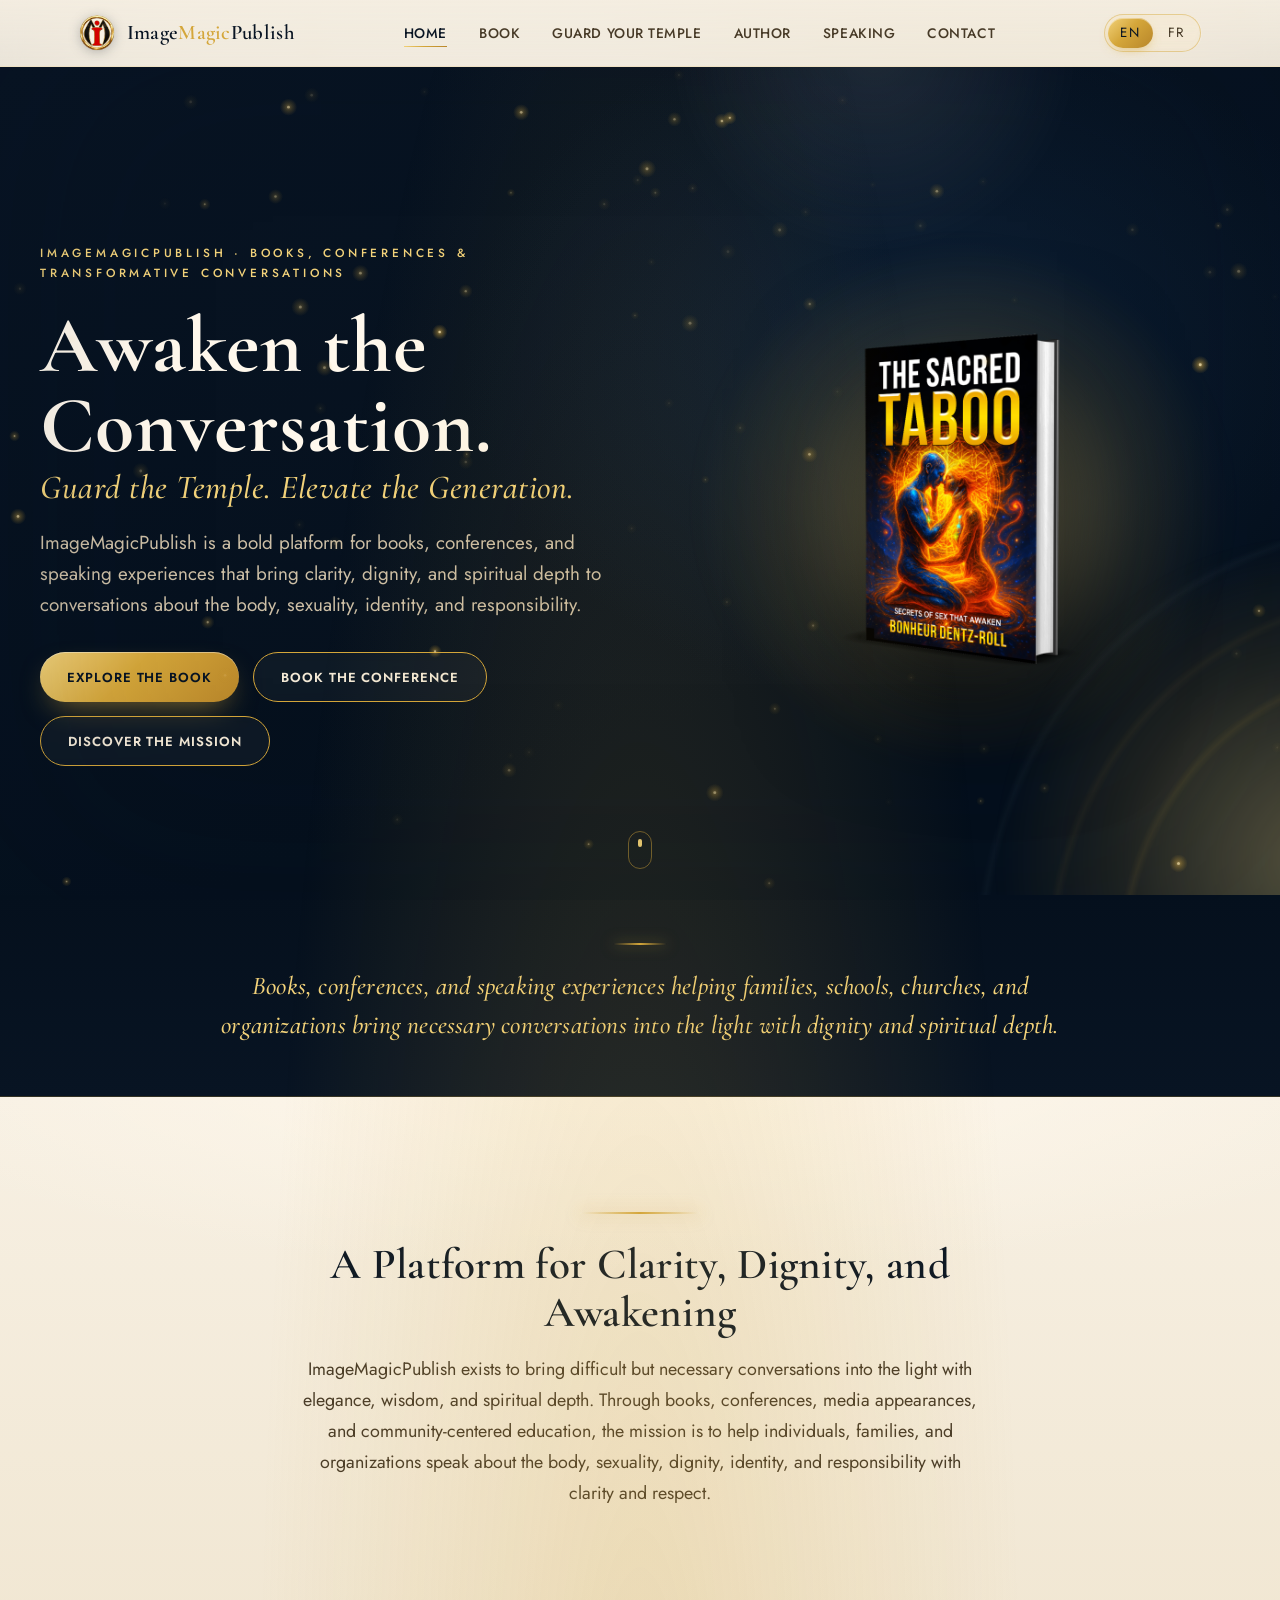
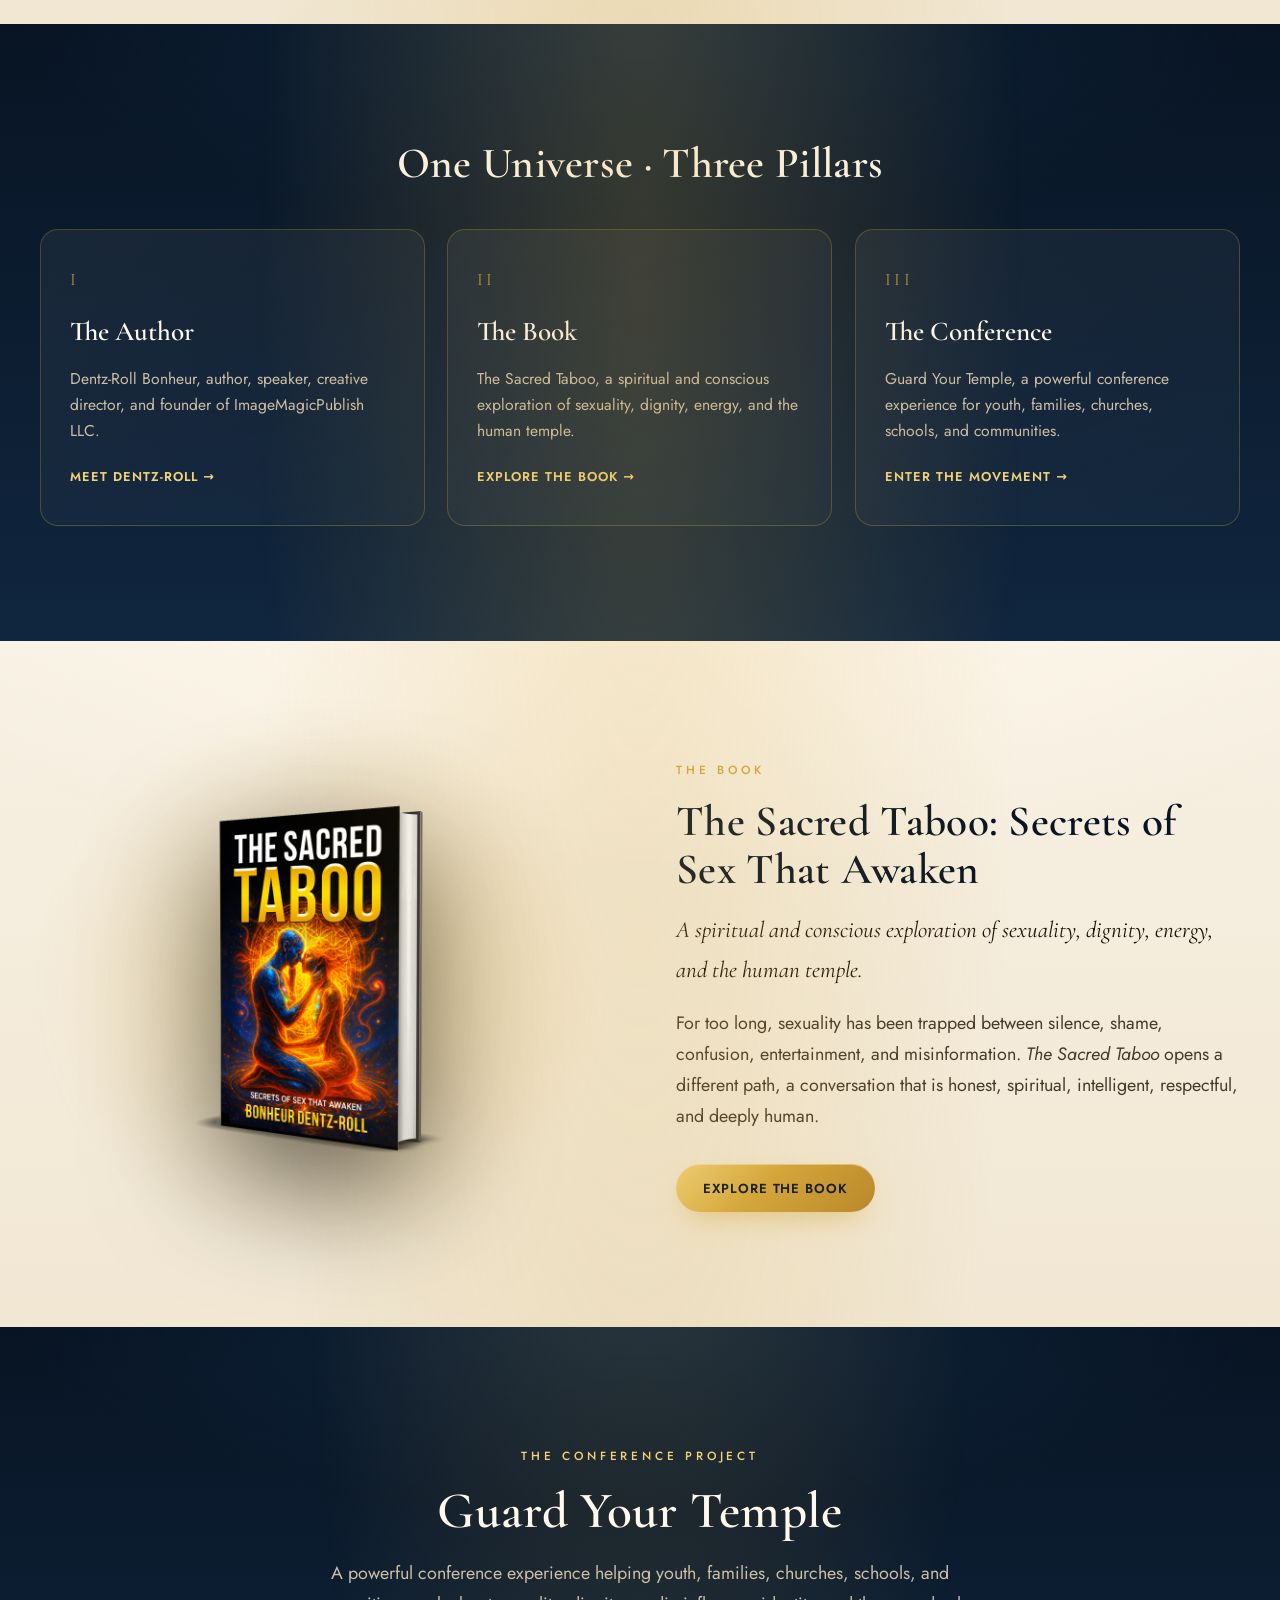
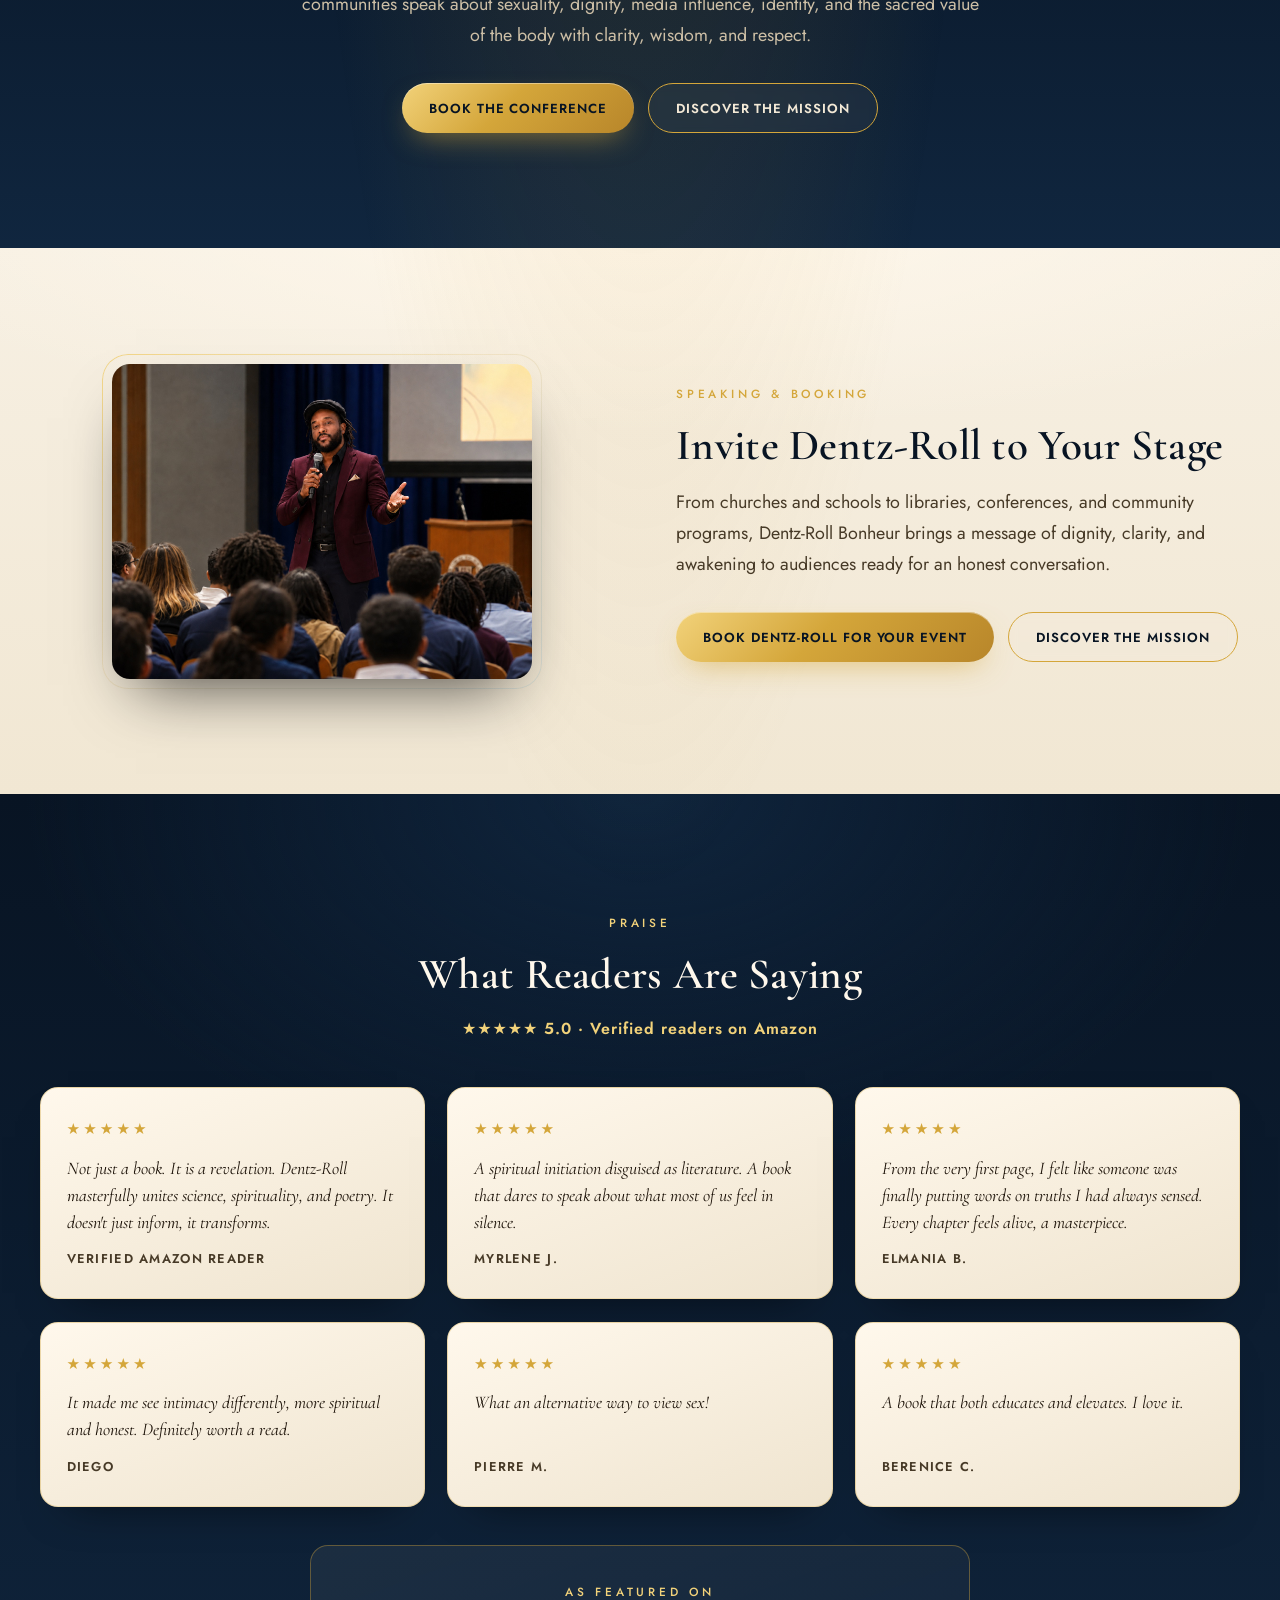
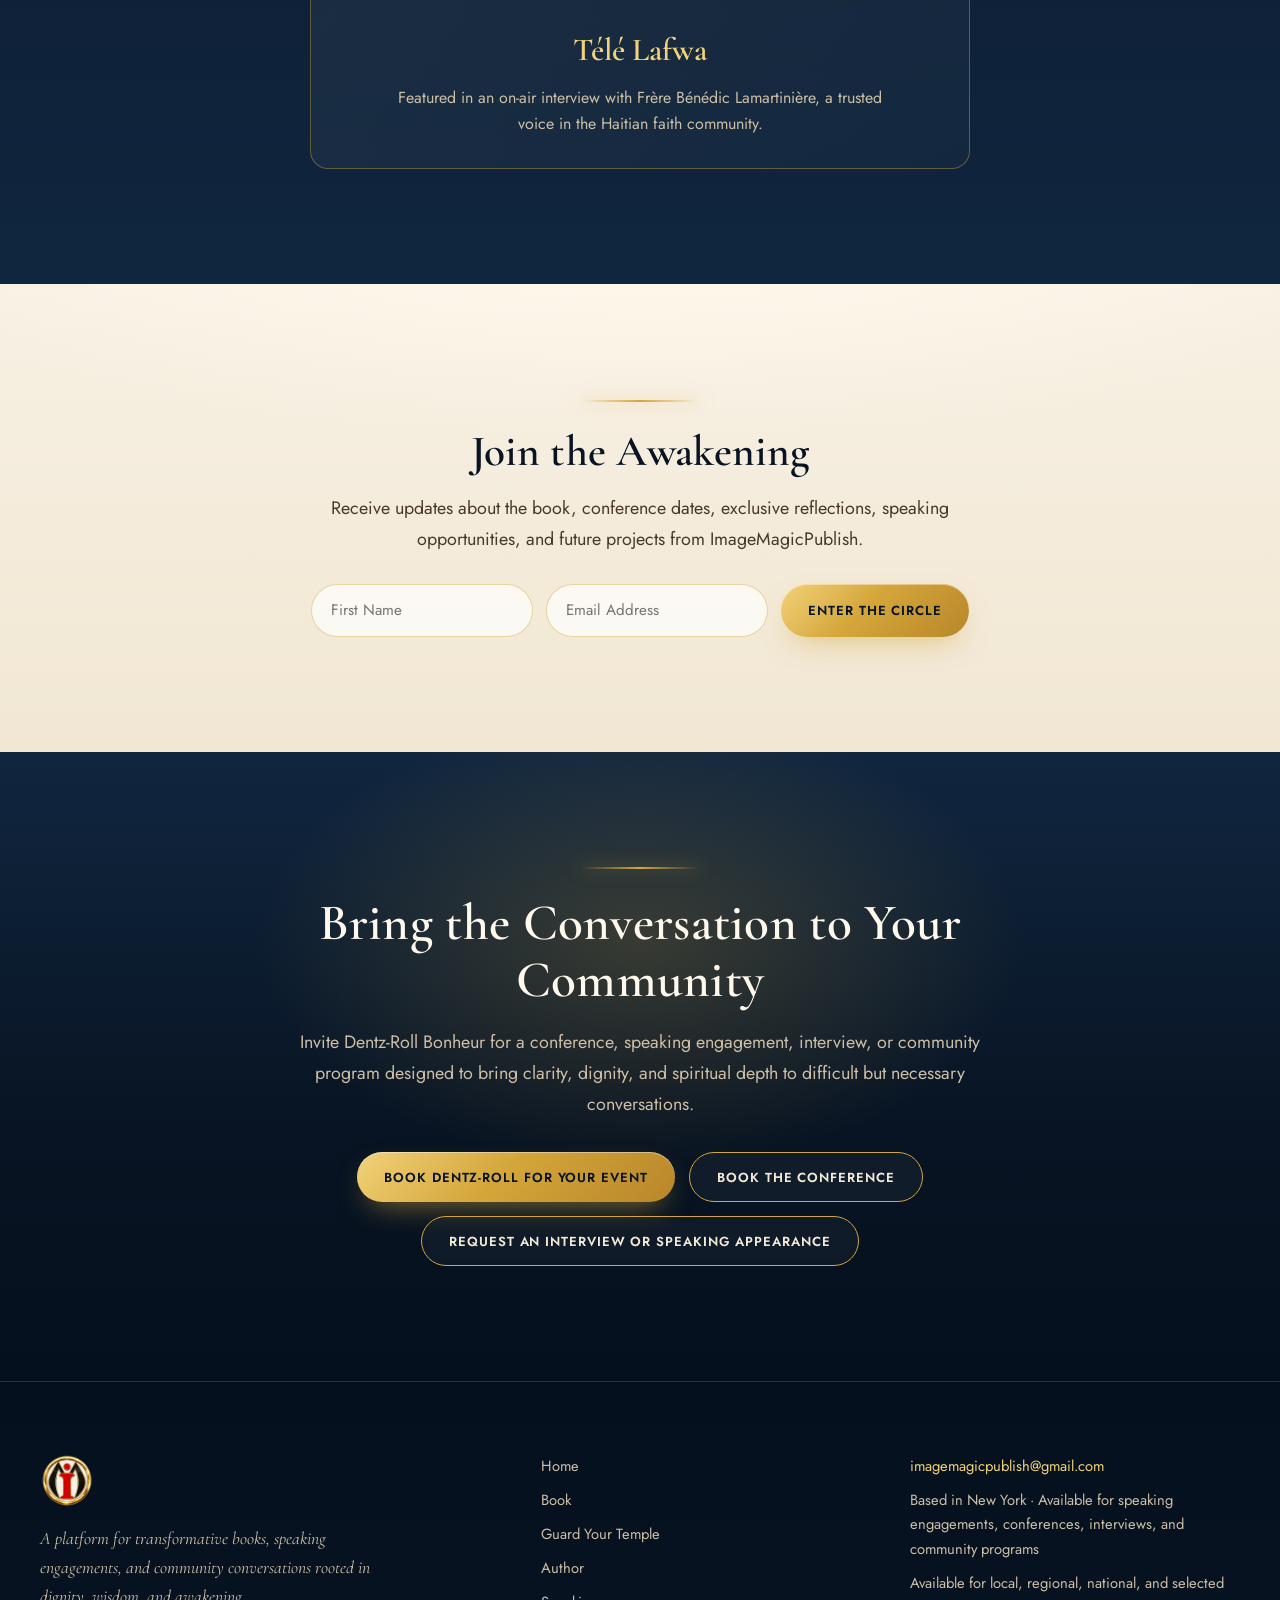
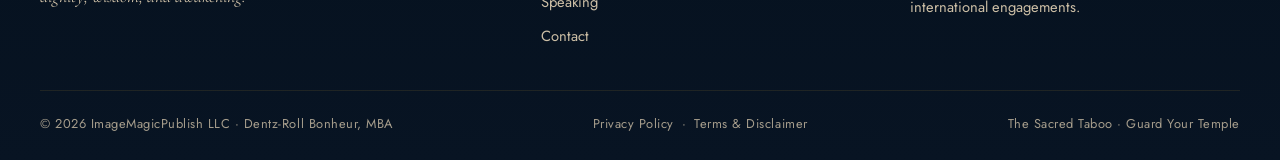
==== commit a6678e32: "Add SECAH institutional endorsement + credential (site + both one-sheets) From the signed SECAH reco" ====
--- a/index.html
+++ b/index.html
@@ -79,7 +79,7 @@
   <link rel="preconnect" href="https://fonts.googleapis.com" />
   <link rel="preconnect" href="https://fonts.gstatic.com" crossorigin />
   <link href="https://fonts.googleapis.com/css2?family=Cormorant+Garamond:ital,wght@0,400;0,500;0,600;0,700;1,400;1,500&family=Jost:wght@300;400;500;600&display=swap" rel="stylesheet" />
-  <link rel="stylesheet" href="styles.css?v=32" />
+  <link rel="stylesheet" href="styles.css?v=33" />
 </head>
 <body data-lang="en">
   <a href="#main" class="skip-link" data-i18n="a11y.skip">Skip to content</a>
@@ -530,6 +530,11 @@
               <p data-i18n="speaking.testi.text"></p>
               <cite data-i18n="speaking.testi.by"></cite>
             </blockquote>
+            <blockquote class="stage-quote">
+              <p data-i18n="speaking.secah.text"></p>
+              <cite data-i18n="speaking.secah.by"></cite>
+            </blockquote>
+            <p class="stage-credential" data-i18n="speaking.credential"></p>
           </div>
         </div>
       </div>
@@ -778,7 +783,7 @@
     </div>
   </template>
 
-  <script src="i18n.js?v=32"></script>
-  <script src="app.js?v=32"></script>
+  <script src="i18n.js?v=33"></script>
+  <script src="app.js?v=33"></script>
 </body>
 </html>
--- a/styles.css
+++ b/styles.css
@@ -187,6 +187,7 @@
 .stage-quote{margin-top:1.6rem;padding-left:1.1rem;border-left:2px solid var(--gold)}
 .stage-quote p{font-family:var(--serif);font-style:italic;font-size:1.22rem;line-height:1.42;color:var(--cream-on-navy)}
 .stage-quote cite{display:block;margin-top:.7rem;font-family:var(--sans);font-style:normal;font-size:.72rem;letter-spacing:1.6px;text-transform:uppercase;color:var(--gold-hi)}
+.stage-credential{margin-top:1.4rem;font-size:.92rem;line-height:1.55;color:var(--cream-soft)}
 .center-row{justify-content:center}
 
 /* ================================================================ LAYOUT */
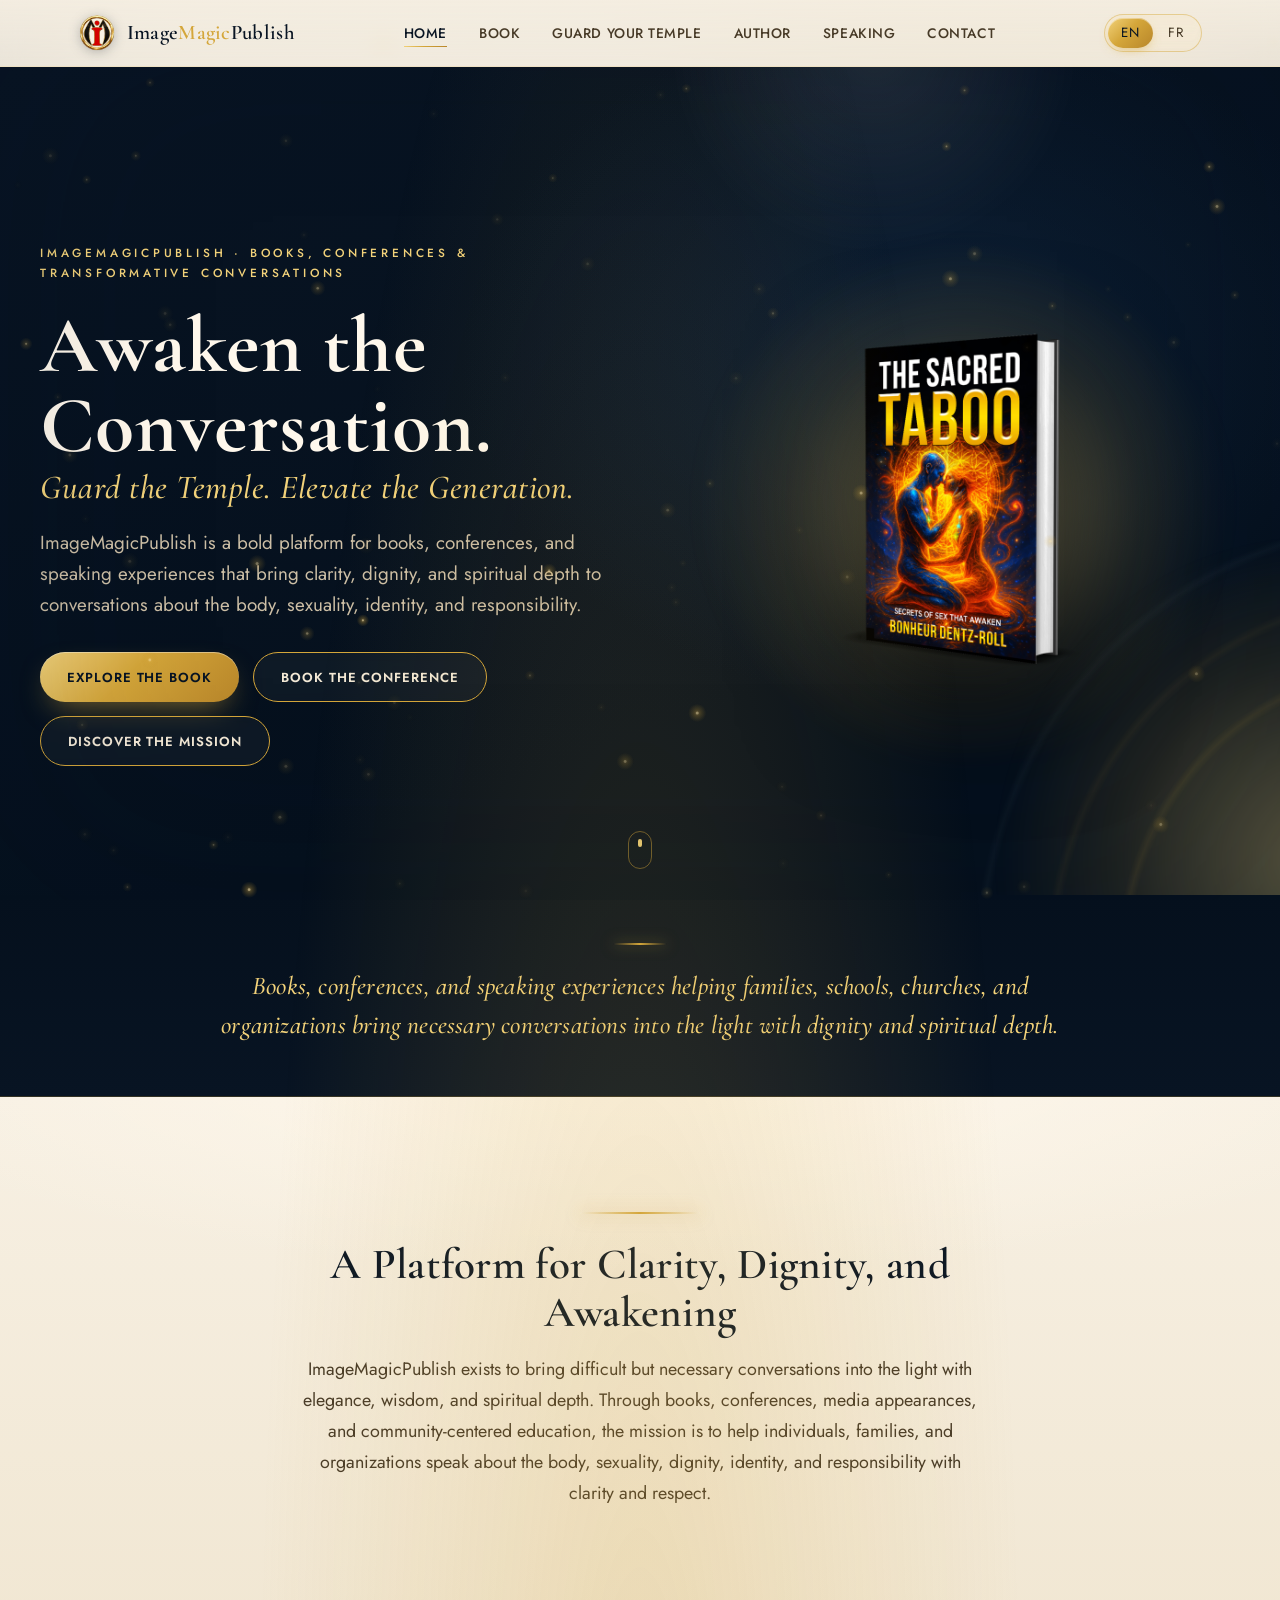
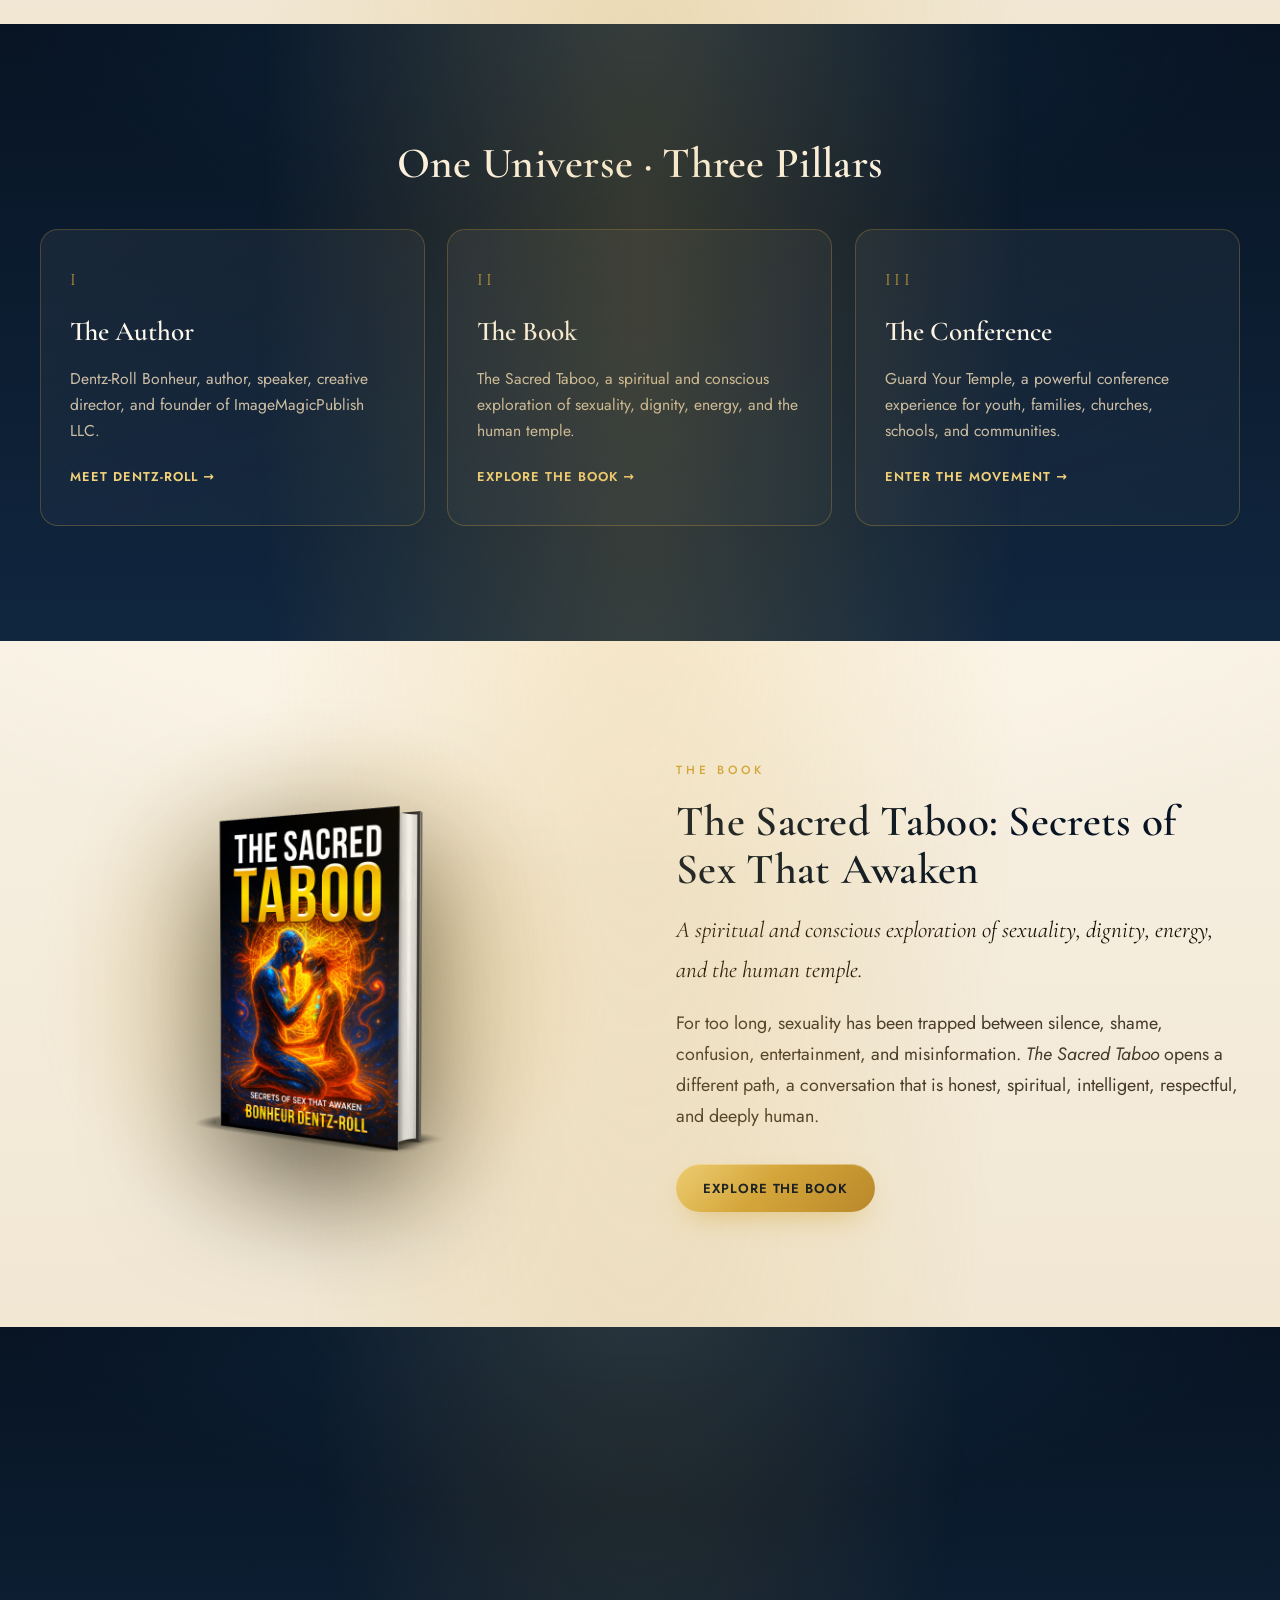
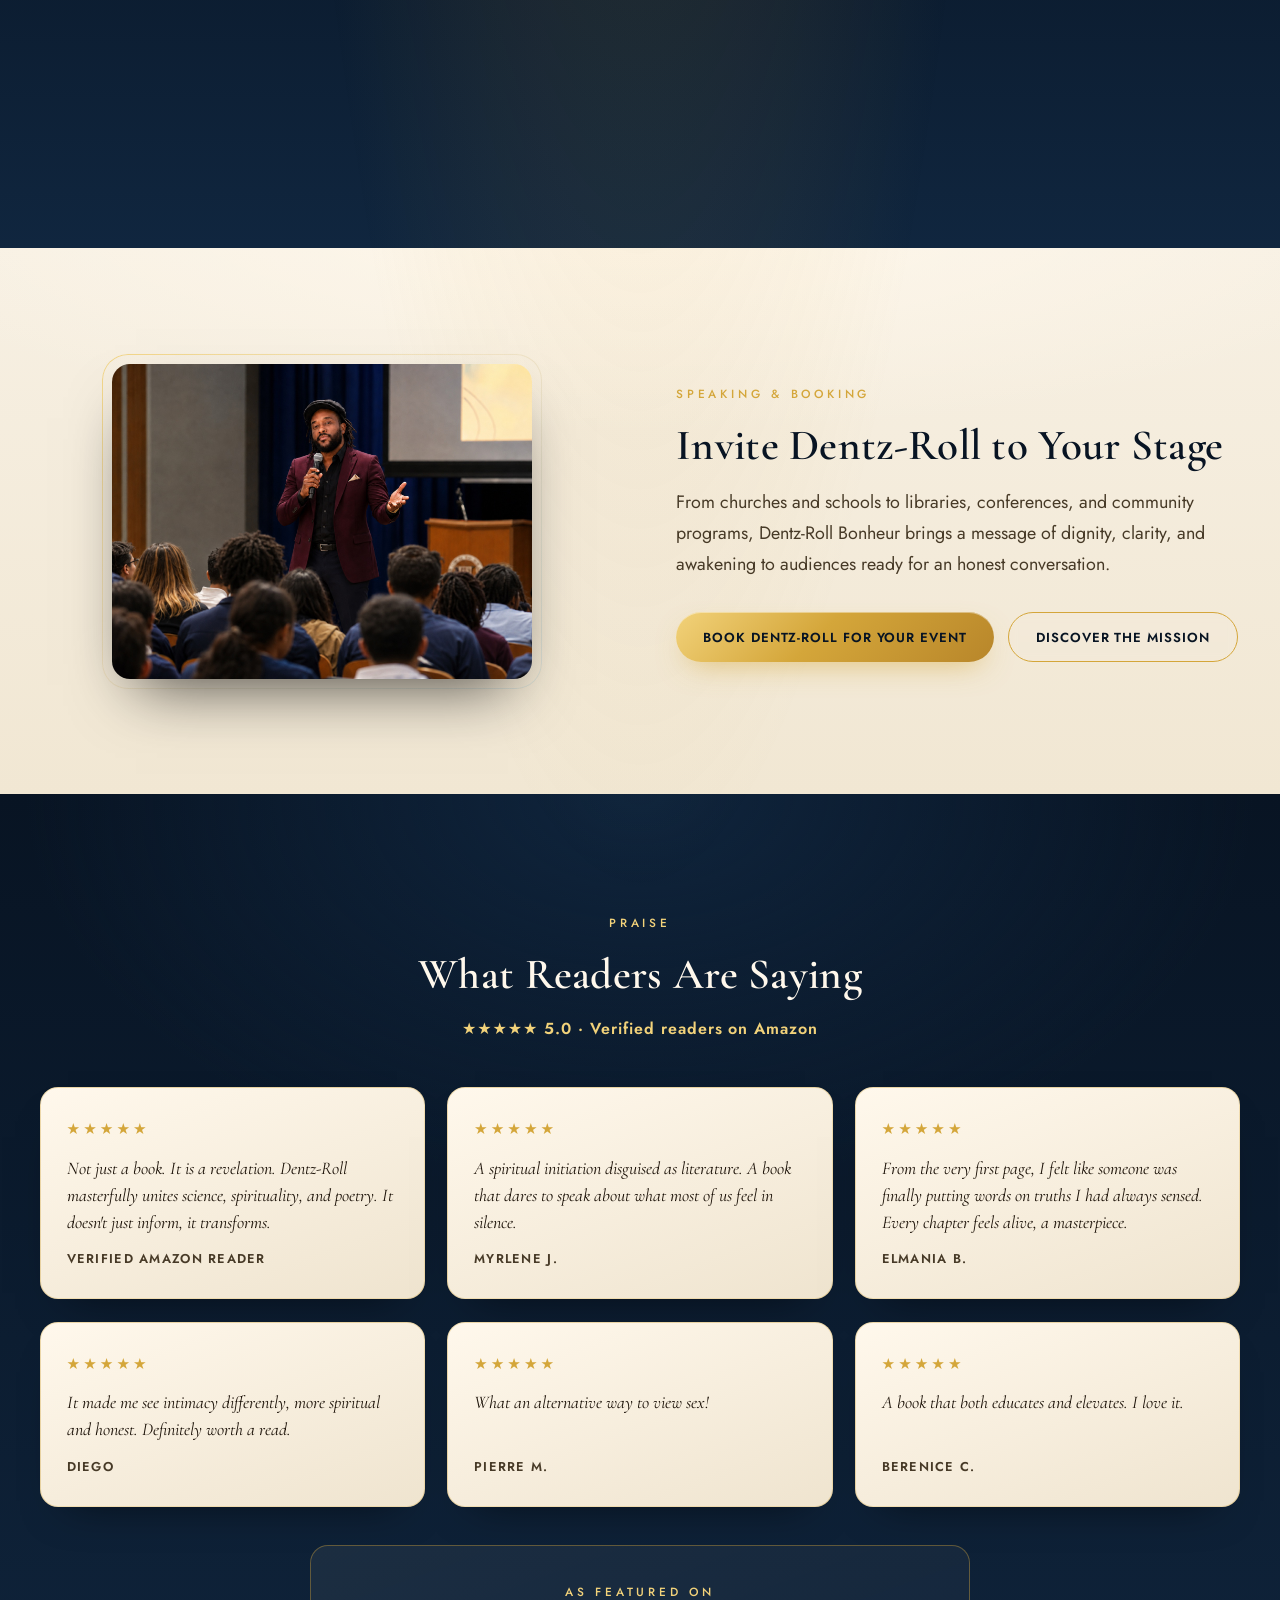
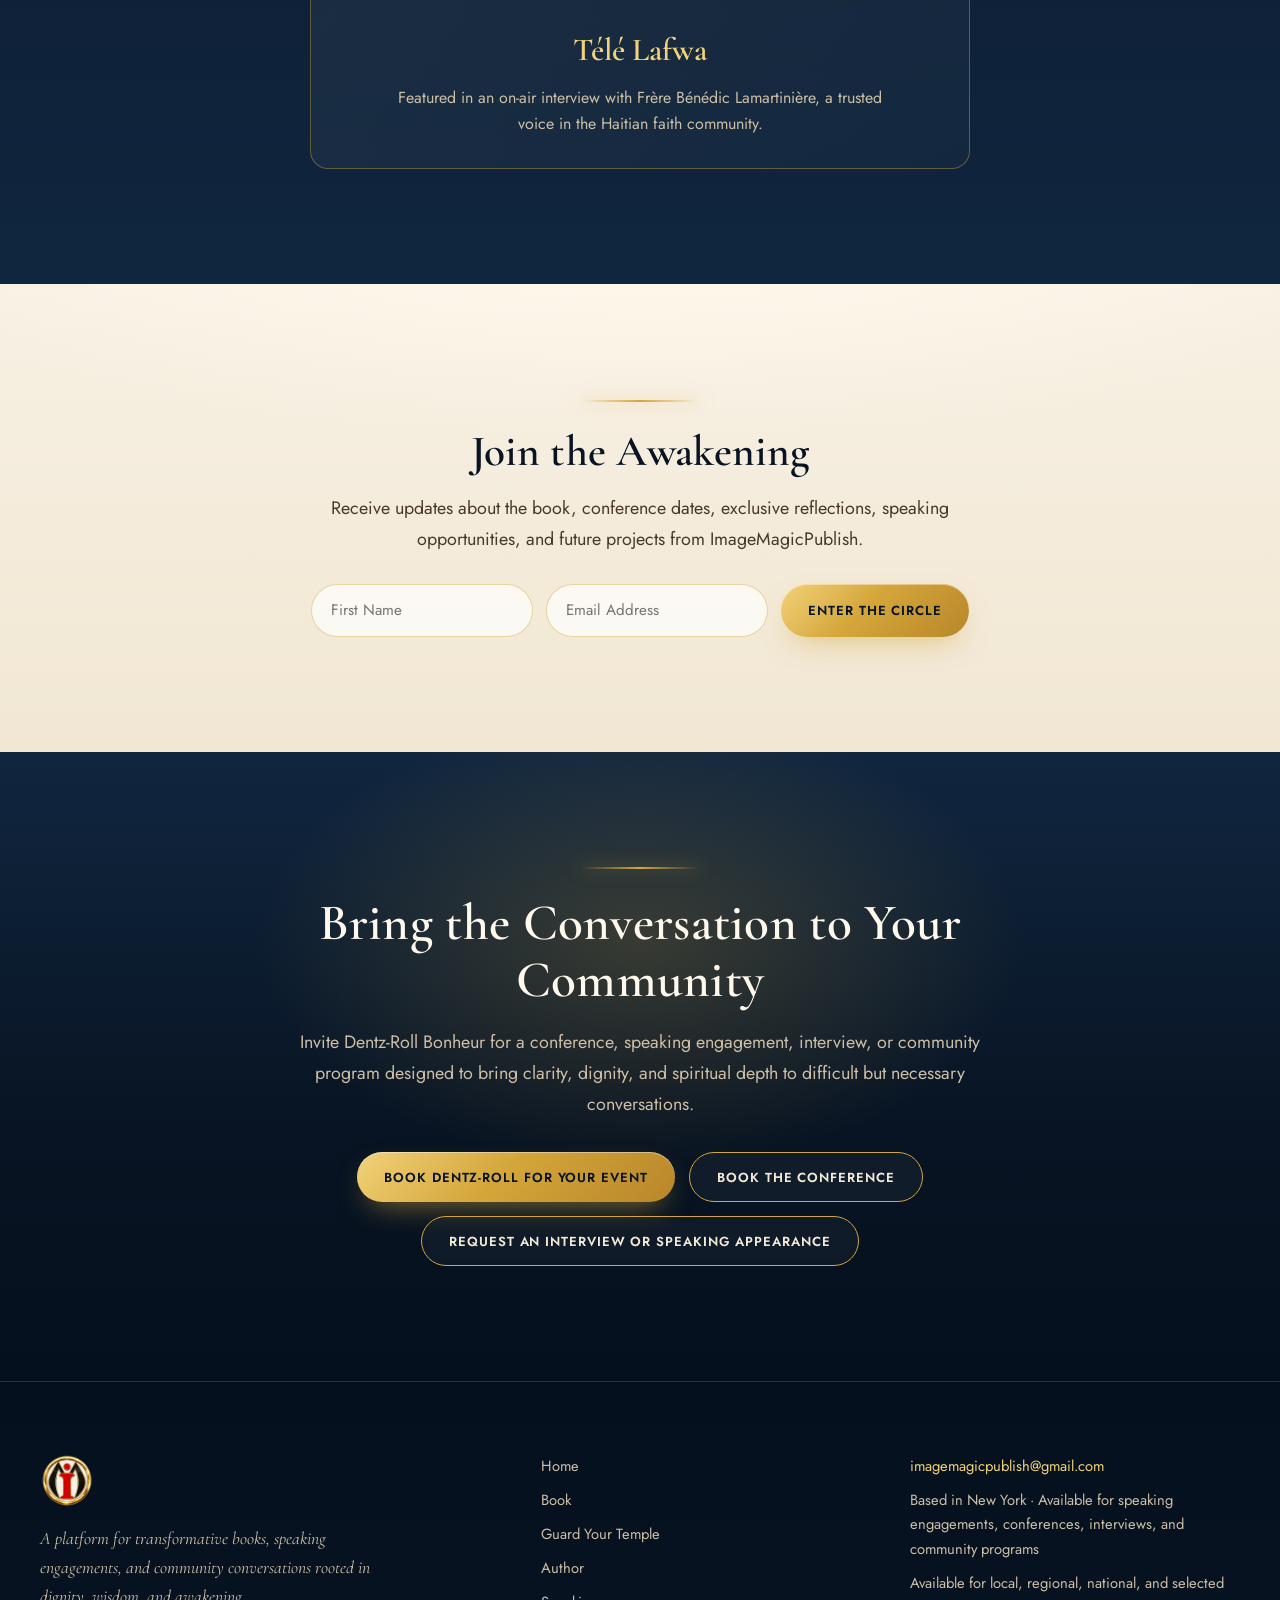
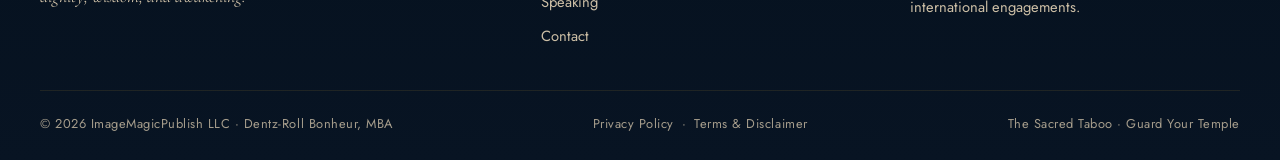
==== commit 5327097e: "Cache-bust one-sheet PDFs (?v=2) so the updated SECAH version downloads The PDFs live under /assets/" ====
--- a/index.html
+++ b/index.html
@@ -79,7 +79,7 @@
   <link rel="preconnect" href="https://fonts.googleapis.com" />
   <link rel="preconnect" href="https://fonts.gstatic.com" crossorigin />
   <link href="https://fonts.googleapis.com/css2?family=Cormorant+Garamond:ital,wght@0,400;0,500;0,600;0,700;1,400;1,500&family=Jost:wght@300;400;500;600&display=swap" rel="stylesheet" />
-  <link rel="stylesheet" href="styles.css?v=33" />
+  <link rel="stylesheet" href="styles.css?v=34" />
 </head>
 <body data-lang="en">
   <a href="#main" class="skip-link" data-i18n="a11y.skip">Skip to content</a>
@@ -588,7 +588,7 @@
             <button class="btn btn--gold" data-route="contact" data-i18n="cta.requestInterview">Request an Interview or Speaking Appearance</button>
             <button class="btn btn--ghost" data-calendly hidden data-i18n="cta.bookCall">Book a Call</button>
           </div>
-          <p class="onesheet-link"><a class="btn btn--text js-onesheet" href="assets/speaker-onesheet.pdf" target="_blank" rel="noopener" download data-i18n="cta.onesheet">Download the Speaker One-Sheet (PDF)</a></p>
+          <p class="onesheet-link"><a class="btn btn--text js-onesheet" href="assets/speaker-onesheet.pdf?v=2" target="_blank" rel="noopener" download data-i18n="cta.onesheet">Download the Speaker One-Sheet (PDF)</a></p>
         </div>
       </div>
 
@@ -783,7 +783,7 @@
     </div>
   </template>
 
-  <script src="i18n.js?v=33"></script>
-  <script src="app.js?v=33"></script>
+  <script src="i18n.js?v=34"></script>
+  <script src="app.js?v=34"></script>
 </body>
 </html>
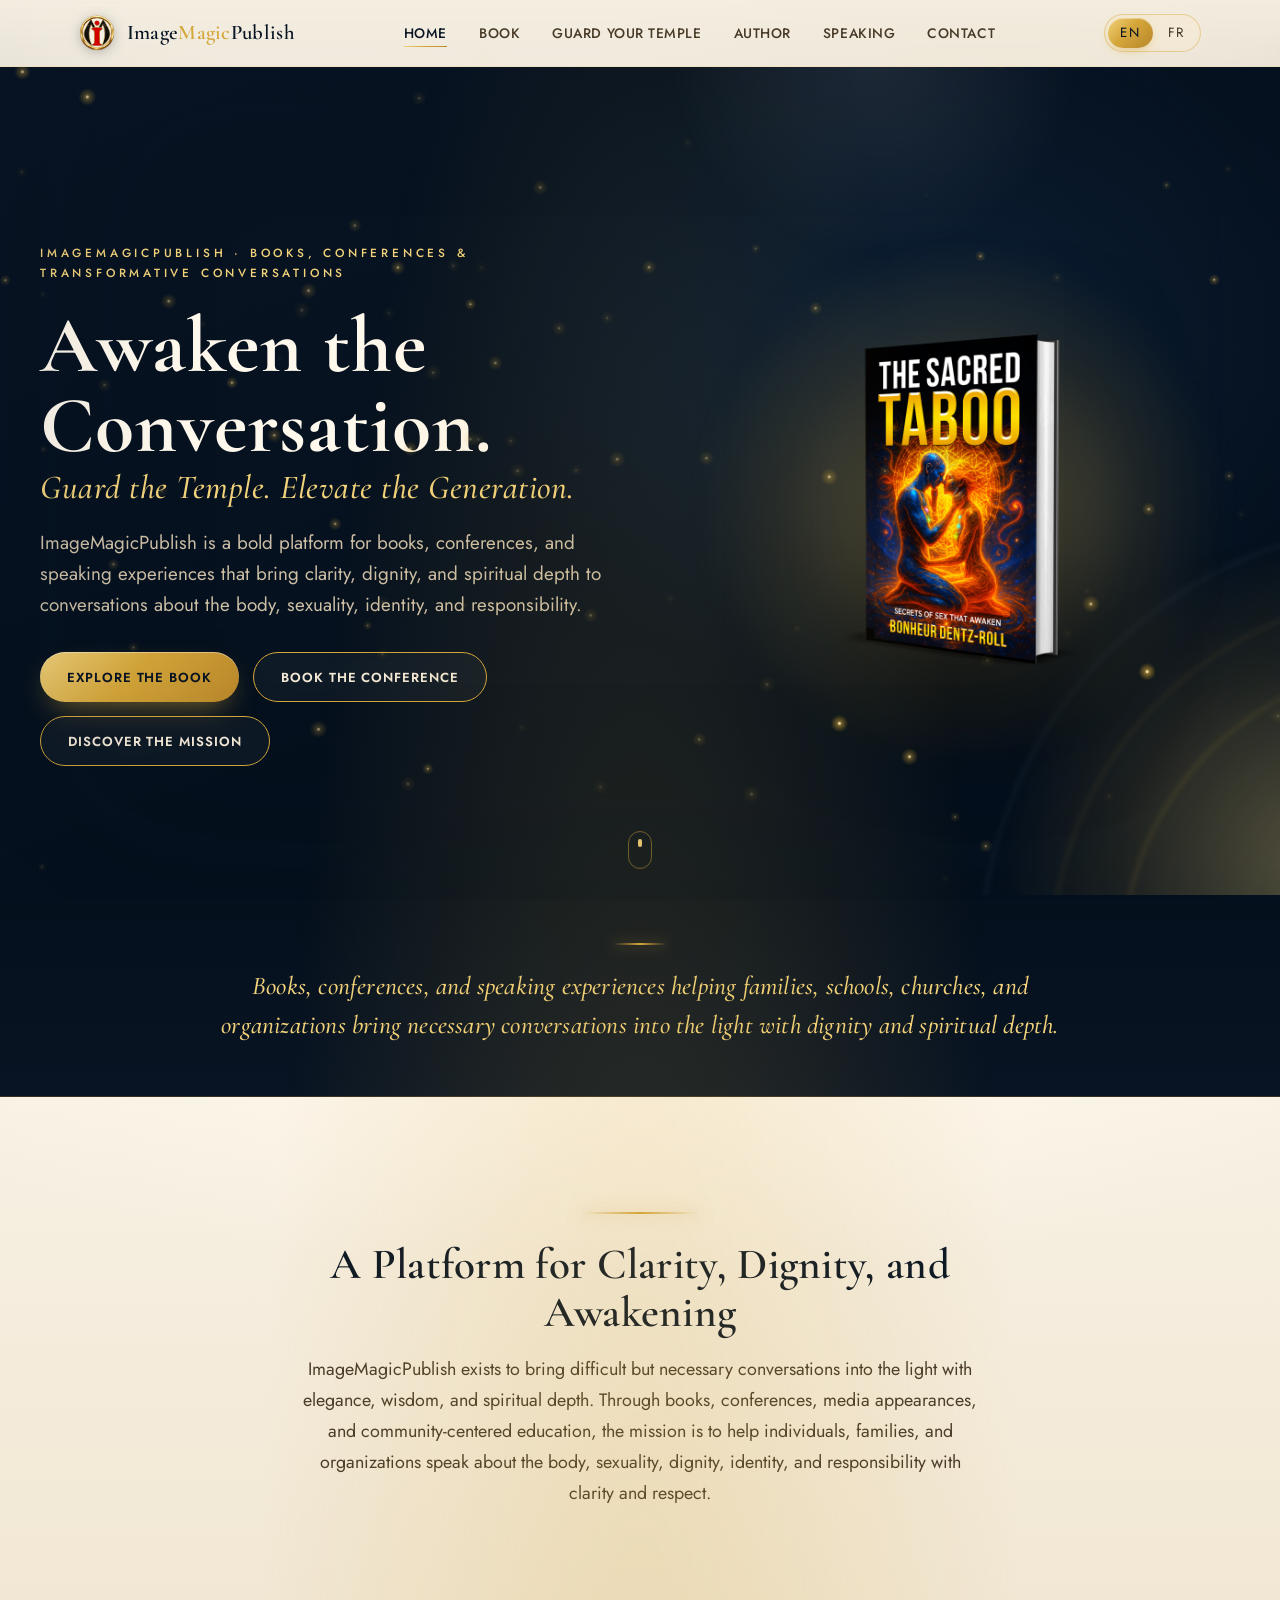
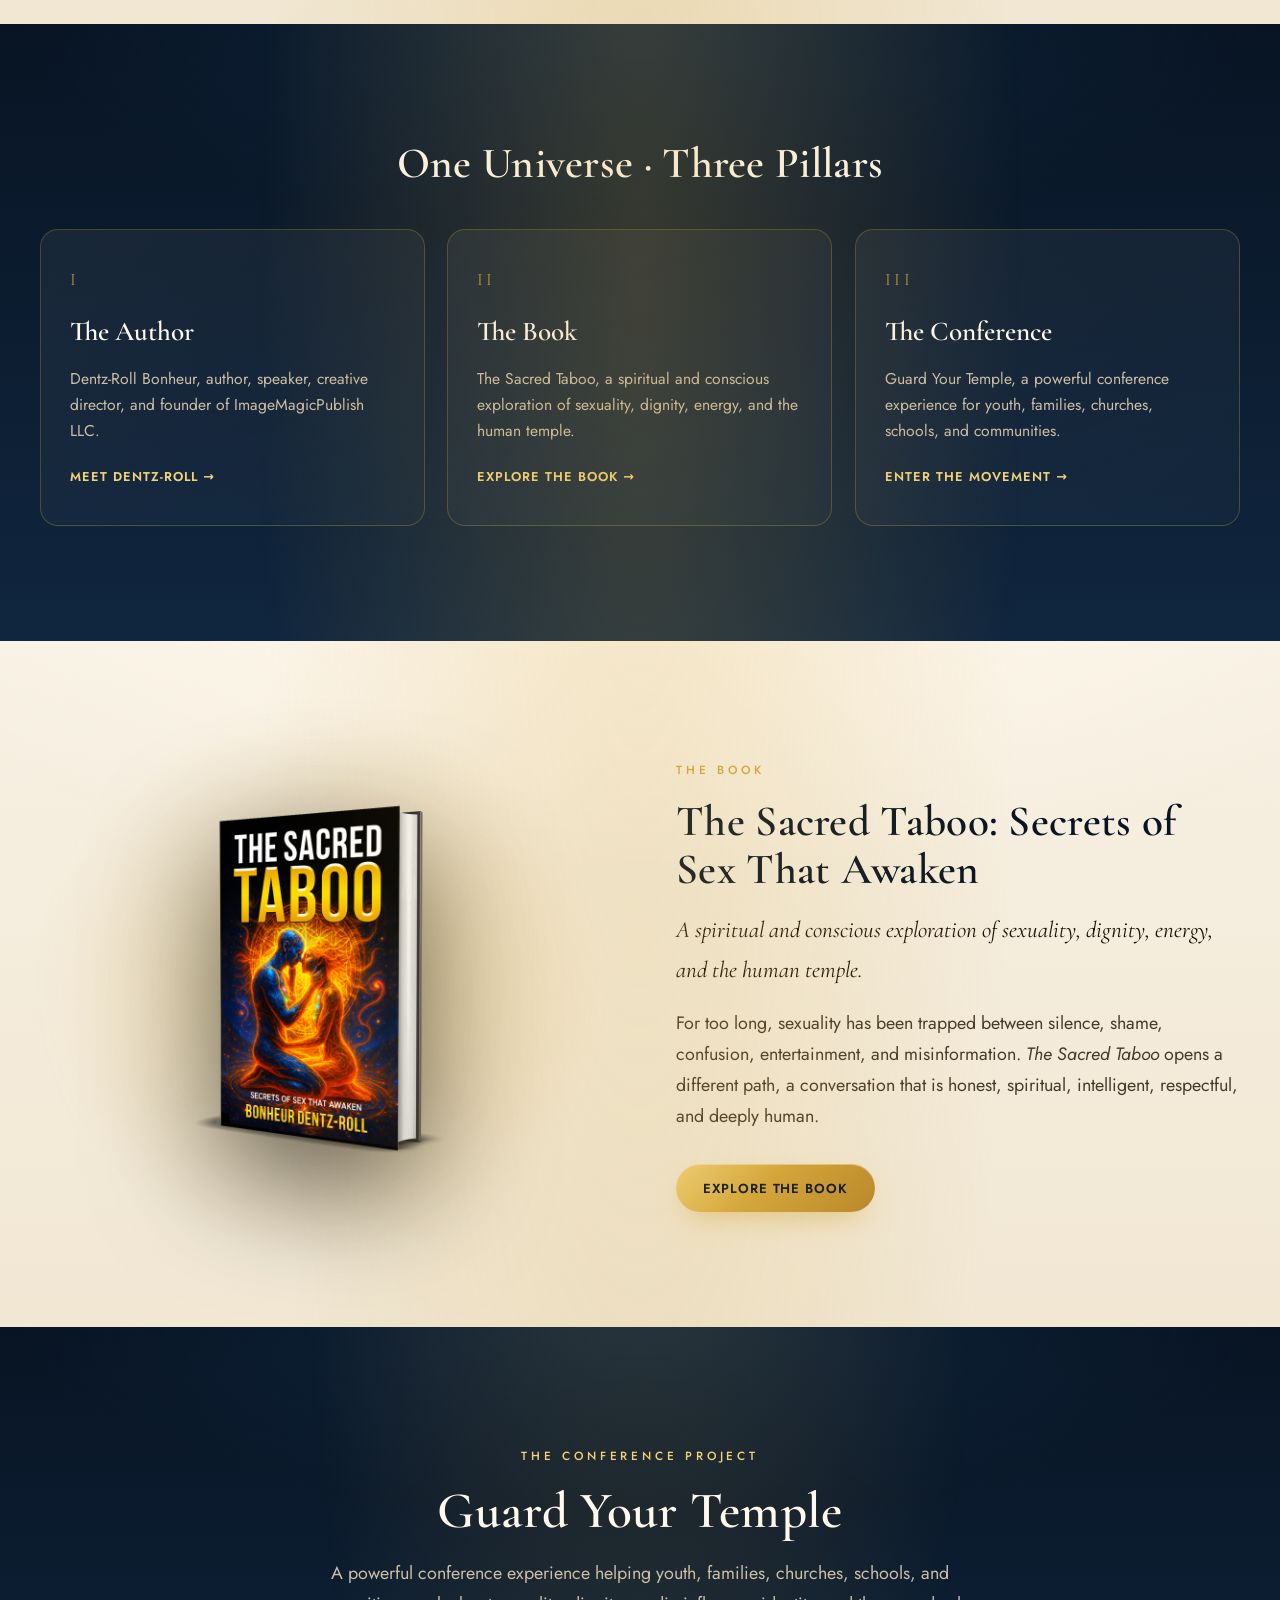
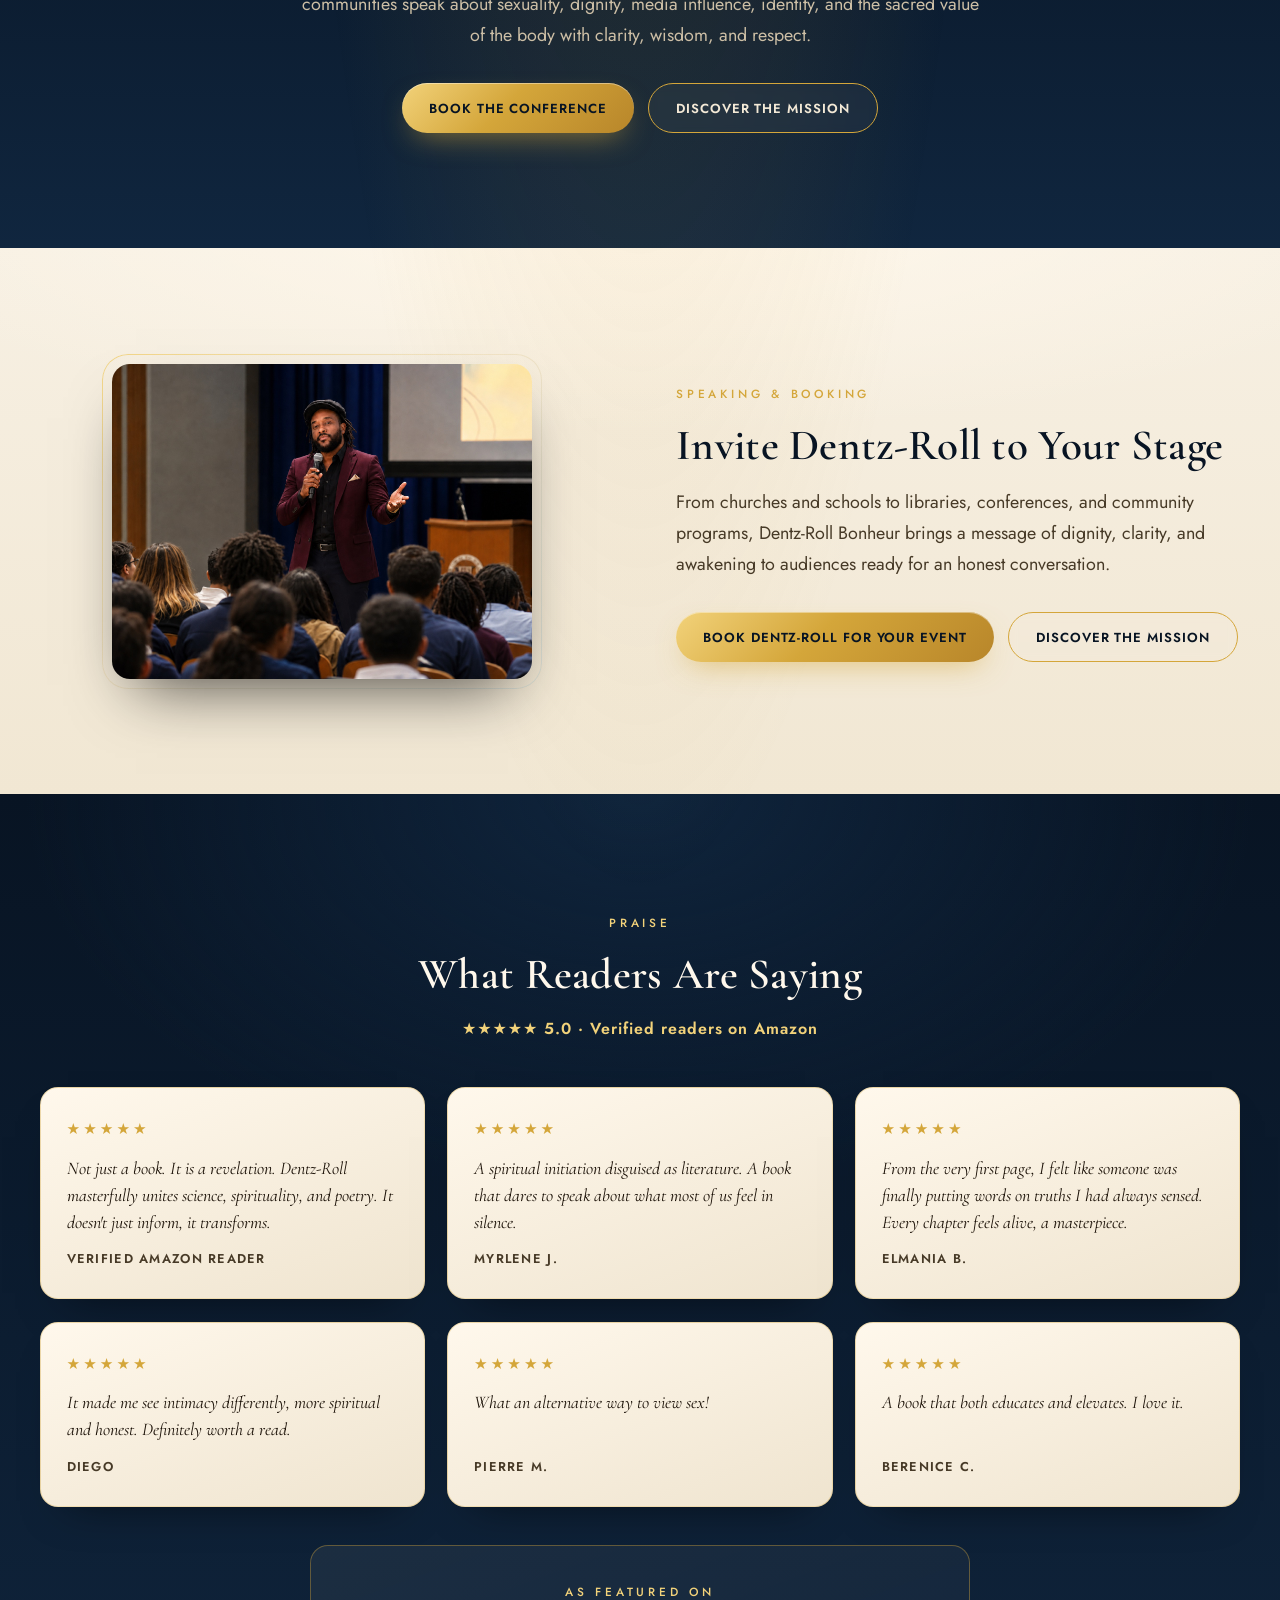
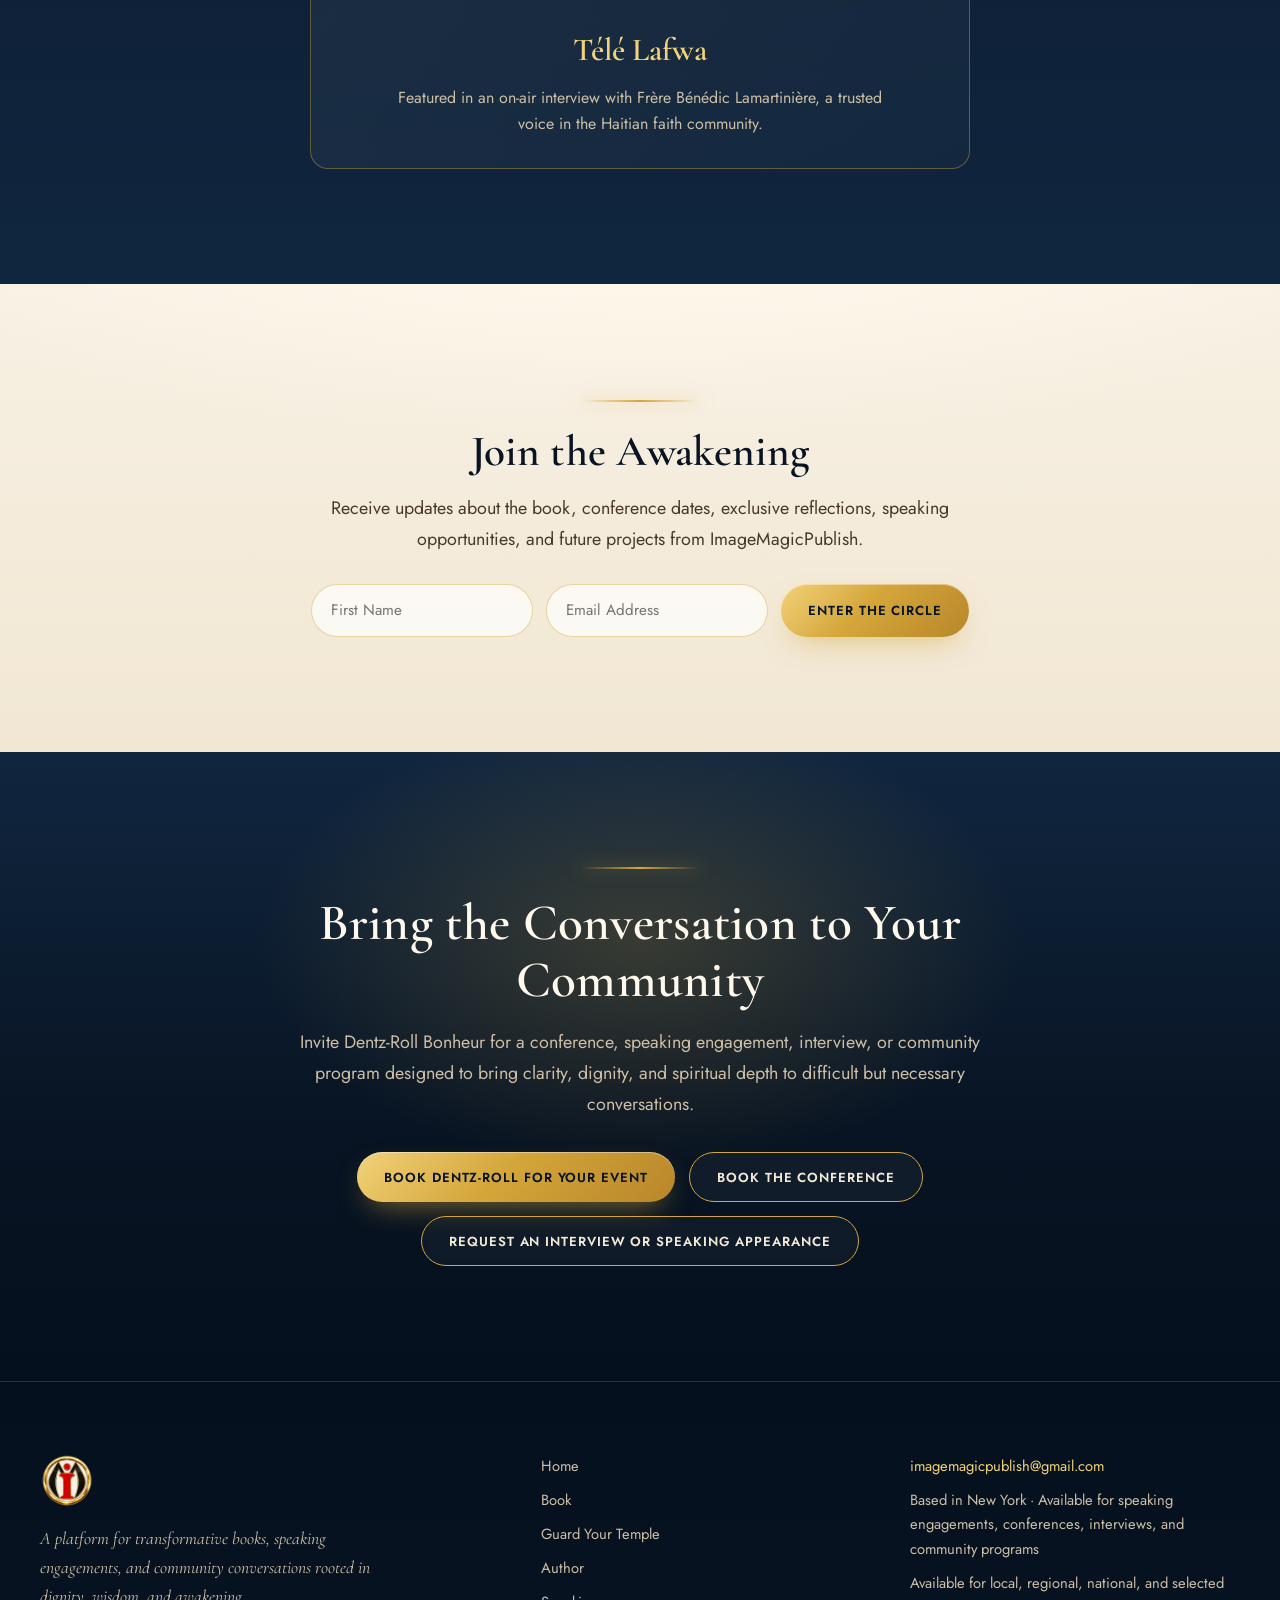
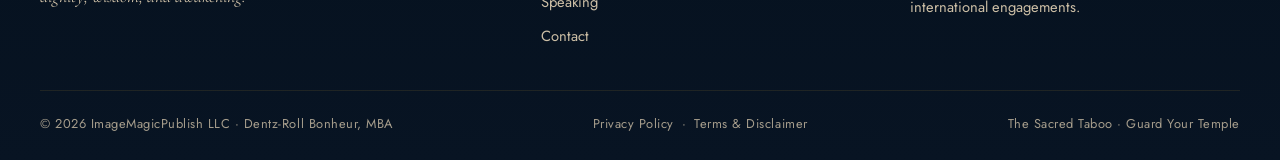
==== commit cd89c5ad: "Correct SECAH title: Director → President (site + one-sheets + PDFs) Mesidor Jean-Frantz is Presiden" ====
--- a/index.html
+++ b/index.html
@@ -79,7 +79,7 @@
   <link rel="preconnect" href="https://fonts.googleapis.com" />
   <link rel="preconnect" href="https://fonts.gstatic.com" crossorigin />
   <link href="https://fonts.googleapis.com/css2?family=Cormorant+Garamond:ital,wght@0,400;0,500;0,600;0,700;1,400;1,500&family=Jost:wght@300;400;500;600&display=swap" rel="stylesheet" />
-  <link rel="stylesheet" href="styles.css?v=34" />
+  <link rel="stylesheet" href="styles.css?v=35" />
 </head>
 <body data-lang="en">
   <a href="#main" class="skip-link" data-i18n="a11y.skip">Skip to content</a>
@@ -588,7 +588,7 @@
             <button class="btn btn--gold" data-route="contact" data-i18n="cta.requestInterview">Request an Interview or Speaking Appearance</button>
             <button class="btn btn--ghost" data-calendly hidden data-i18n="cta.bookCall">Book a Call</button>
           </div>
-          <p class="onesheet-link"><a class="btn btn--text js-onesheet" href="assets/speaker-onesheet.pdf?v=2" target="_blank" rel="noopener" download data-i18n="cta.onesheet">Download the Speaker One-Sheet (PDF)</a></p>
+          <p class="onesheet-link"><a class="btn btn--text js-onesheet" href="assets/speaker-onesheet.pdf?v=3" target="_blank" rel="noopener" download data-i18n="cta.onesheet">Download the Speaker One-Sheet (PDF)</a></p>
         </div>
       </div>
 
@@ -783,7 +783,7 @@
     </div>
   </template>
 
-  <script src="i18n.js?v=34"></script>
-  <script src="app.js?v=34"></script>
+  <script src="i18n.js?v=35"></script>
+  <script src="app.js?v=35"></script>
 </body>
 </html>
